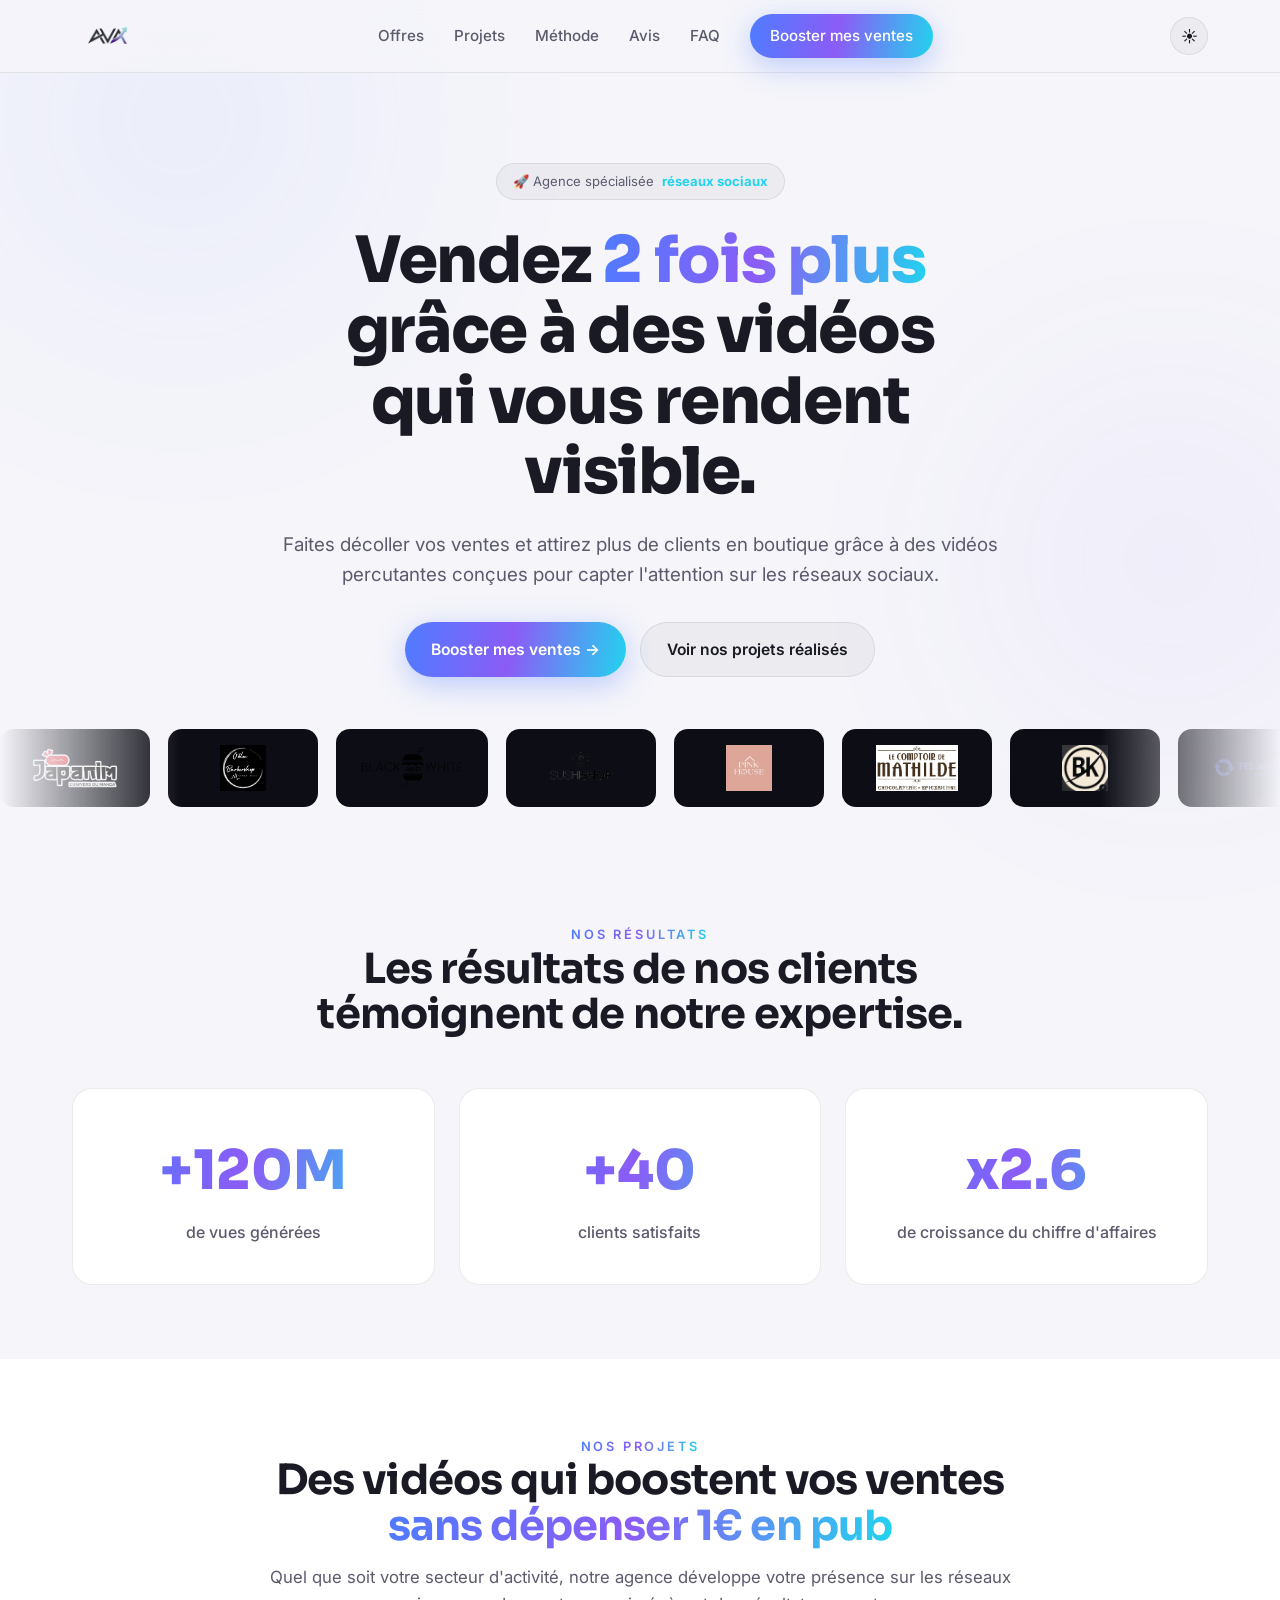
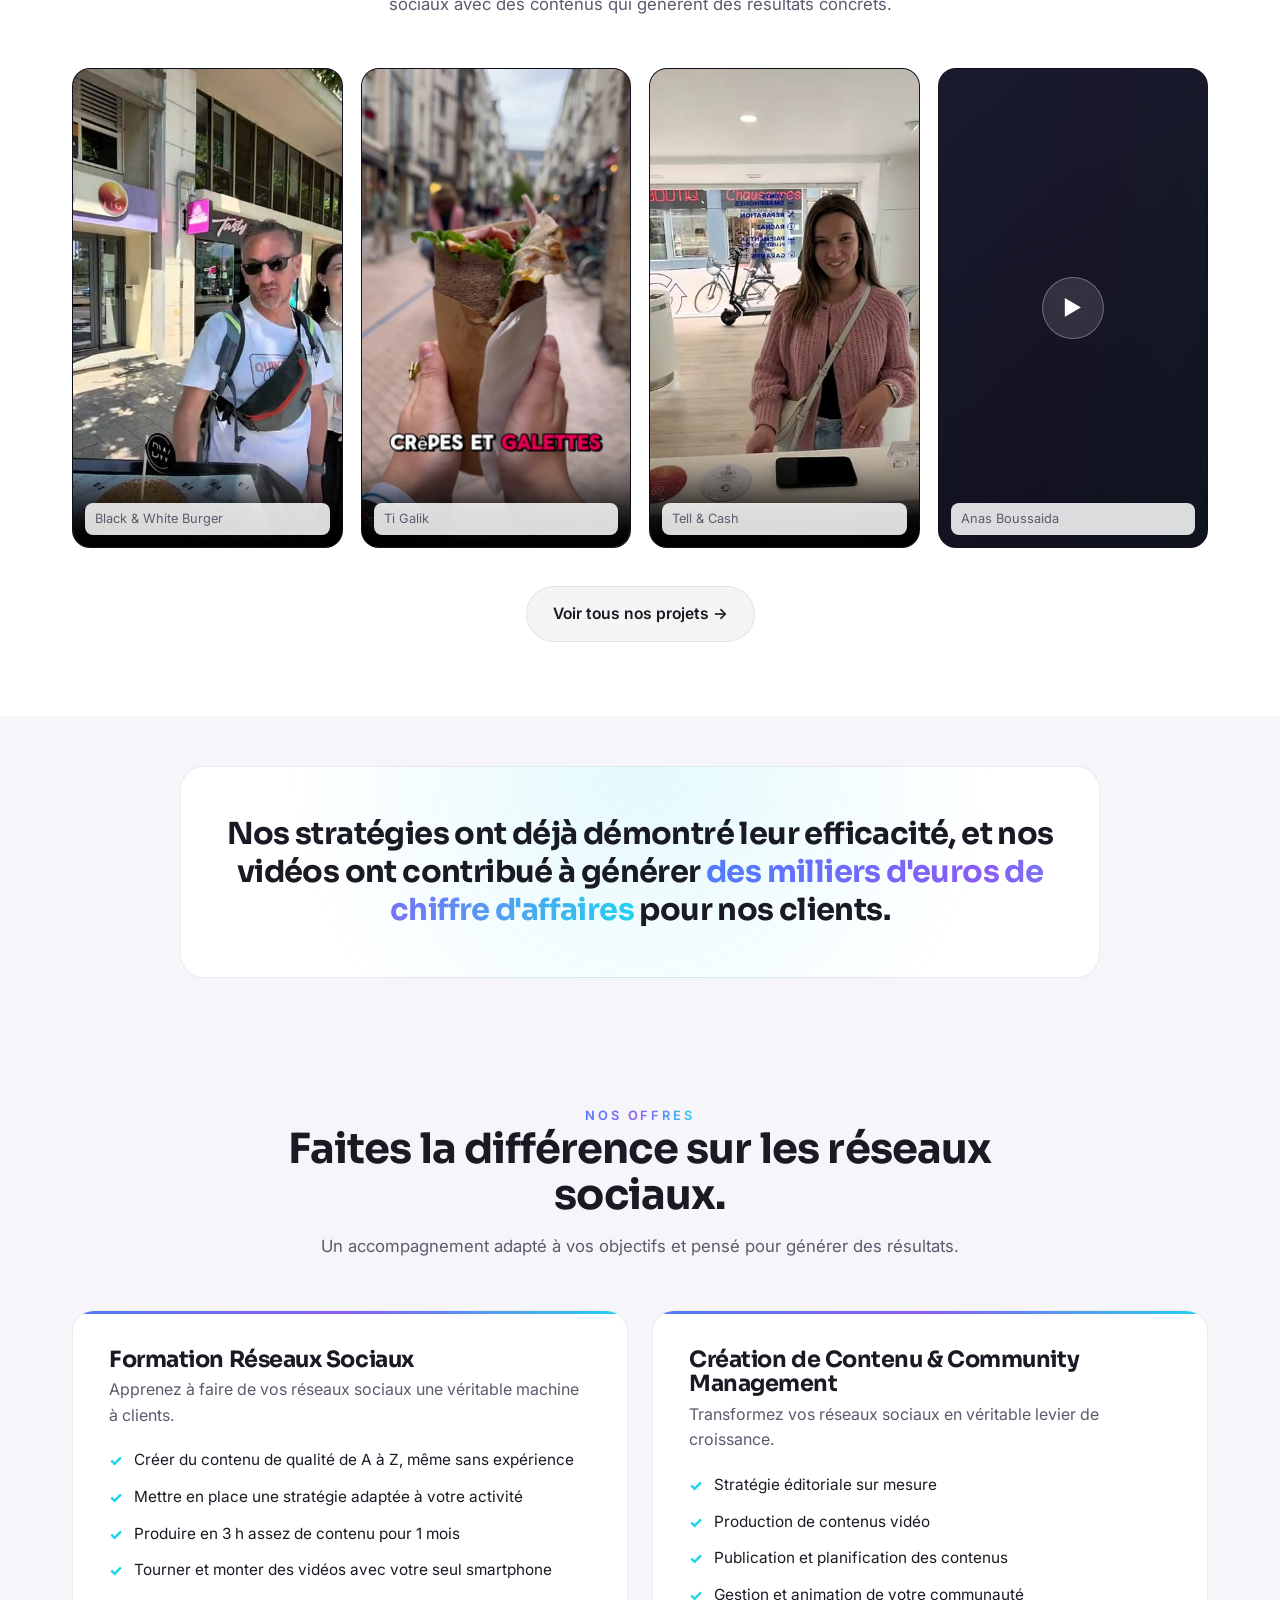
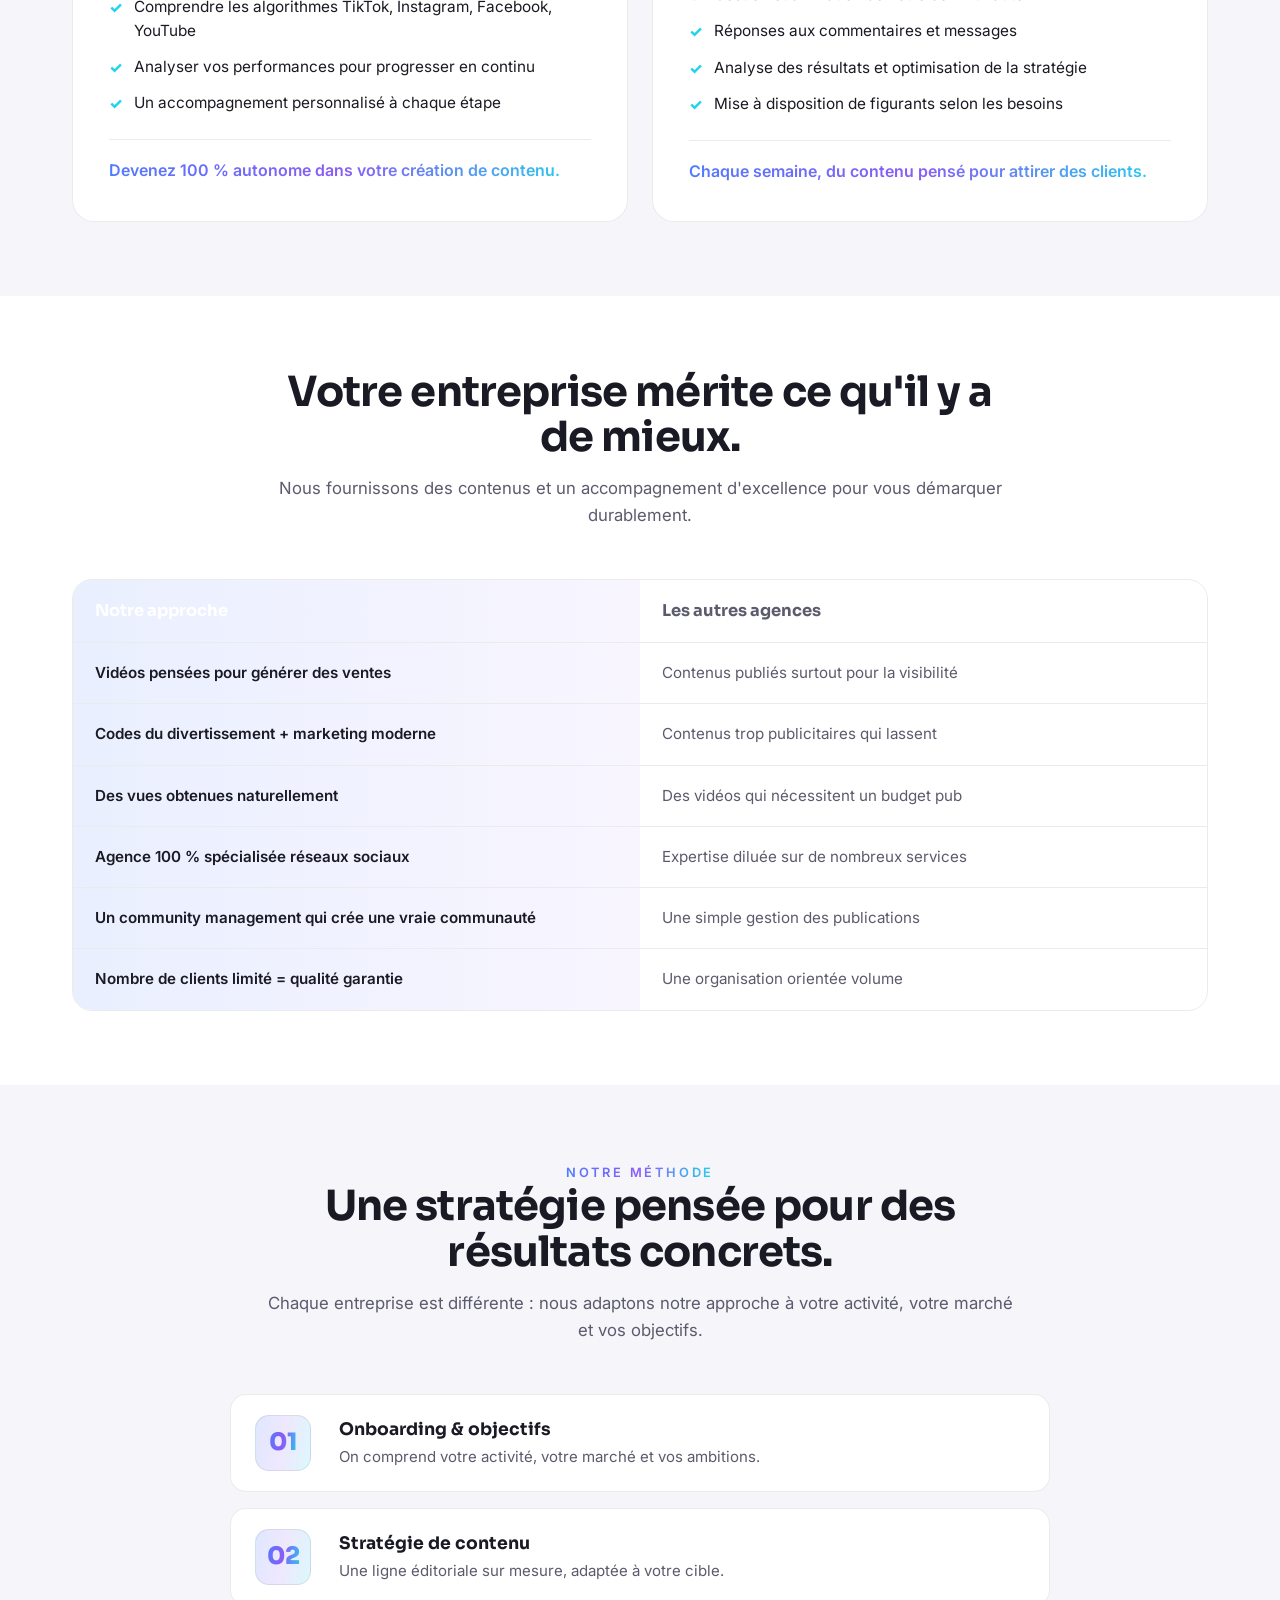
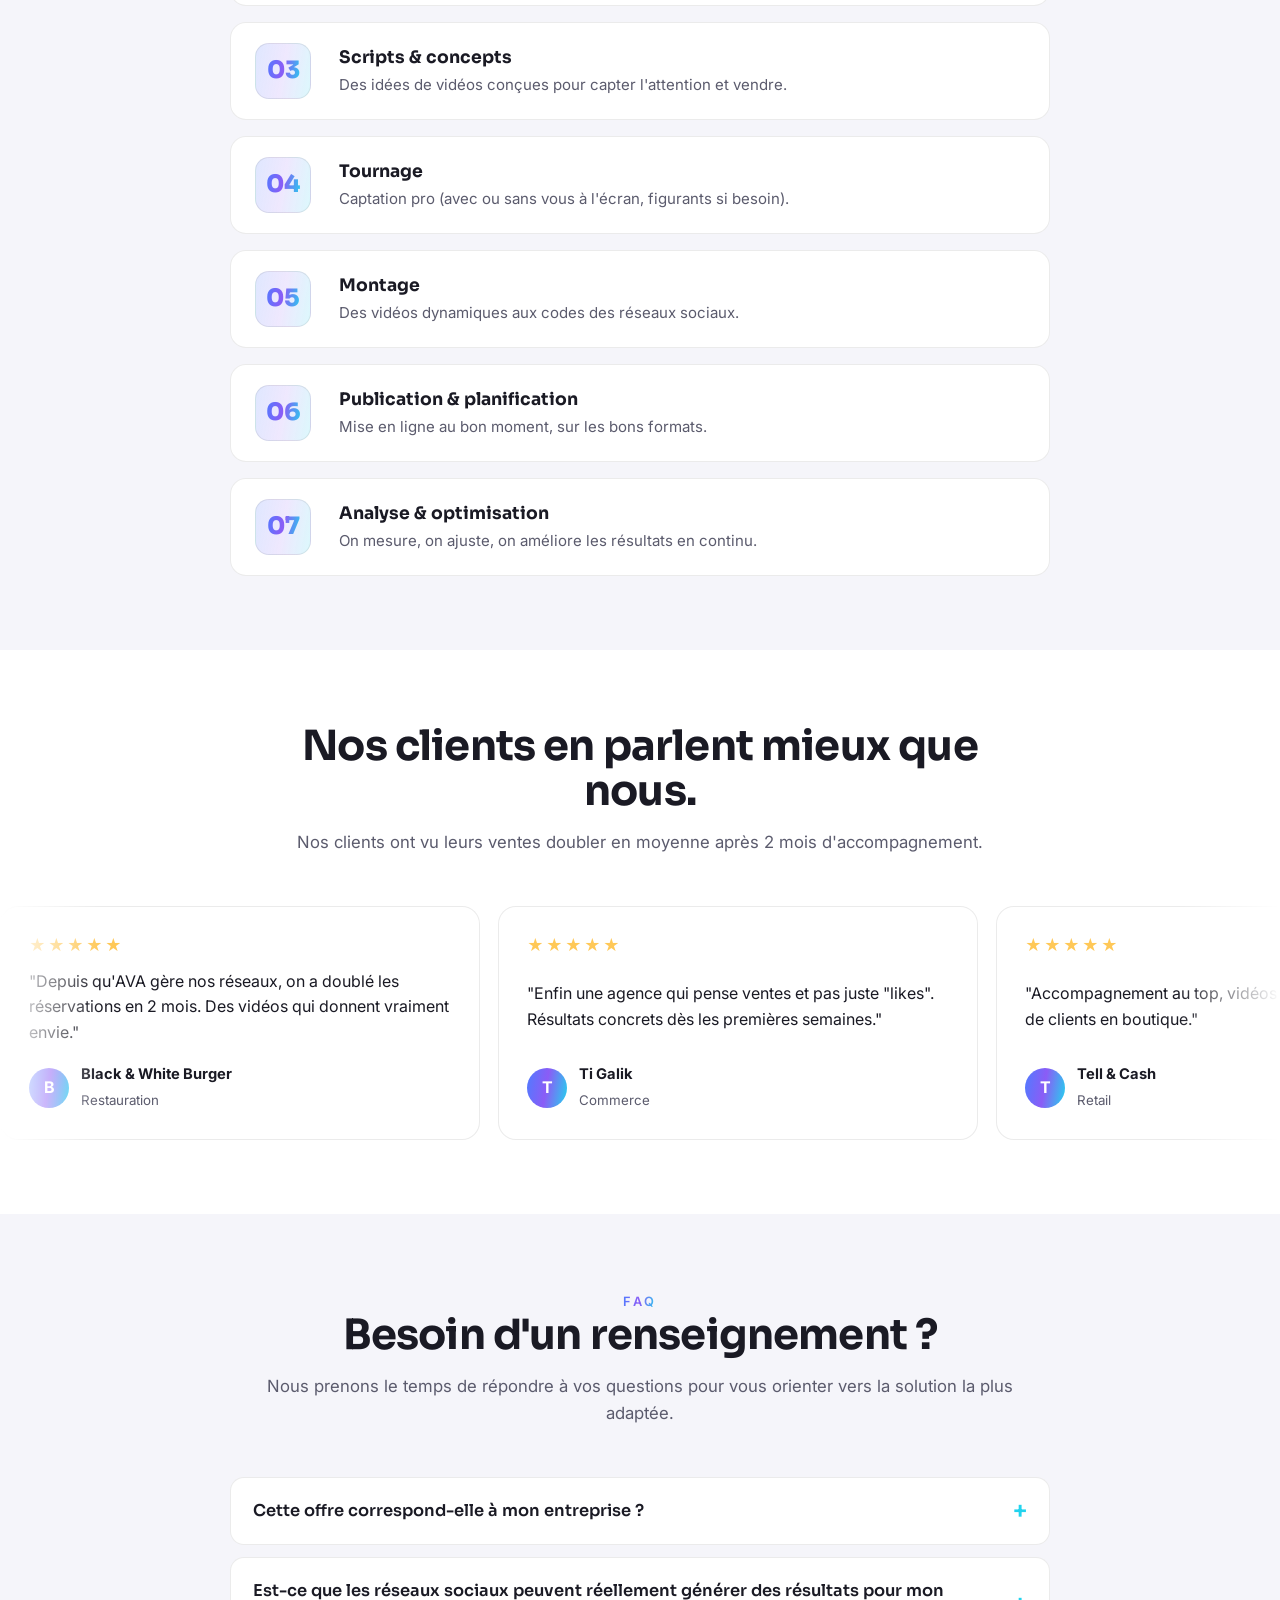
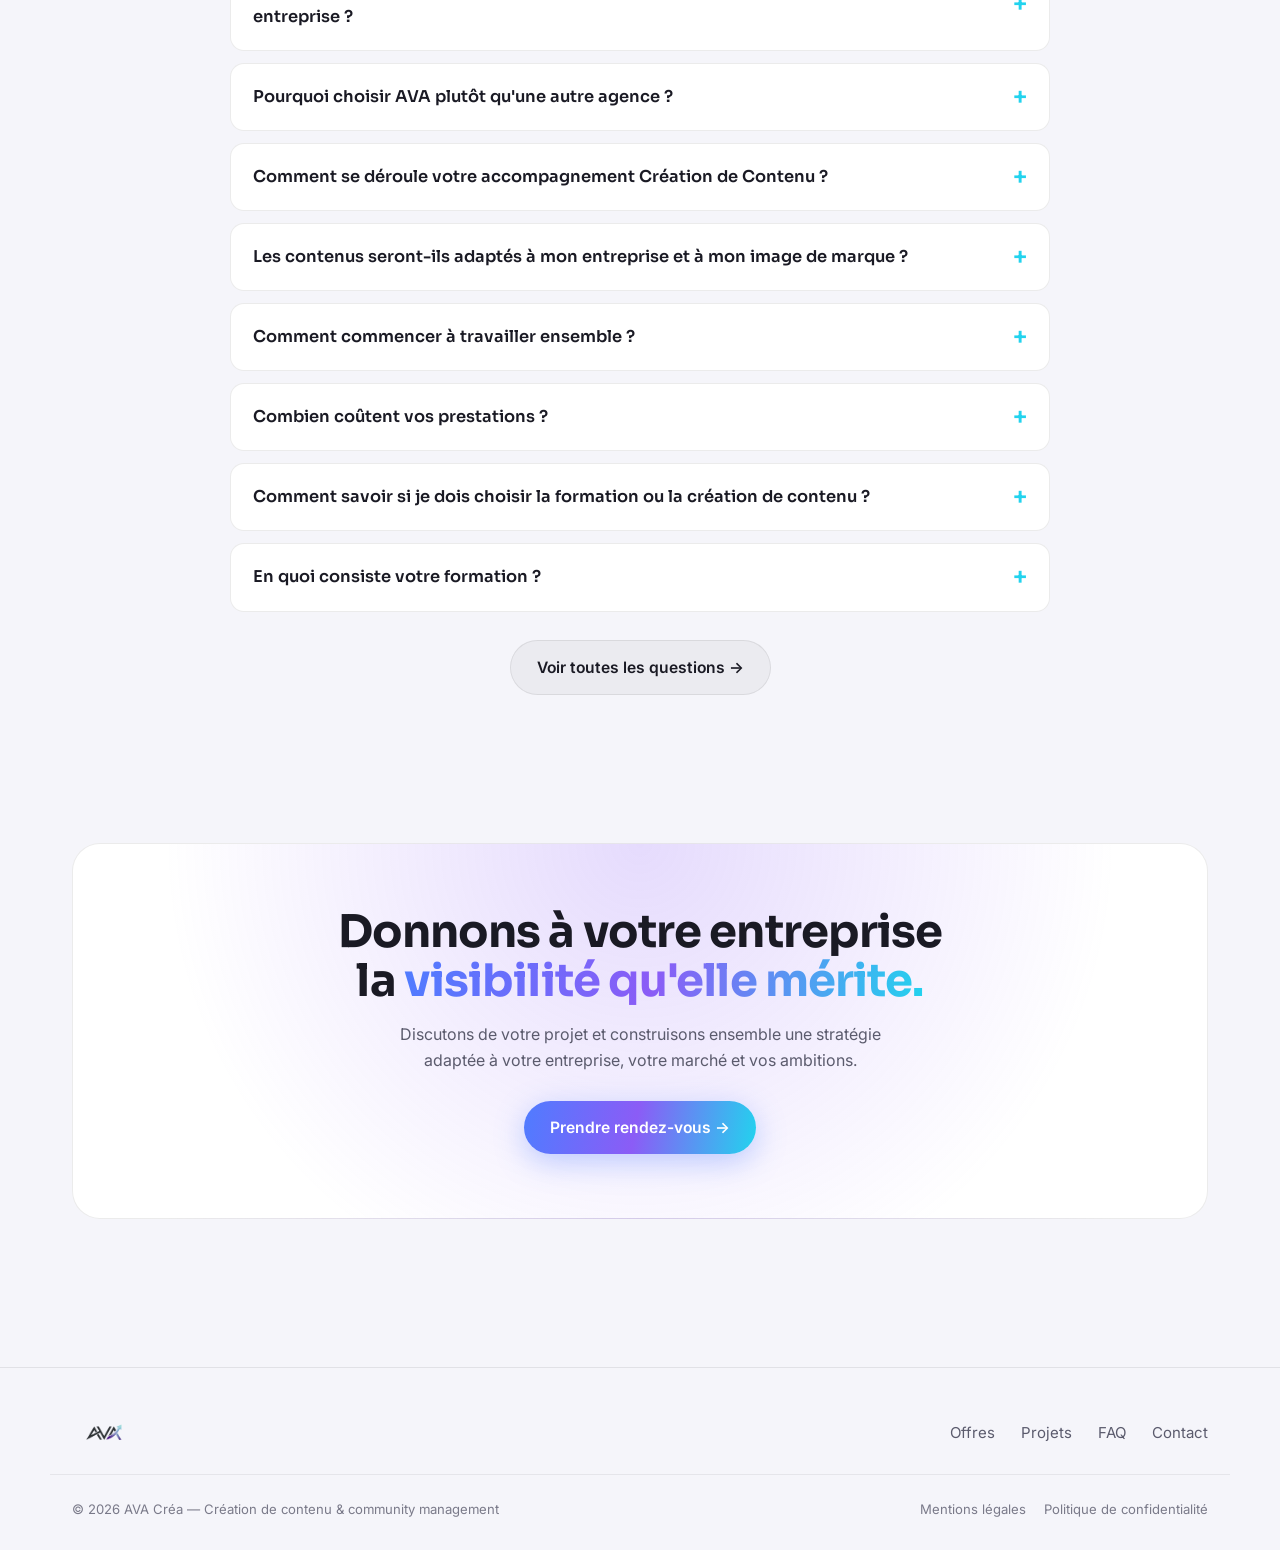
==== index.html @ 67353a05 "Vidéos clients: Tell&Cash (dame rose), Ti Galik (crêpe), BW Burger intégrées en <video> + posters (2" ====
<!doctype html>
<html lang="fr">
<head>
<meta charset="utf-8" />
<meta name="viewport" content="width=device-width, initial-scale=1" />
<title>AVA Créa — Vendez 2× plus grâce à des vidéos qui vous rendent visible</title>
<meta name="description" content="Agence de création de contenu vidéo pour les réseaux sociaux. Des vidéos pensées pour générer des ventes, sans budget publicitaire." />
<link rel="canonical" href="https://avacrea.fr/" />

<!-- Favicon -->
<link rel="icon" type="image/png" href="images/logo-ava-noir.png" />
<link rel="apple-touch-icon" href="images/logo-ava-noir.png" />

<!-- Open Graph -->
<meta property="og:type" content="website" />
<meta property="og:locale" content="fr_FR" />
<meta property="og:site_name" content="AVA Créa" />
<meta property="og:title" content="AVA Créa — Vendez 2× plus grâce à des vidéos qui vous rendent visible" />
<meta property="og:description" content="Agence de création de contenu vidéo pour les réseaux sociaux. Des vidéos pensées pour générer des ventes, sans budget publicitaire." />
<meta property="og:url" content="https://avacrea.fr/" />
<meta property="og:image" content="https://avacrea.fr/images/og-cover.jpg" />
<meta property="og:image:width" content="1200" />
<meta property="og:image:height" content="630" />

<!-- Twitter Card -->
<meta name="twitter:card" content="summary_large_image" />
<meta name="twitter:title" content="AVA Créa — Vendez 2× plus grâce à des vidéos qui vous rendent visible" />
<meta name="twitter:description" content="Agence de création de contenu vidéo pour les réseaux sociaux. Des vidéos pensées pour générer des ventes, sans budget publicitaire." />
<meta name="twitter:image" content="https://avacrea.fr/images/og-cover.jpg" />

<link rel="preconnect" href="https://fonts.googleapis.com">
<link rel="preconnect" href="https://fonts.gstatic.com" crossorigin>
<link href="https://fonts.googleapis.com/css2?family=Sora:wght@400;500;600;700;800&family=Inter:wght@300;400;500;600;700&display=swap" rel="stylesheet">
<style>
:root{
  --bg:#07070c; --bg2:#0d0d16; --card:#12121d; --line:rgba(255,255,255,.08);
  --txt:#eef0f6; --muted:#a3a7b8; --ink:#fff;
  --b:#4f7cff; --v:#8b5cf6; --c:#22d3ee;
  --grad:linear-gradient(100deg,#4f7cff 0%,#8b5cf6 48%,#22d3ee 100%);
  --grad-soft:linear-gradient(100deg,rgba(79,124,255,.18),rgba(139,92,246,.14),rgba(34,211,238,.16));
  --nav-bg:rgba(7,7,12,.7);
  --ghost-bg:rgba(255,255,255,.05); --ghost-bg-hover:rgba(255,255,255,.1);
  --chip-bg:#fff;
  --vid-tag-bg:rgba(0,0,0,.45);
  --glow-op:.5;
  --maxw:1180px;
}
:root[data-theme="light"]{
  --bg:#f5f5fa; --bg2:#ffffff; --card:#ffffff; --line:rgba(0,0,0,.08);
  --txt:#1a1a24; --muted:#5b5b6d; --ink:#0a0a14;
  --nav-bg:rgba(245,245,250,.85);
  --ghost-bg:rgba(0,0,0,.04); --ghost-bg-hover:rgba(0,0,0,.08);
  --chip-bg:#0d0d16;
  --vid-tag-bg:rgba(255,255,255,.85);
  --glow-op:.2;
}
*{box-sizing:border-box;margin:0;padding:0}
html{scroll-behavior:smooth}
body{background:var(--bg);color:var(--txt);font-family:Inter,system-ui,sans-serif;line-height:1.6;overflow-x:hidden;-webkit-font-smoothing:antialiased}
h1,h2,h3,.dn{font-family:Sora,sans-serif;line-height:1.1;letter-spacing:-.02em}
a{color:inherit;text-decoration:none}
.wrap{max-width:var(--maxw);margin:0 auto;padding:0 22px}
.grad-txt{background:var(--grad);-webkit-background-clip:text;background-clip:text;color:transparent}
.btn{display:inline-flex;align-items:center;gap:.5em;font-weight:600;font-size:.98rem;padding:14px 26px;border-radius:999px;cursor:pointer;border:0;transition:.25s transform,.25s box-shadow,.25s background}
.btn-primary{background:var(--grad);color:#fff;box-shadow:0 8px 30px rgba(79,124,255,.35)}
.btn-primary:hover{transform:translateY(-2px);box-shadow:0 12px 40px rgba(139,92,246,.5)}
.btn-ghost{background:var(--ghost-bg);color:var(--txt);border:1px solid var(--line)}
.btn-ghost:hover{background:var(--ghost-bg-hover)}
.eyebrow{font-family:Inter;font-weight:600;font-size:.8rem;letter-spacing:.22em;text-transform:uppercase}
.glow{position:fixed;inset:0;z-index:-1;pointer-events:none}
.glow:before,.glow:after{content:"";position:absolute;border-radius:50%;filter:blur(120px);opacity:var(--glow-op)}
.glow:before{width:600px;height:600px;background:radial-gradient(circle,rgba(79,124,255,.5),transparent 70%);top:-180px;left:-120px}
.glow:after{width:520px;height:520px;background:radial-gradient(circle,rgba(139,92,246,.45),transparent 70%);top:300px;right:-150px}

/* NAV */
nav{position:sticky;top:0;z-index:50;backdrop-filter:blur(14px);background:var(--nav-bg);border-bottom:1px solid var(--line)}
nav .wrap{display:flex;align-items:center;justify-content:space-between;height:72px}
.logo{display:flex;align-items:center;gap:10px;font-family:Sora;font-weight:800;font-size:1.25rem}
.logo img{height:38px;width:auto}
.nav-links{display:flex;align-items:center;gap:30px}
.nav-links a{font-size:.95rem;color:var(--muted);font-weight:500;transition:.2s}
.nav-links a:hover{color:var(--txt)}
.nav-links a.btn-primary,.nav-links a.btn-primary:hover{color:#fff}
.theme-toggle{background:var(--ghost-bg);border:1px solid var(--line);color:var(--txt);width:38px;height:38px;border-radius:50%;cursor:pointer;display:grid;place-items:center;font-size:1rem;transition:.2s background,.2s transform;font-family:inherit}
.theme-toggle:hover{background:var(--ghost-bg-hover);transform:scale(1.08)}
.logo .logo-light{display:none}
[data-theme="light"] .logo .logo-dark{display:none}
[data-theme="light"] .logo .logo-light{display:block}
.menu-btn{display:none;background:none;border:0;color:var(--ink);font-size:1.6rem;cursor:pointer}
@media(max-width:880px){.nav-links{display:none}.menu-btn{display:block}}

/* HERO */
.hero{position:relative;text-align:center;padding:90px 0 40px}
.hero .badge{display:inline-flex;align-items:center;gap:8px;font-size:.82rem;color:var(--muted);border:1px solid var(--line);background:var(--ghost-bg);padding:7px 16px;border-radius:999px;margin-bottom:26px}
.hero .badge b{color:var(--c)}
.hero h1{font-size:clamp(2.1rem,5.4vw,4rem);font-weight:800;max-width:14ch;margin:0 auto}
.hero p.sub{color:var(--muted);font-size:clamp(1rem,1.5vw,1.18rem);max-width:60ch;margin:22px auto 32px}
.hero .cta{display:flex;gap:14px;justify-content:center;flex-wrap:wrap}

/* MARQUEE logos */
.marquee{margin-top:52px;position:relative;overflow:hidden;
  -webkit-mask-image:linear-gradient(90deg,transparent,#000 14%,#000 86%,transparent);
  mask-image:linear-gradient(90deg,transparent,#000 14%,#000 86%,transparent)}
.marquee-track{display:flex;gap:18px;width:max-content;animation:scroll 38s linear infinite}
.marquee:hover .marquee-track{animation-play-state:paused}
.chip{height:78px;min-width:150px;display:grid;place-items:center;background:var(--chip-bg);border-radius:14px;padding:14px 22px}
.chip img{max-height:46px;max-width:120px;object-fit:contain}
@keyframes scroll{to{transform:translateX(-50%)}}

/* SECTION base */
section{padding:74px 0}
.sec-head{text-align:center;max-width:760px;margin:0 auto 50px}
.sec-head h2{font-size:clamp(1.7rem,3.4vw,2.6rem);font-weight:700}
.sec-head p{color:var(--muted);margin-top:14px;font-size:1.05rem}
.reveal{opacity:0;transform:translateY(28px);transition:.7s cubic-bezier(.2,.7,.2,1)}
.reveal.in{opacity:1;transform:none}

/* STATS */
.stats{display:grid;grid-template-columns:repeat(3,1fr);gap:24px;text-align:center}
.stat{background:var(--card);border:1px solid var(--line);border-radius:20px;padding:38px 20px}
.stat .n{font-family:Sora;font-weight:800;font-size:clamp(2.2rem,5vw,3.4rem)}
.stat .l{color:var(--muted);margin-top:6px;font-weight:500}
@media(max-width:720px){.stats{grid-template-columns:1fr;gap:14px}}

/* VIDEOS / PROJETS */
.vids{display:grid;grid-template-columns:repeat(4,1fr);gap:18px}
.vid{position:relative;aspect-ratio:9/16;border-radius:18px;border:1px solid var(--line);overflow:hidden;background:linear-gradient(160deg,#171727,#0e0e18);display:grid;place-items:center}
.vid iframe,.vid video{position:absolute;inset:0;width:100%;height:100%;border:0}
.vid video{object-fit:cover;background:#000}
.vid:not(:has(iframe)):not(:has(video)):before{content:"";position:absolute;inset:0;background:var(--grad-soft);opacity:var(--glow-op)}
.vid .play{position:relative;width:62px;height:62px;border-radius:50%;background:rgba(255,255,255,.12);backdrop-filter:blur(6px);border:1px solid rgba(255,255,255,.3);display:grid;place-items:center;font-size:1.3rem;color:#fff}
.vid .tag{position:absolute;bottom:12px;left:12px;right:12px;font-size:.8rem;color:var(--muted);background:var(--vid-tag-bg);border-radius:8px;padding:6px 10px;z-index:2}
@media(max-width:880px){.vids{grid-template-columns:repeat(2,1fr)}}

/* OFFRES */
.offres{display:grid;grid-template-columns:1fr 1fr;gap:24px}
.offre{background:var(--card);border:1px solid var(--line);border-radius:22px;padding:36px;position:relative;overflow:hidden}
.offre:after{content:"";position:absolute;top:0;left:0;right:0;height:3px;background:var(--grad)}
.offre h3{font-size:1.4rem;margin-bottom:6px}
.offre .lead{color:var(--muted);margin-bottom:20px}
.offre ul{list-style:none;display:grid;gap:11px}
.offre li{display:flex;gap:11px;align-items:flex-start;font-size:.96rem}
.offre li:before{content:"✓";color:var(--c);font-weight:800;margin-top:1px}
.offre .end{margin-top:22px;padding-top:18px;border-top:1px solid var(--line);font-weight:600}
@media(max-width:820px){.offres{grid-template-columns:1fr}}

/* COMPARE */
.cmp{border:1px solid var(--line);border-radius:20px;overflow:hidden}
.cmp .row{display:grid;grid-template-columns:1fr 1fr;border-top:1px solid var(--line)}
.cmp .row:first-child{border-top:0}
.cmp .c{padding:18px 22px;font-size:.95rem}
.cmp .c.us{background:linear-gradient(90deg,rgba(79,124,255,.12),rgba(139,92,246,.06));font-weight:600}
.cmp .c.them{color:var(--muted)}
.cmp .head .c{font-family:Sora;font-weight:700;font-size:1.02rem}
.cmp .head .us{color:#fff}
@media(max-width:720px){.cmp .c{padding:13px 14px;font-size:.86rem}}

/* PROCESS */
.steps{display:grid;gap:16px;max-width:820px;margin:0 auto}
.step{display:grid;grid-template-columns:64px 1fr;gap:20px;align-items:center;background:var(--card);border:1px solid var(--line);border-radius:16px;padding:20px 24px}
.step .num{font-family:Sora;font-weight:800;font-size:1.5rem;width:56px;height:56px;display:grid;place-items:center;border-radius:14px;background:var(--grad-soft);border:1px solid var(--line)}
.step .num span{background:var(--grad);-webkit-background-clip:text;background-clip:text;color:transparent}
.step h4{font-family:Sora;font-size:1.08rem;margin-bottom:2px}
.step p{color:var(--muted);font-size:.94rem;margin:0}

/* AVIS marquee */
.avis-track{display:flex;gap:18px;width:max-content;animation:scroll 50s linear infinite}
.avis-mq:hover .avis-track{animation-play-state:paused}
.avis{width:480px;max-width:86vw;background:var(--card);border:1px solid var(--line);border-radius:18px;padding:26px 28px;display:flex;flex-direction:column;justify-content:space-between}
.avis .stars{color:#ffc857;margin-bottom:10px;letter-spacing:2px}
.avis p{font-size:1rem;margin-bottom:18px}
.avis .who{display:flex;align-items:center;gap:12px}
.avis .who .av{width:40px;height:40px;border-radius:50%;background:var(--grad);display:grid;place-items:center;font-weight:700;color:#fff}
.avis .who b{display:block;font-size:.92rem}
.avis .who small{color:var(--muted)}

/* FAQ */
.faq{max-width:820px;margin:0 auto;display:grid;gap:12px}
.faq details{background:var(--card);border:1px solid var(--line);border-radius:14px;padding:0 22px}
.faq summary{cursor:pointer;list-style:none;padding:20px 0;font-family:Sora;font-weight:600;font-size:1.02rem;display:flex;justify-content:space-between;gap:16px;align-items:center}
.faq summary::-webkit-details-marker{display:none}
.faq summary:after{content:"+";font-size:1.5rem;color:var(--c);transition:.2s;line-height:1}
.faq details[open] summary:after{transform:rotate(45deg)}
.faq .a{color:var(--muted);padding:0 0 20px;font-size:.96rem;white-space:pre-line}
.faq-more{text-align:center;margin-top:28px}

/* FINAL CTA */
.final{position:relative;text-align:center;border:1px solid var(--line);border-radius:28px;padding:64px 24px;background:radial-gradient(circle at 50% 0%,rgba(139,92,246,.22),transparent 70%),var(--card);overflow:hidden}
.final h2{font-size:clamp(1.8rem,4vw,2.8rem);max-width:18ch;margin:0 auto 16px}
.final p{color:var(--muted);max-width:54ch;margin:0 auto 28px}

/* FOOTER */
footer{border-top:1px solid var(--line);padding:48px 0 30px;margin-top:74px;color:var(--muted)}
footer .grid{display:flex;justify-content:space-between;gap:30px;flex-wrap:wrap;align-items:center}
footer .logo img{height:34px}
footer .links{display:flex;gap:26px;flex-wrap:wrap;font-size:.94rem}
footer .links a:hover{color:#fff}
footer .legal{display:flex;justify-content:space-between;gap:20px;flex-wrap:wrap;margin-top:24px;padding-top:24px;border-top:1px solid var(--line);font-size:.82rem;opacity:.8}
footer .legal .links{gap:18px;font-size:.82rem}
</style>

<!-- JSON-LD : ProfessionalService + Organization -->
<script type="application/ld+json">
{
  "@context": "https://schema.org",
  "@type": "ProfessionalService",
  "name": "AVA Créa",
  "url": "https://avacrea.fr/",
  "logo": "https://avacrea.fr/images/logo-ava-noir.png",
  "image": "https://avacrea.fr/images/og-cover.jpg",
  "description": "Agence de création de contenu vidéo pour les réseaux sociaux. Des vidéos pensées pour générer des ventes, sans budget publicitaire.",
  "priceRange": "€€",
  "areaServed": "FR",
  "serviceType": ["Création de contenu vidéo", "Community management", "Formation réseaux sociaux"]
}
</script>

<!-- JSON-LD : FAQ -->
<script type="application/ld+json" id="faq-schema"></script>
<script src="theme.js"></script>
</head>
<body>
<div class="glow"></div>

<nav>
  <div class="wrap">
    <a href="#" class="logo" aria-label="AVA Créa - accueil"><img class="logo-dark" src="images/logo-ava-dark.png" alt="AVA Créa"><img class="logo-light" src="images/logo-ava-light.png" alt="AVA Créa"></a>
    <div class="nav-links">
      <a href="#offres">Offres</a>
      <a href="projets.html">Projets</a>
      <a href="#process">Méthode</a>
      <a href="#avis">Avis</a>
      <a href="#faq">FAQ</a>
      <a href="#contact" class="btn btn-primary" style="padding:10px 20px">Booster mes ventes</a>
    </div>
    <button class="theme-toggle" data-theme-toggle aria-label="Changer de thème"><span data-theme-icon>☀️</span></button>
    <button class="menu-btn" aria-label="Menu">☰</button>
  </div>
</nav>

<!-- HERO -->
<header class="hero">
  <div class="wrap">
    <span class="badge">🚀 Agence spécialisée <b>réseaux sociaux</b></span>
    <h1>Vendez <span class="grad-txt">2 fois plus</span> grâce à des vidéos qui vous rendent visible.</h1>
    <p class="sub">Faites décoller vos ventes et attirez plus de clients en boutique grâce à des vidéos percutantes conçues pour capter l'attention sur les réseaux sociaux.</p>
    <div class="cta">
      <a href="#contact" class="btn btn-primary">Booster mes ventes →</a>
      <a href="projets.html" class="btn btn-ghost">Voir nos projets réalisés</a>
    </div>
  </div>
  <div class="marquee">
    <div class="marquee-track" id="logos"></div>
  </div>
</header>

<!-- STATS -->
<section>
  <div class="wrap">
    <div class="sec-head reveal"><span class="eyebrow grad-txt">Nos résultats</span>
      <h2>Les résultats de nos clients témoignent de notre expertise.</h2></div>
    <div class="stats">
      <div class="stat reveal"><div class="n grad-txt">+120M</div><div class="l">de vues générées</div></div>
      <div class="stat reveal"><div class="n grad-txt">+40</div><div class="l">clients satisfaits</div></div>
      <div class="stat reveal"><div class="n grad-txt">x2.6</div><div class="l">de croissance du chiffre d'affaires</div></div>
    </div>
  </div>
</section>

<!-- PROJETS / VIDEOS -->
<section id="projets" style="background:var(--bg2)">
  <div class="wrap">
    <div class="sec-head reveal">
      <span class="eyebrow grad-txt">Nos projets</span>
      <h2>Des vidéos qui boostent vos ventes <span class="grad-txt">sans dépenser 1€ en pub</span></h2>
      <p>Quel que soit votre secteur d'activité, notre agence développe votre présence sur les réseaux sociaux avec des contenus qui génèrent des résultats concrets.</p>
    </div>
    <div class="vids" id="vids">
      <!-- Rempli par le JS — placeholders tant qu'AVA n'a pas fourni les URLs des 4 vidéos vitrines -->
    </div>
    <div style="text-align:center;margin-top:38px" class="reveal"><a href="projets.html" class="btn btn-ghost">Voir tous nos projets →</a></div>
  </div>
</section>

<!-- PREUVE / RENFORT CA -->
<section style="padding:50px 0">
  <div class="wrap">
    <div class="reveal" style="text-align:center;border:1px solid var(--line);border-radius:24px;padding:48px 32px;background:radial-gradient(circle at 50% 0%,rgba(34,211,238,.12),transparent 70%),var(--card);max-width:920px;margin:0 auto">
      <h3 style="font-family:Sora,sans-serif;font-size:clamp(1.4rem,2.6vw,1.9rem);font-weight:700;line-height:1.25;letter-spacing:-.02em">Nos stratégies ont déjà démontré leur efficacité, et nos vidéos ont contribué à générer <span class="grad-txt">des milliers d'euros de chiffre d'affaires</span> pour nos clients.</h3>
    </div>
  </div>
</section>

<!-- OFFRES -->
<section id="offres">
  <div class="wrap">
    <div class="sec-head reveal"><span class="eyebrow grad-txt">Nos offres</span>
      <h2>Faites la différence sur les réseaux sociaux.</h2>
      <p>Un accompagnement adapté à vos objectifs et pensé pour générer des résultats.</p></div>
    <div class="offres">
      <div class="offre reveal">
        <h3>Formation Réseaux Sociaux</h3>
        <p class="lead">Apprenez à faire de vos réseaux sociaux une véritable machine à clients.</p>
        <ul>
          <li>Créer du contenu de qualité de A à Z, même sans expérience</li>
          <li>Mettre en place une stratégie adaptée à votre activité</li>
          <li>Produire en 3 h assez de contenu pour 1 mois</li>
          <li>Tourner et monter des vidéos avec votre seul smartphone</li>
          <li>Comprendre les algorithmes TikTok, Instagram, Facebook, YouTube</li>
          <li>Analyser vos performances pour progresser en continu</li>
          <li>Un accompagnement personnalisé à chaque étape</li>
        </ul>
        <div class="end grad-txt">Devenez 100 % autonome dans votre création de contenu.</div>
      </div>
      <div class="offre reveal">
        <h3>Création de Contenu &amp; Community Management</h3>
        <p class="lead">Transformez vos réseaux sociaux en véritable levier de croissance.</p>
        <ul>
          <li>Stratégie éditoriale sur mesure</li>
          <li>Production de contenus vidéo</li>
          <li>Publication et planification des contenus</li>
          <li>Gestion et animation de votre communauté</li>
          <li>Réponses aux commentaires et messages</li>
          <li>Analyse des résultats et optimisation de la stratégie</li>
          <li>Mise à disposition de figurants selon les besoins</li>
        </ul>
        <div class="end grad-txt">Chaque semaine, du contenu pensé pour attirer des clients.</div>
      </div>
    </div>
  </div>
</section>

<!-- COMPARE -->
<section style="background:var(--bg2)">
  <div class="wrap">
    <div class="sec-head reveal"><h2>Votre entreprise mérite ce qu'il y a de mieux.</h2>
      <p>Nous fournissons des contenus et un accompagnement d'excellence pour vous démarquer durablement.</p></div>
    <div class="cmp reveal">
      <div class="row head"><div class="c us">Notre approche</div><div class="c them">Les autres agences</div></div>
      <div class="row"><div class="c us">Vidéos pensées pour générer des ventes</div><div class="c them">Contenus publiés surtout pour la visibilité</div></div>
      <div class="row"><div class="c us">Codes du divertissement + marketing moderne</div><div class="c them">Contenus trop publicitaires qui lassent</div></div>
      <div class="row"><div class="c us">Des vues obtenues naturellement</div><div class="c them">Des vidéos qui nécessitent un budget pub</div></div>
      <div class="row"><div class="c us">Agence 100 % spécialisée réseaux sociaux</div><div class="c them">Expertise diluée sur de nombreux services</div></div>
      <div class="row"><div class="c us">Un community management qui crée une vraie communauté</div><div class="c them">Une simple gestion des publications</div></div>
      <div class="row"><div class="c us">Nombre de clients limité = qualité garantie</div><div class="c them">Une organisation orientée volume</div></div>
    </div>
  </div>
</section>

<!-- PROCESS -->
<section id="process">
  <div class="wrap">
    <div class="sec-head reveal"><span class="eyebrow grad-txt">Notre méthode</span>
      <h2>Une stratégie pensée pour des résultats concrets.</h2>
      <p>Chaque entreprise est différente : nous adaptons notre approche à votre activité, votre marché et vos objectifs.</p></div>
    <div class="steps">
      <div class="step reveal"><div class="num"><span>01</span></div><div><h4>Onboarding &amp; objectifs</h4><p>On comprend votre activité, votre marché et vos ambitions.</p></div></div>
      <div class="step reveal"><div class="num"><span>02</span></div><div><h4>Stratégie de contenu</h4><p>Une ligne éditoriale sur mesure, adaptée à votre cible.</p></div></div>
      <div class="step reveal"><div class="num"><span>03</span></div><div><h4>Scripts &amp; concepts</h4><p>Des idées de vidéos conçues pour capter l'attention et vendre.</p></div></div>
      <div class="step reveal"><div class="num"><span>04</span></div><div><h4>Tournage</h4><p>Captation pro (avec ou sans vous à l'écran, figurants si besoin).</p></div></div>
      <div class="step reveal"><div class="num"><span>05</span></div><div><h4>Montage</h4><p>Des vidéos dynamiques aux codes des réseaux sociaux.</p></div></div>
      <div class="step reveal"><div class="num"><span>06</span></div><div><h4>Publication &amp; planification</h4><p>Mise en ligne au bon moment, sur les bons formats.</p></div></div>
      <div class="step reveal"><div class="num"><span>07</span></div><div><h4>Analyse &amp; optimisation</h4><p>On mesure, on ajuste, on améliore les résultats en continu.</p></div></div>
    </div>
  </div>
</section>

<!-- AVIS -->
<section id="avis" style="background:var(--bg2)">
  <div class="wrap">
    <div class="sec-head reveal"><h2>Nos clients en parlent mieux que nous.</h2>
      <p>Nos clients ont vu leurs ventes doubler en moyenne après 2 mois d'accompagnement.</p></div>
  </div>
  <div class="avis-mq" style="-webkit-mask-image:linear-gradient(90deg,transparent,#000 8%,#000 92%,transparent);mask-image:linear-gradient(90deg,transparent,#000 8%,#000 92%,transparent)">
    <div class="avis-track" id="avis-track"></div>
  </div>
</section>

<!-- FAQ -->
<section id="faq">
  <div class="wrap">
    <div class="sec-head reveal"><span class="eyebrow grad-txt">FAQ</span>
      <h2>Besoin d'un renseignement ?</h2>
      <p>Nous prenons le temps de répondre à vos questions pour vous orienter vers la solution la plus adaptée.</p></div>
    <div class="faq" id="faq-list"></div>
    <div class="faq-more reveal"><a href="faq.html" class="btn btn-ghost">Voir toutes les questions →</a></div>
  </div>
</section>

<!-- FINAL CTA -->
<section id="contact">
  <div class="wrap">
    <div class="final reveal">
      <h2>Donnons à votre entreprise la <span class="grad-txt">visibilité qu'elle mérite.</span></h2>
      <p>Discutons de votre projet et construisons ensemble une stratégie adaptée à votre entreprise, votre marché et vos ambitions.</p>
      <a href="https://calendly.com/avacrea/decouverte" target="_blank" rel="noopener noreferrer" class="btn btn-primary">Prendre rendez-vous →</a>
    </div>
  </div>
</section>

<footer>
  <div class="wrap grid">
    <a href="#" class="logo" aria-label="AVA Créa - haut de page"><img class="logo-dark" src="images/logo-ava-dark.png" alt="AVA Créa"><img class="logo-light" src="images/logo-ava-light.png" alt="AVA Créa"></a>
    <div class="links">
      <a href="#offres">Offres</a><a href="projets.html">Projets</a><a href="faq.html">FAQ</a><a href="#contact">Contact</a>
    </div>
  </div>
  <div class="wrap legal">
    <div>© 2026 AVA Créa — Création de contenu &amp; community management</div>
    <div class="links">
      <a href="mentions-legales.html">Mentions légales</a>
      <a href="politique-confidentialite.html">Politique de confidentialité</a>
    </div>
  </div>
</footer>


<script>
// logos défilants (x2 pour boucle continue)
const clients=[["japanim","client-japanim.png"],["O Bloc","client-obloc.jpg"],["Black & White Burger","client-bwburger.png"],["Sushi Shop","client-sushishop.png"],["Pink House","client-pinkhouse.jpeg"],["Comptoir de Mathilde","client-comptoirmathilde.png"],["BK Coiffure","client-bkcoiffure.jpeg"],["Tell & Cash","client-tellandcash.png"],["Ti Galik","client-tigalik.png"],["La Brigade","client-labrigade.png"],["Laiterie Gilbert","client-laiteriegilbert.svg"]];
const lt=document.getElementById('logos');
[...clients,...clients].forEach(([n,f])=>{lt.insertAdjacentHTML('beforeend',`<div class="chip"><img src="images/clients/${f}" alt="${n}" loading="lazy"></div>`);});

// vidéos — quand AVA fournira les embedUrl TikTok/Insta, remplir le champ embed.
// Tant qu'il est vide, on affiche le placeholder visuel existant.
const videos=[
 {tag:"Black & White Burger", src:"videos/bwburger.mp4"},
 {tag:"Ti Galik",              src:"videos/tigalik.mp4"},
 {tag:"Tell & Cash",            src:"videos/tellandcash.mp4"},
 {tag:"Anas Boussaida",         embed:""},
];
const vt=document.getElementById('vids');
videos.forEach(v=>{
  const inner = v.src
    ? `<video src="${v.src}" poster="${v.src.replace('videos/','videos/poster-').replace('.mp4','.jpg')}" muted loop playsinline preload="none" controls></video>`
    : v.embed
    ? `<iframe src="${v.embed}" loading="lazy" allow="autoplay; encrypted-media; picture-in-picture" allowfullscreen></iframe>`
    : `<div class="play">▶</div>`;
  vt.insertAdjacentHTML('beforeend',`<div class="vid reveal">${inner}<div class="tag">${v.tag}</div></div>`);
});

// avis (placeholders à remplacer par les vrais une fois AVA aura fourni les verbatims)
const avis=[
 ["★★★★★","Depuis qu'AVA gère nos réseaux, on a doublé les réservations en 2 mois. Des vidéos qui donnent vraiment envie.","Black & White Burger","Restauration"],
 ["★★★★★","Enfin une agence qui pense ventes et pas juste \"likes\". Résultats concrets dès les premières semaines.","Ti Galik","Commerce"],
 ["★★★★★","Accompagnement au top, vidéos pro et beaucoup plus de clients en boutique.","Tell & Cash","Retail"],
 ["★★★★★","Je suis passé de zéro présence à des milliers de vues sans dépenser en pub. Bluffant.","Anas Boussaida","Entrepreneur"],
 ["★★★★★","Équipe réactive, créative et orientée résultats. Je recommande à 100 %.","O Bloc","Loisirs"],
];
const at=document.getElementById('avis-track');
[...avis,...avis].forEach(([s,t,n,r])=>{at.insertAdjacentHTML('beforeend',`<div class="avis"><div class="stars">${s}</div><p>"${t}"</p><div class="who"><div class="av">${n[0]}</div><div><b>${n}</b><small>${r}</small></div></div></div>`);});

// FAQ (9 questions homepage - réponses validées Ava, Drive)
const faq=[
 ["Cette offre correspond-elle à mon entreprise ?","Chez AVA, nous accompagnons les PME, commerces, startups et entreprises ambitieuses qui souhaitent développer leur notoriété, attirer de nouveaux clients et accélérer leur croissance grâce aux réseaux sociaux.\n\nChaque entreprise est différente. C'est pourquoi nous construisons une stratégie sur mesure en fonction de votre marché, de vos objectifs et de vos ressources, que vous démarriez de zéro ou que vous disposiez déjà d'une communauté.\n\nNotre accompagnement est conçu pour les entreprises qui voient les réseaux sociaux comme un véritable levier de développement. Si vous recherchez une approche durable, basée sur la stratégie, la créativité et la performance, nous sommes faits pour travailler ensemble.\n\nEn revanche, si votre objectif est uniquement d'obtenir des résultats instantanés sans investissement ni vision à long terme, notre méthode ne sera probablement pas la plus adaptée."],
 ["Est-ce que les réseaux sociaux peuvent réellement générer des résultats pour mon entreprise ?","Oui, à condition de s'appuyer sur une stratégie solide et de travailler avec régularité.\n\nChez AVA, nous ne cherchons pas à courir après les tendances du moment ou la viralité à tout prix. Nous créons des contenus vidéo stratégiques conçus pour répondre à des objectifs concrets : développer votre visibilité, renforcer votre image de marque, attirer des prospects qualifiés et contribuer à la croissance de votre activité.\n\nChaque entreprise ayant ses propres enjeux, nous définissons ensemble des objectifs clairs, analysons les performances et ajustons continuellement la stratégie pour maximiser les résultats.\n\nLes réseaux sociaux ne sont pas une solution miracle. En revanche, lorsqu'ils sont intégrés à une stratégie cohérente et orientée performance, ils deviennent un véritable moteur de croissance pour votre entreprise."],
 ["Pourquoi choisir AVA plutôt qu'une autre agence ?","Parce que nous ne créons pas du contenu pour remplir un calendrier éditorial.\n\nChez AVA, chaque vidéo est pensée comme un outil de développement pour votre entreprise. Notre approche combine stratégie marketing, création de contenus engageants et accompagnement personnalisé afin de transformer les réseaux sociaux en véritable levier de croissance.\n\nCe qui nous différencie :\n• Une stratégie adaptée à vos objectifs et à votre marché\n• Des contenus conçus pour capter l'attention et générer de l'engagement\n• Une approche qui associe les codes du divertissement aux objectifs du marketing\n• Un suivi transparent et un accompagnement à chaque étape\n• Une vision long terme orientée résultats et développement\n\nNotre objectif n'est pas simplement de publier des vidéos, mais de vous aider à développer votre visibilité, renforcer votre image de marque et créer davantage d'opportunités commerciales."],
 ["Comment se déroule votre accompagnement Création de Contenu ?","Chaque entreprise a des besoins différents. C'est pourquoi nous proposons un accompagnement entièrement personnalisé.\n\nNous pouvons intervenir à chaque étape de votre présence sur les réseaux sociaux, de la création de vos comptes jusqu'à la gestion complète de votre communication :\n• Définition de la stratégie de contenu\n• Création et optimisation de vos profils\n• Recherche d'idées et rédaction des scripts\n• Organisation et réalisation des tournages\n• Montage et optimisation des vidéos\n• Publication des contenus\n• Community management et gestion de votre communauté\n• Analyse des performances et ajustements stratégiques\n\nVous avez également la possibilité de choisir uniquement les services dont vous avez besoin. Que vous souhaitiez déléguer l'ensemble de votre communication ou simplement la création de vidéos, nous nous adaptons à vos objectifs, votre budget et votre organisation.\n\nNotre objectif est simple : vous faire gagner du temps tout en développant efficacement votre visibilité en ligne."],
 ["Les contenus seront-ils adaptés à mon entreprise et à mon image de marque ?","Oui, avant toute création de contenu, nous prenons le temps de comprendre votre activité, votre marché, vos clients et les valeurs que vous souhaitez transmettre.\n\nCette phase nous permet de concevoir des contenus cohérents avec votre identité et adaptés aux attentes de votre audience. L'objectif est de mettre en avant ce qui vous distingue, tout en conservant une communication naturelle et professionnelle.\n\nChaque entreprise étant unique, les contenus que nous réalisons le sont également."],
 ["Comment commencer à travailler ensemble ?","La première étape consiste à réserver un rendez-vous découverte avec notre équipe.\n\nCet échange nous permet de comprendre votre activité, vos objectifs, votre positionnement et les enjeux spécifiques de votre entreprise.\n\nÀ l'issue de cette discussion, nous vous présentons une proposition adaptée à vos besoins, accompagnée d'une stratégie claire et d'un plan d'action personnalisé.\n\nUne fois le projet validé, nous prenons en charge l'ensemble du processus : stratégie, création de contenus, production vidéo, publication et suivi des performances.\n\nNotre objectif est de construire une collaboration durable, fondée sur la confiance, la transparence et des résultats concrets."],
 ["Combien coûtent vos prestations ?","Nous ne proposons pas de tarif unique, car chaque entreprise a des besoins, des objectifs et des contraintes différents.\n\nLe coût d'un accompagnement dépend notamment du volume de contenu à produire, de la fréquence des tournages, de la complexité des vidéos, des ressources nécessaires et des objectifs de développement de votre entreprise.\n\nNotre approche consiste à construire une solution adaptée à votre situation, plutôt que de vous proposer une formule standard qui ne correspondrait pas forcément à vos besoins.\n\nPour vous établir un devis précis, nous commençons toujours par un échange afin de comprendre votre activité, vos attentes et vos objectifs. À l'issue de cet entretien, nous vous proposons une recommandation claire ainsi qu'un accompagnement sur mesure.\n\nLe premier échange est gratuit et sans engagement."],
 ["Comment savoir si je dois choisir la formation ou la création de contenu ?","Tout dépend de vos ressources, de votre temps disponible et de vos objectifs.\n\nLa formation est idéale si vous souhaitez développer vos compétences en interne et gérer vous-même vos réseaux sociaux sur le long terme.\n\nLa création de contenu est davantage adaptée aux entreprises qui souhaitent gagner du temps et bénéficier directement de l'expertise d'une équipe spécialisée.\n\nLors de notre premier échange, nous vous aidons à identifier la solution la plus pertinente pour votre situation."],
 ["En quoi consiste votre formation ?","Notre formation vous apprend à gérer vos réseaux sociaux de manière autonome, de la stratégie à la création de contenu.\n\nVous apprendrez à trouver des idées de vidéos, créer des contenus performants, comprendre les mécanismes de visibilité, convertir votre audience en clients et mettre en place une stratégie adaptée à votre activité.\n\nContrairement à une formation classique, nous ne nous contentons pas de transmettre des connaissances. Nous vous accompagnons également dans la mise en place de votre stratégie, l'analyse de vos résultats et l'amélioration de vos contenus.\n\nL'objectif est de vous donner toutes les compétences nécessaires pour développer durablement votre présence en ligne et devenir une référence dans votre secteur."],
];
const fl=document.getElementById('faq-list');
faq.forEach(([q,a])=>{fl.insertAdjacentHTML('beforeend',`<details><summary>${q}</summary><div class="a">${a}</div></details>`);});

// JSON-LD FAQPage (rich snippets)
document.getElementById('faq-schema').textContent = JSON.stringify({
  "@context": "https://schema.org",
  "@type": "FAQPage",
  "mainEntity": faq.map(([q,a])=>({"@type":"Question","name":q,"acceptedAnswer":{"@type":"Answer","text":a}}))
});

// reveal au scroll (ou tout afficher en mode ?static pour capture)
if(location.search.includes('static')){
  document.querySelectorAll('.reveal').forEach(e=>e.classList.add('in'));
}else{
  const io=new IntersectionObserver(es=>es.forEach(e=>{if(e.isIntersecting){e.target.classList.add('in');io.unobserve(e.target);}}),{threshold:.12});
  document.querySelectorAll('.reveal').forEach(el=>io.observe(el));
}
</script>
</body>
</html>
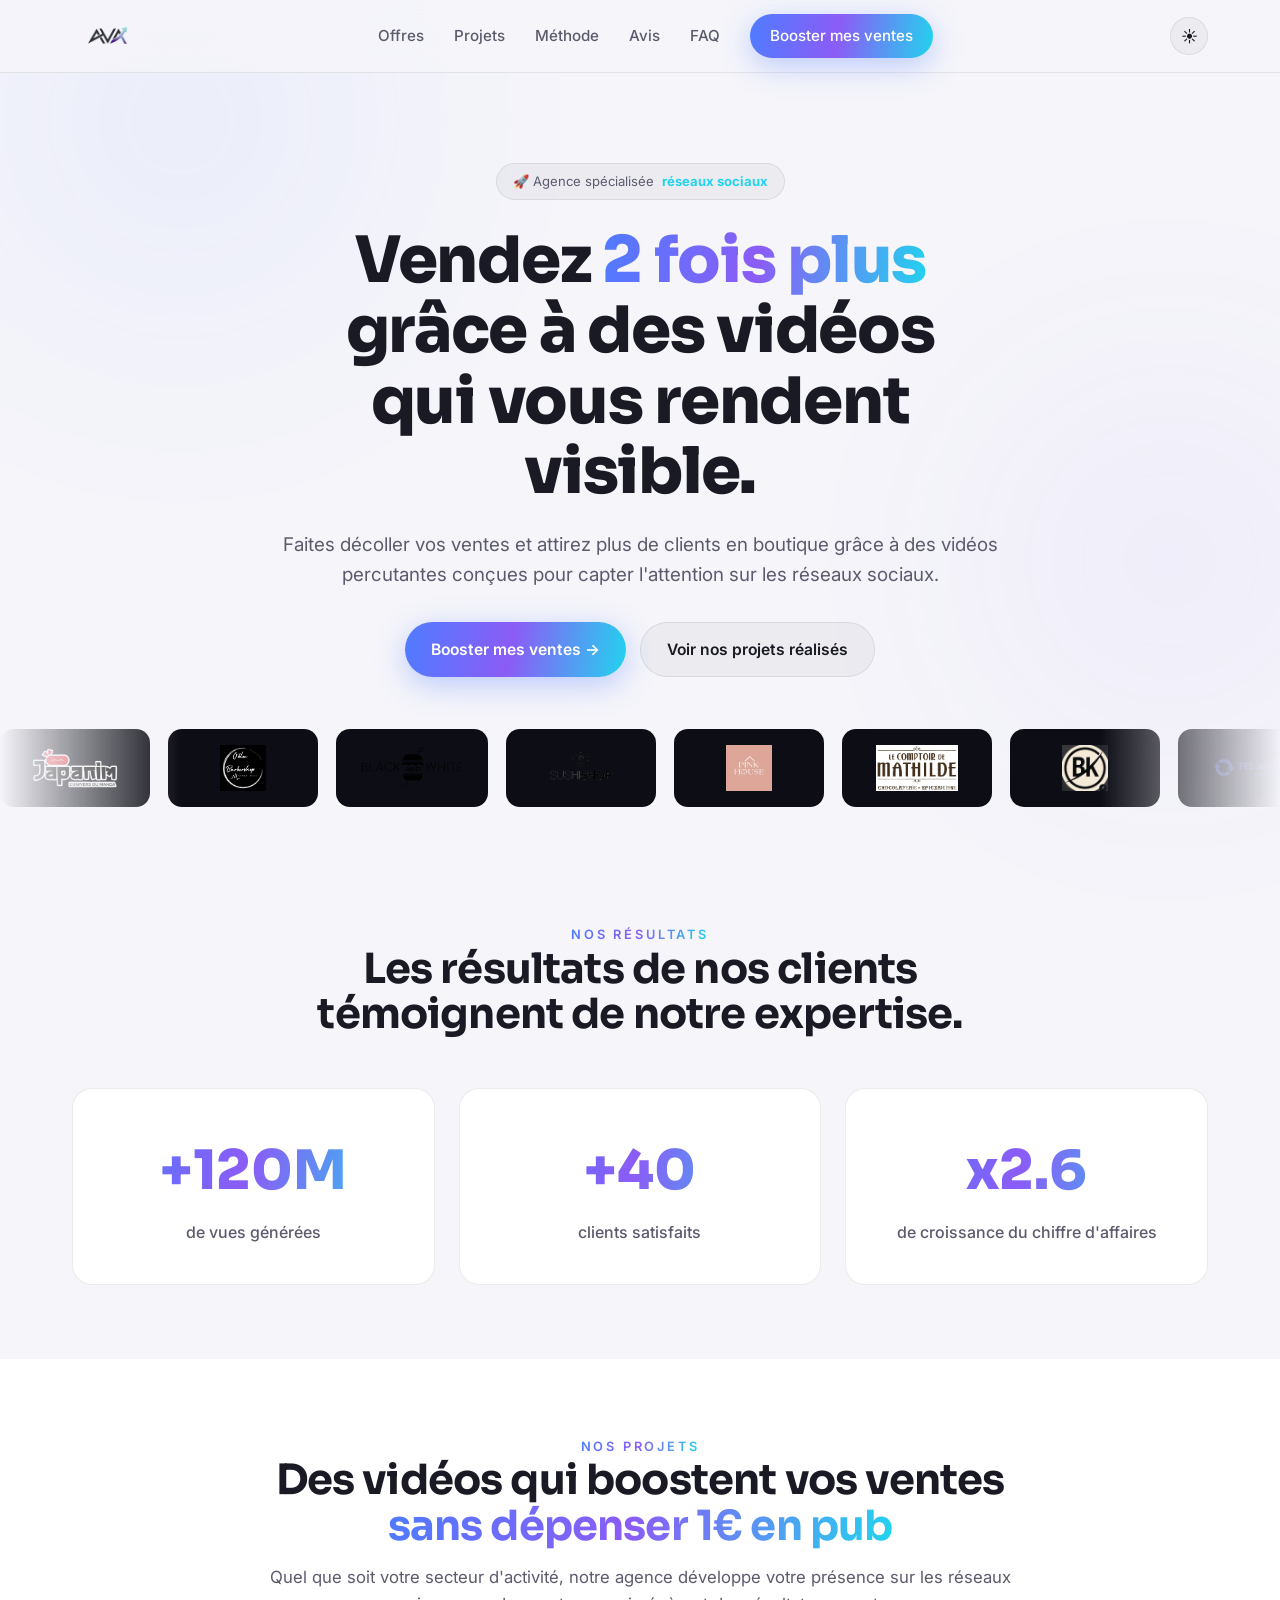
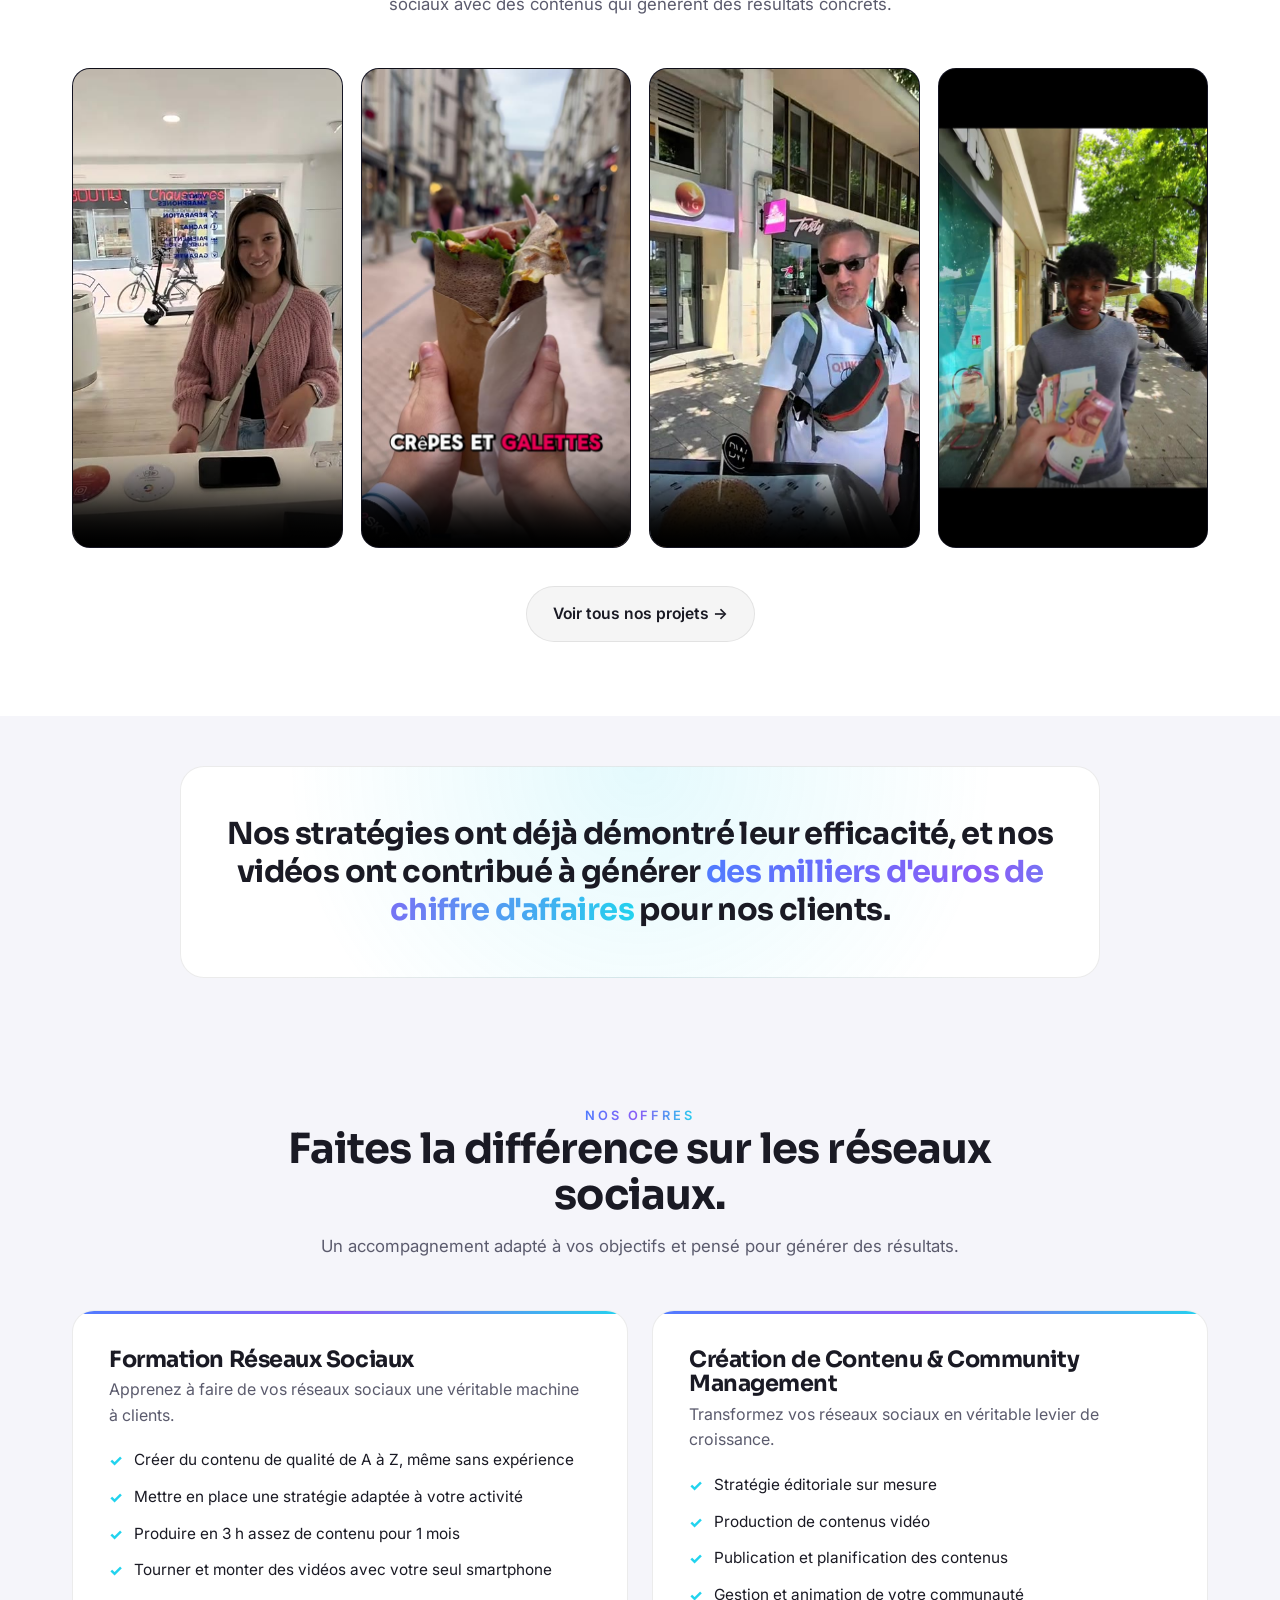
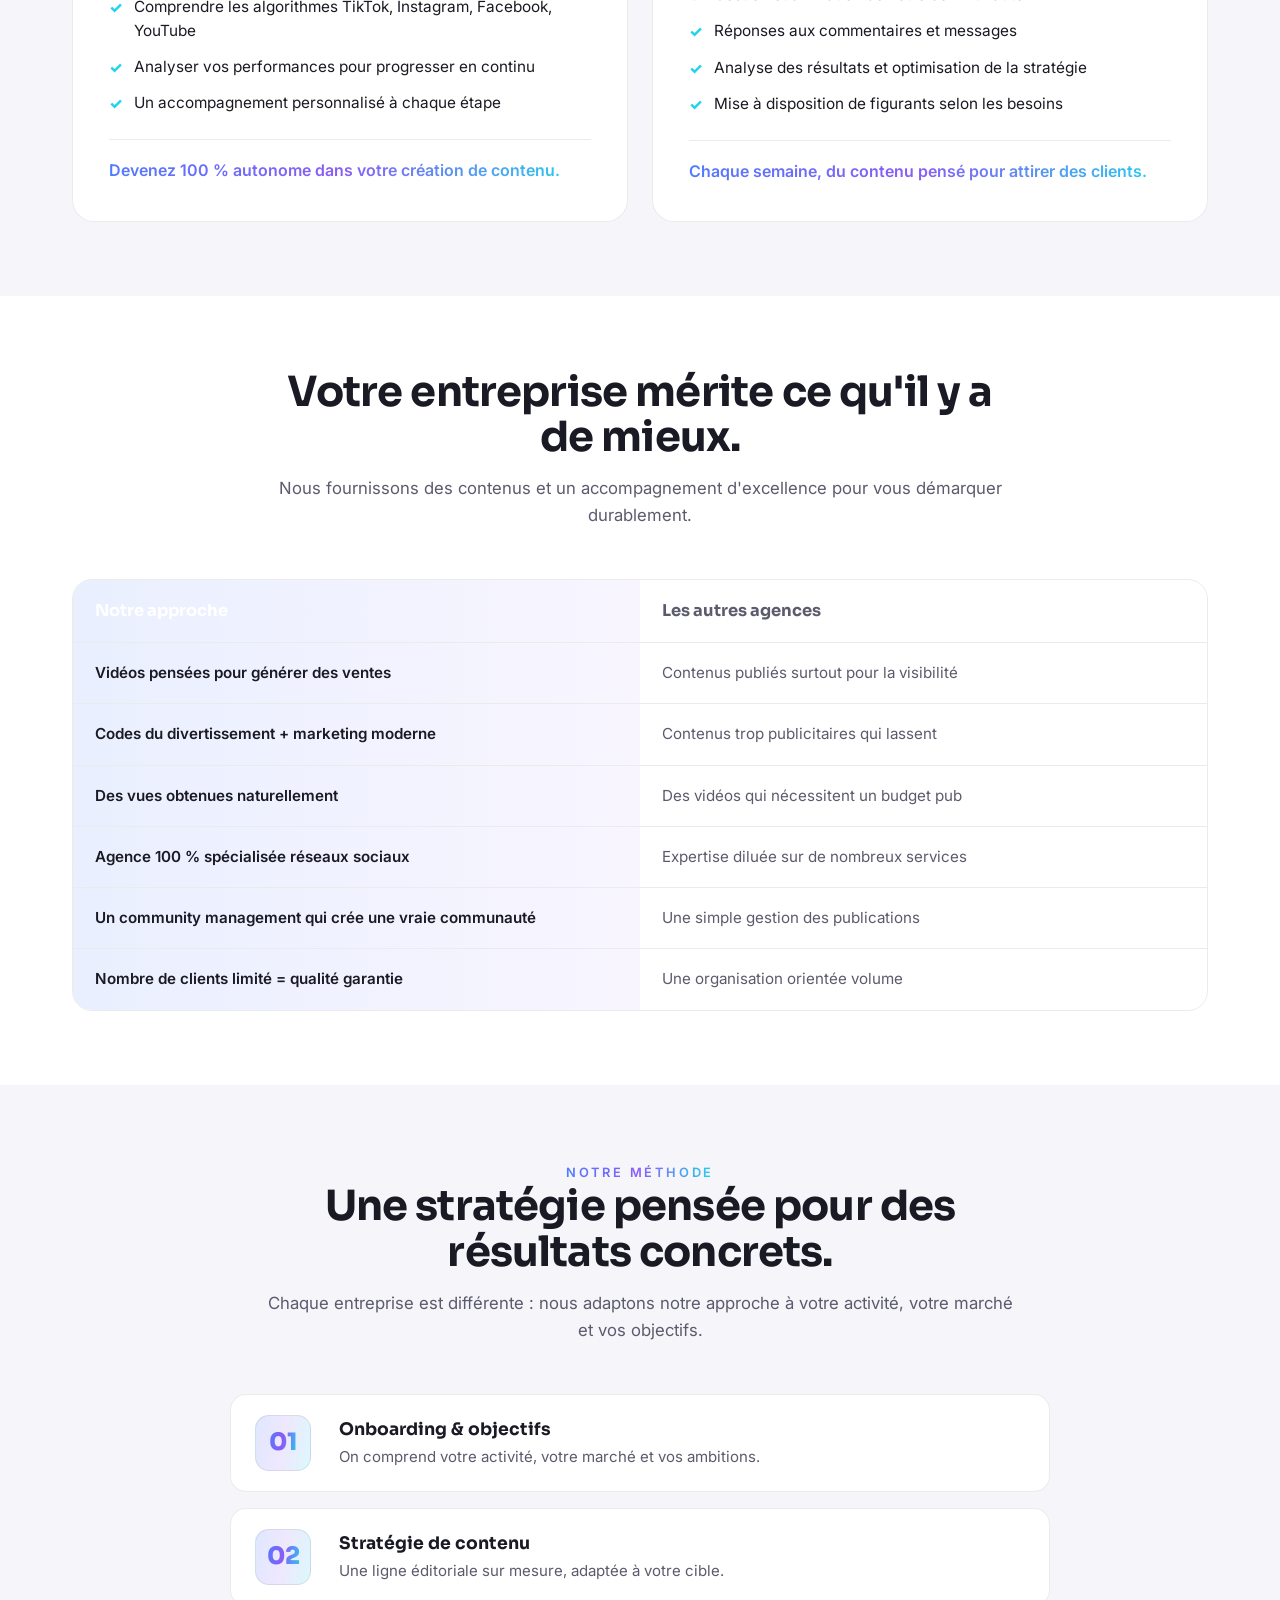
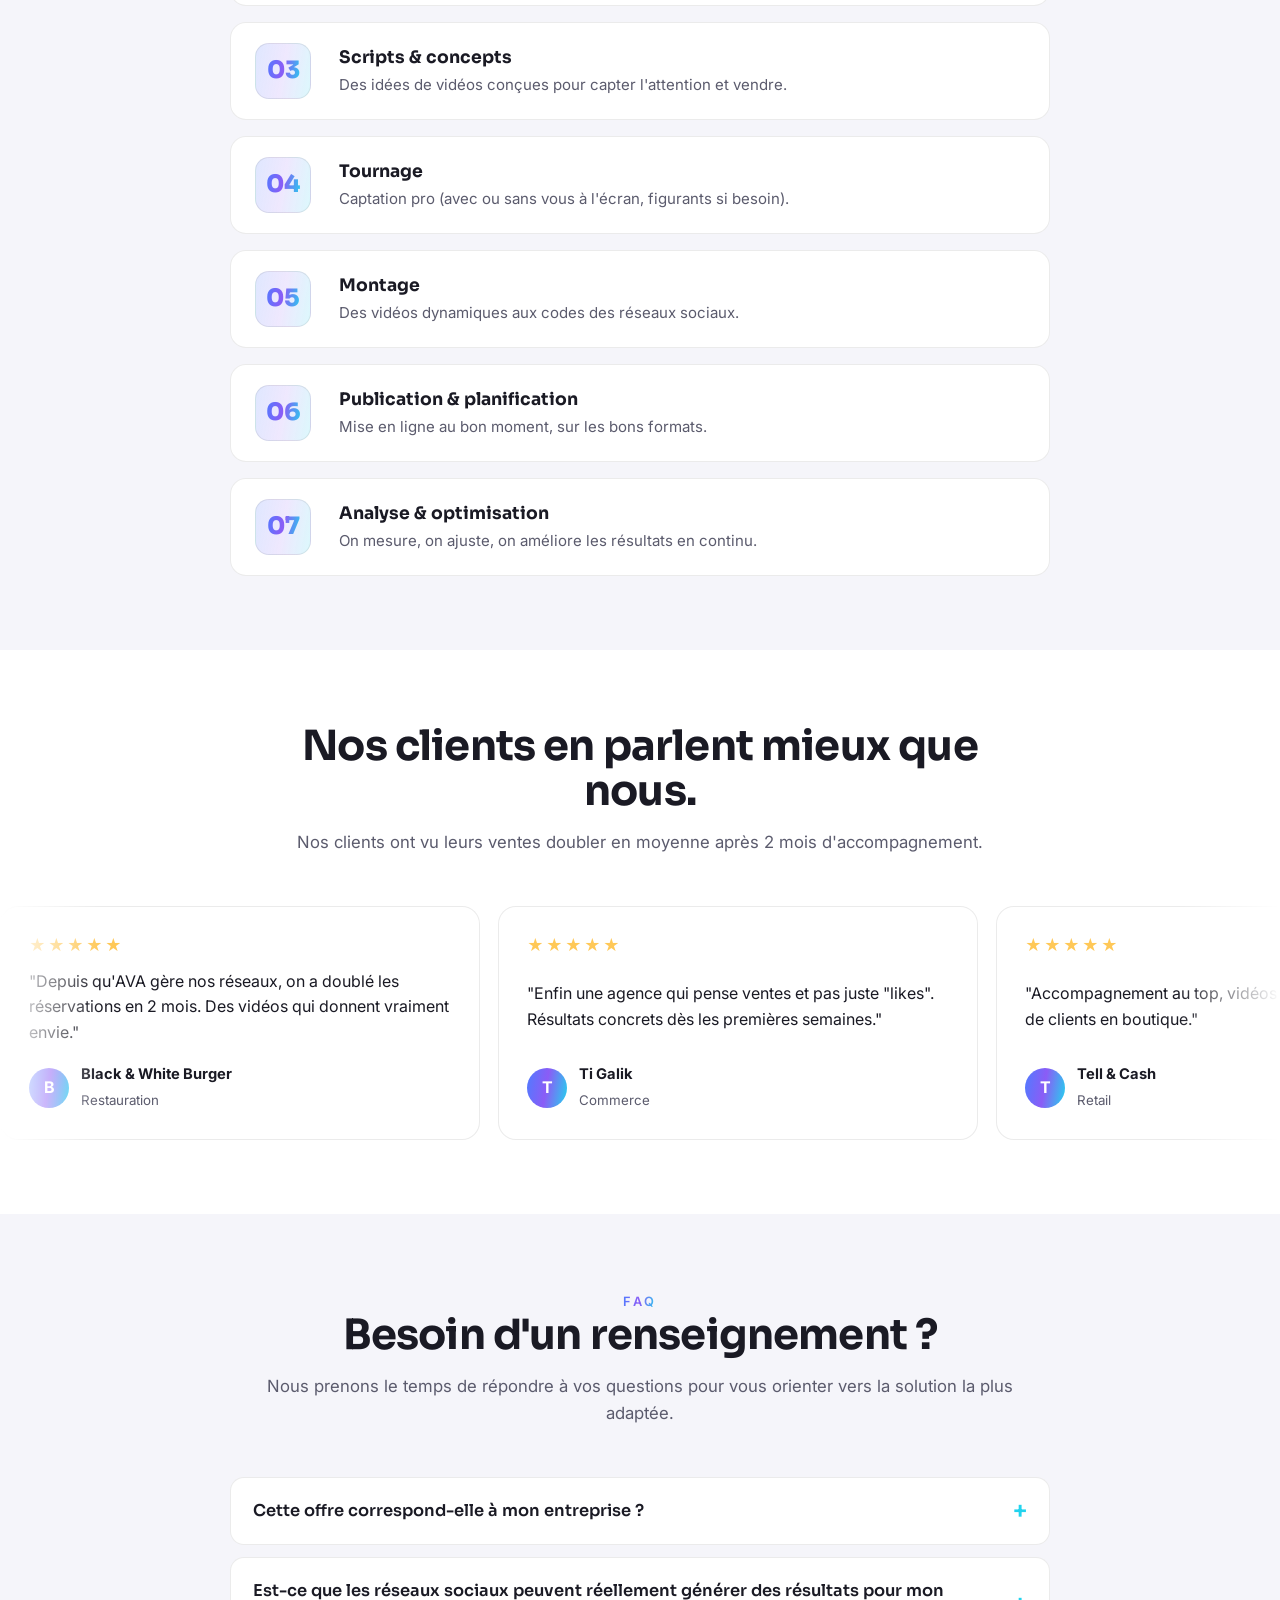
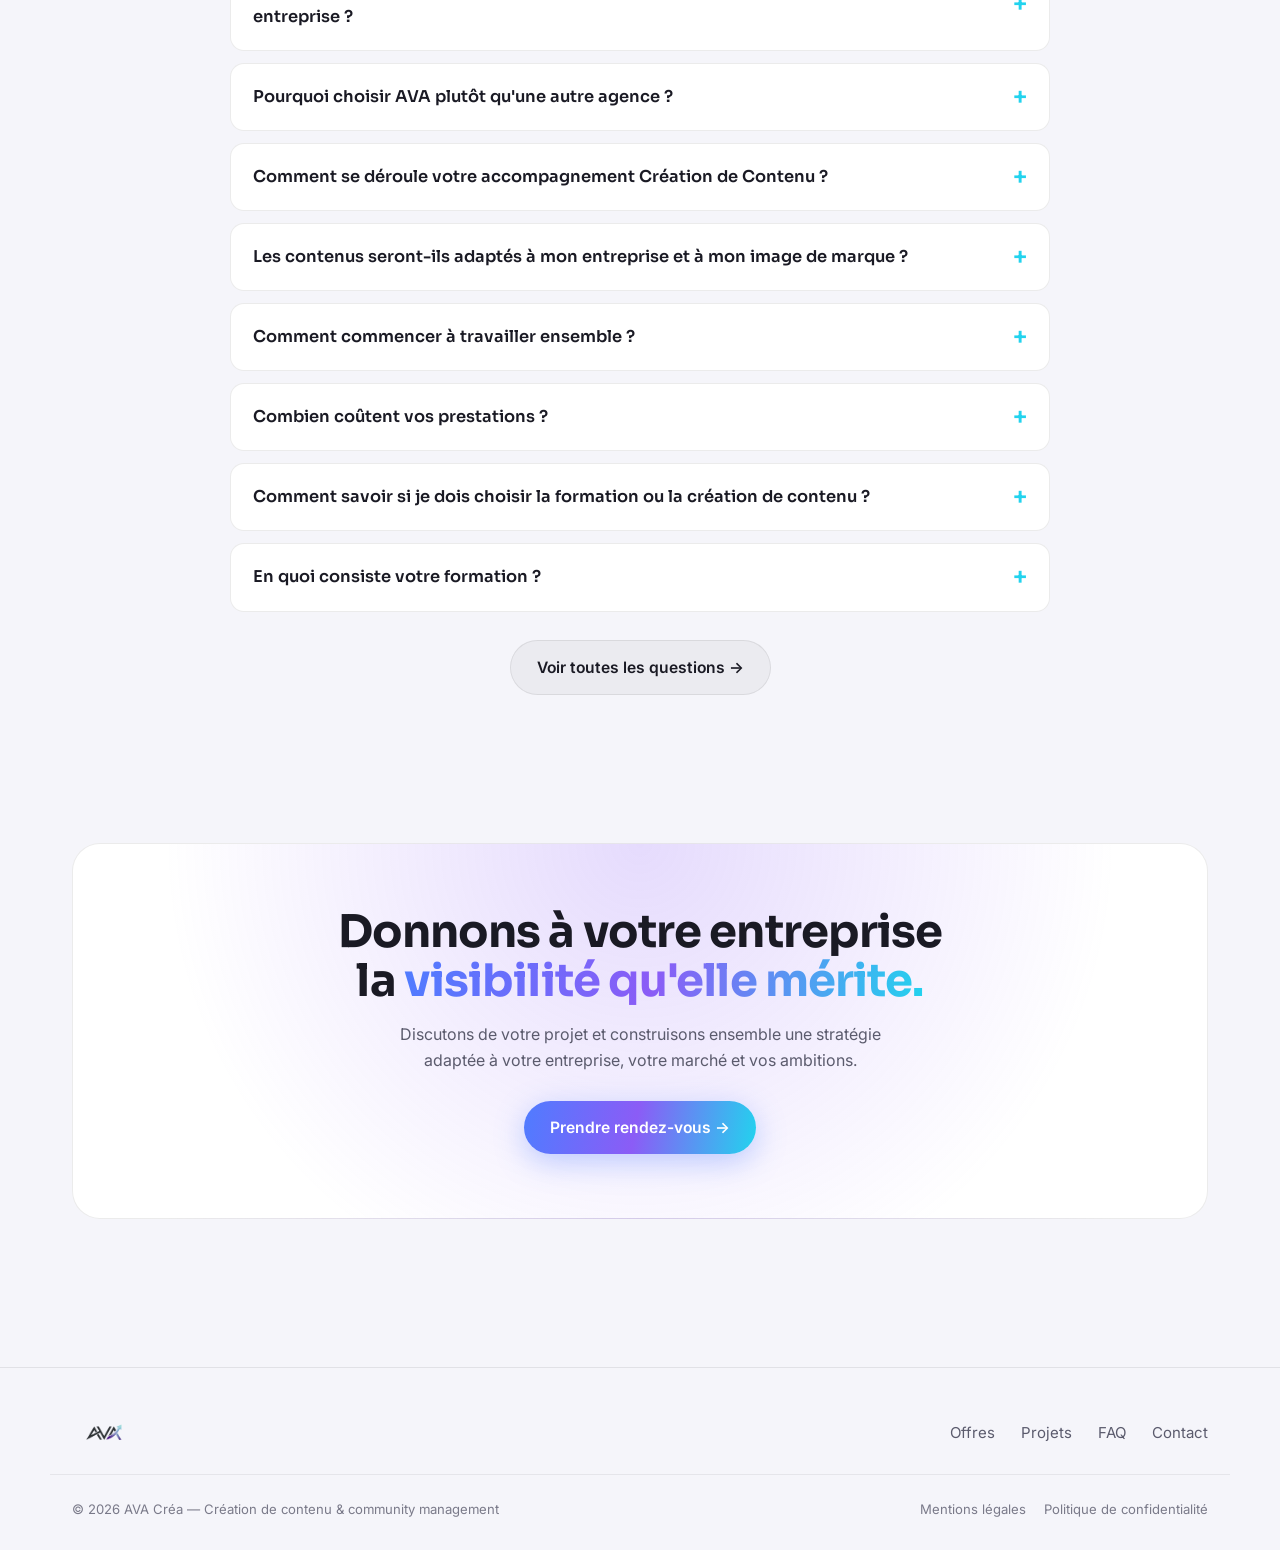
==== commit 75090282: "Section vidéos: 4 vidéos sans titres ni noms clients (ajout video04, retrait des étiquettes)" ====
--- a/index.html
+++ b/index.html
@@ -424,10 +424,10 @@
 // vidéos — quand AVA fournira les embedUrl TikTok/Insta, remplir le champ embed.
 // Tant qu'il est vide, on affiche le placeholder visuel existant.
 const videos=[
- {tag:"Black & White Burger", src:"videos/bwburger.mp4"},
- {tag:"Ti Galik",              src:"videos/tigalik.mp4"},
- {tag:"Tell & Cash",            src:"videos/tellandcash.mp4"},
- {tag:"Anas Boussaida",         embed:""},
+ {src:"videos/tellandcash.mp4"},
+ {src:"videos/tigalik.mp4"},
+ {src:"videos/bwburger.mp4"},
+ {src:"videos/video04.mp4"},
 ];
 const vt=document.getElementById('vids');
 videos.forEach(v=>{
@@ -436,7 +436,7 @@
     : v.embed
     ? `<iframe src="${v.embed}" loading="lazy" allow="autoplay; encrypted-media; picture-in-picture" allowfullscreen></iframe>`
     : `<div class="play">▶</div>`;
-  vt.insertAdjacentHTML('beforeend',`<div class="vid reveal">${inner}<div class="tag">${v.tag}</div></div>`);
+  vt.insertAdjacentHTML('beforeend',`<div class="vid reveal">${inner}</div>`);
 });
 
 // avis (placeholders à remplacer par les vrais une fois AVA aura fourni les verbatims)
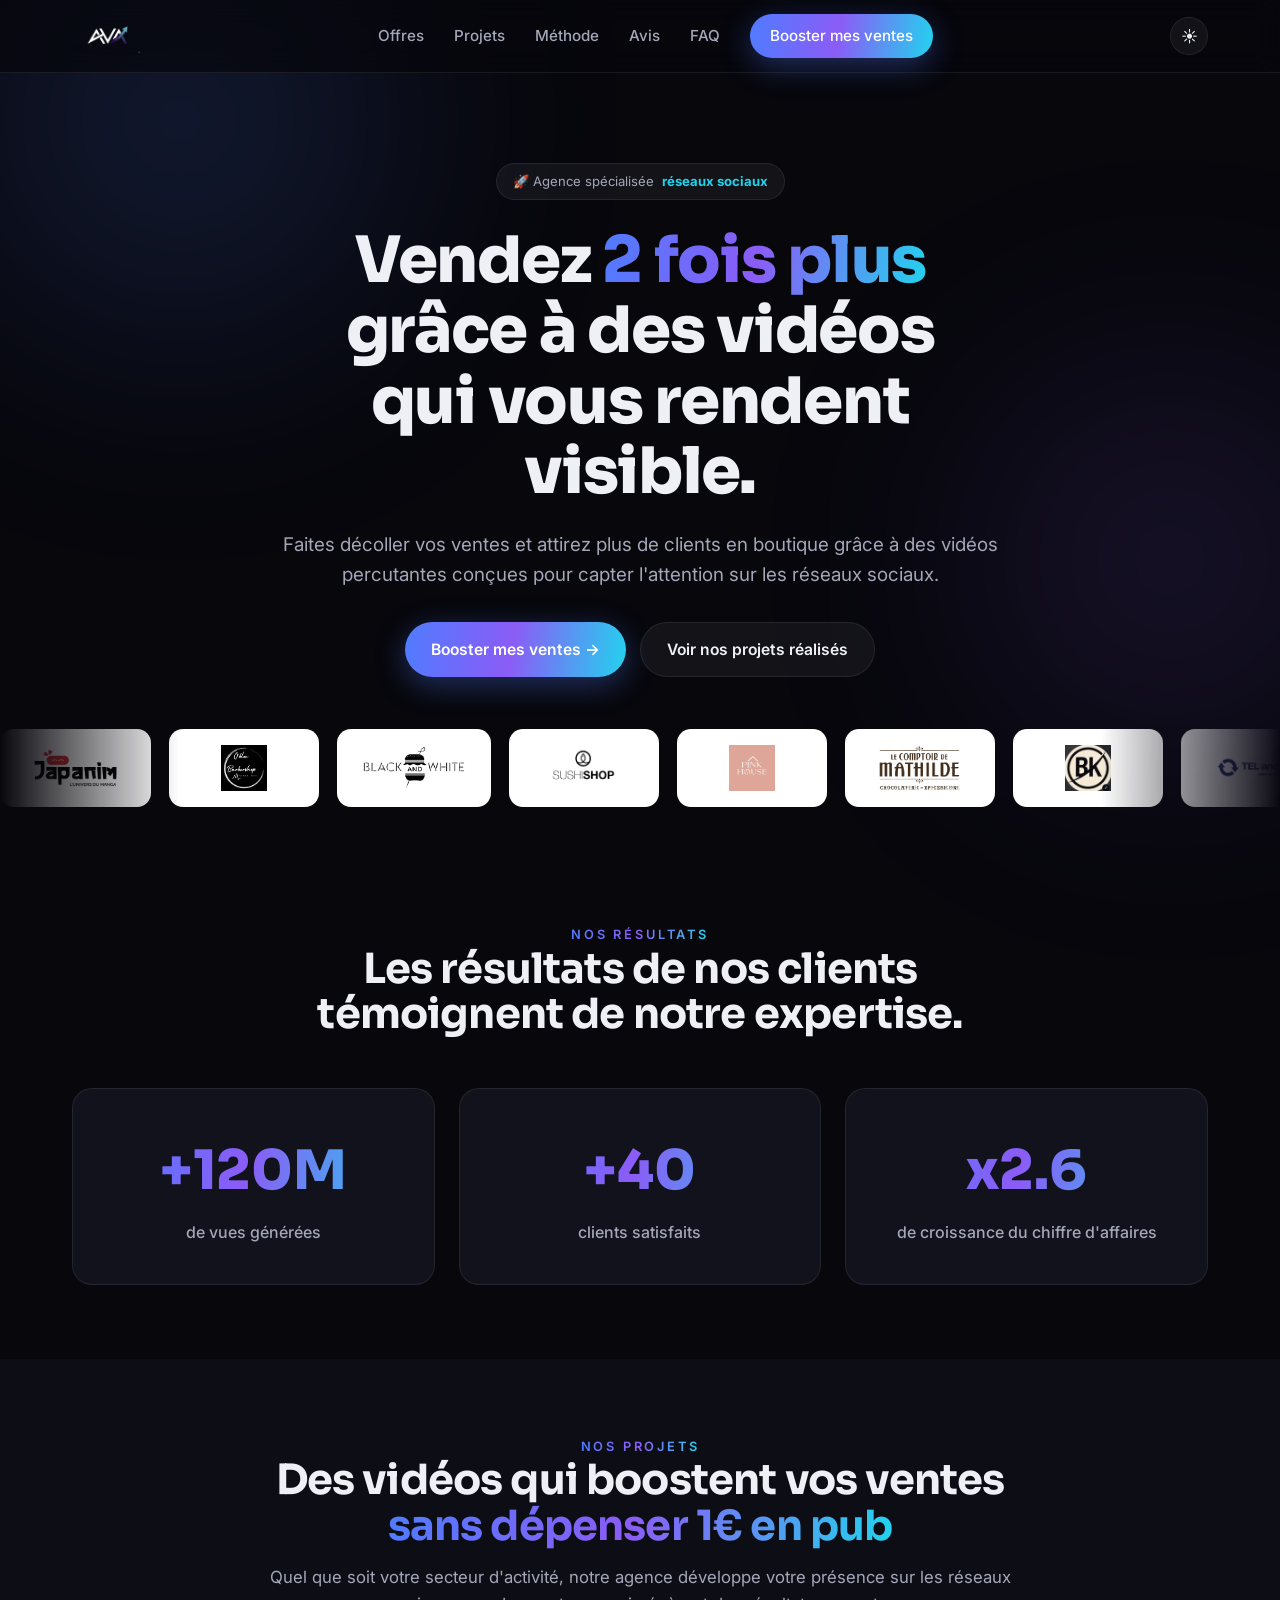
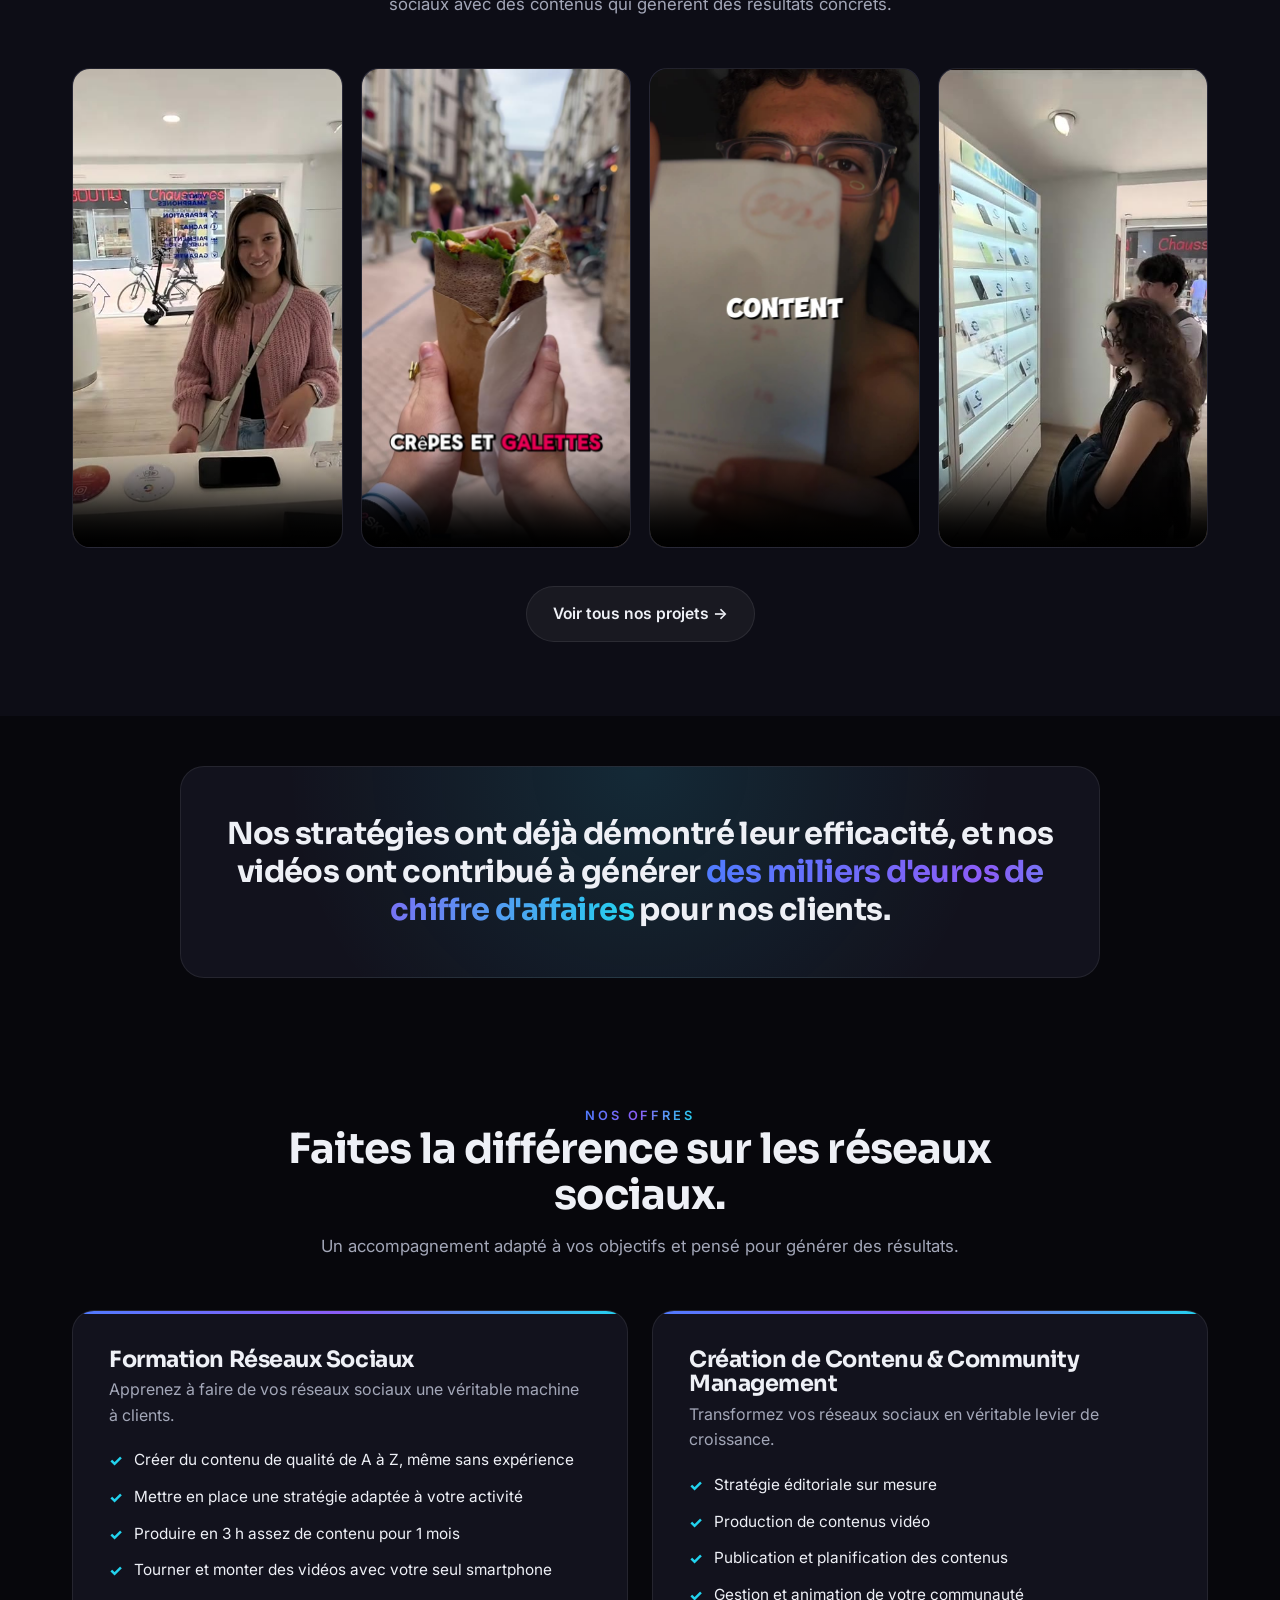
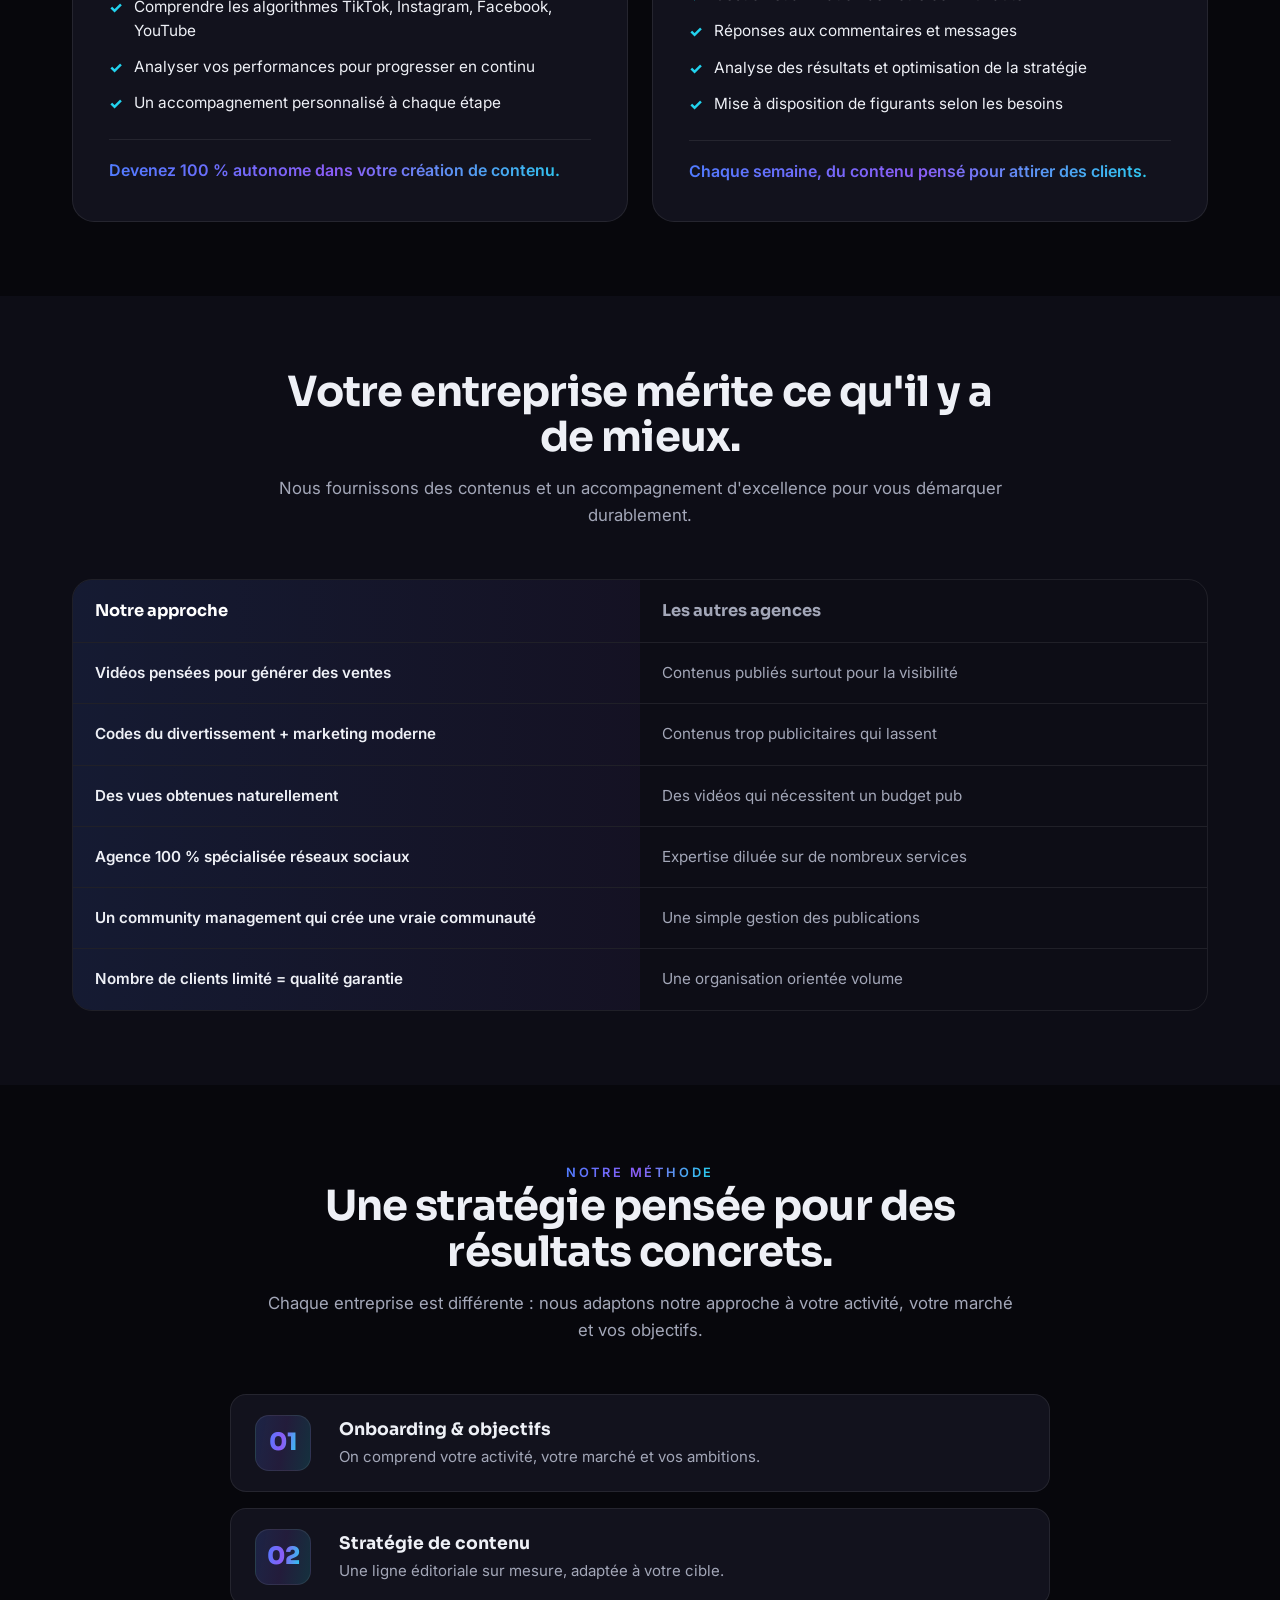
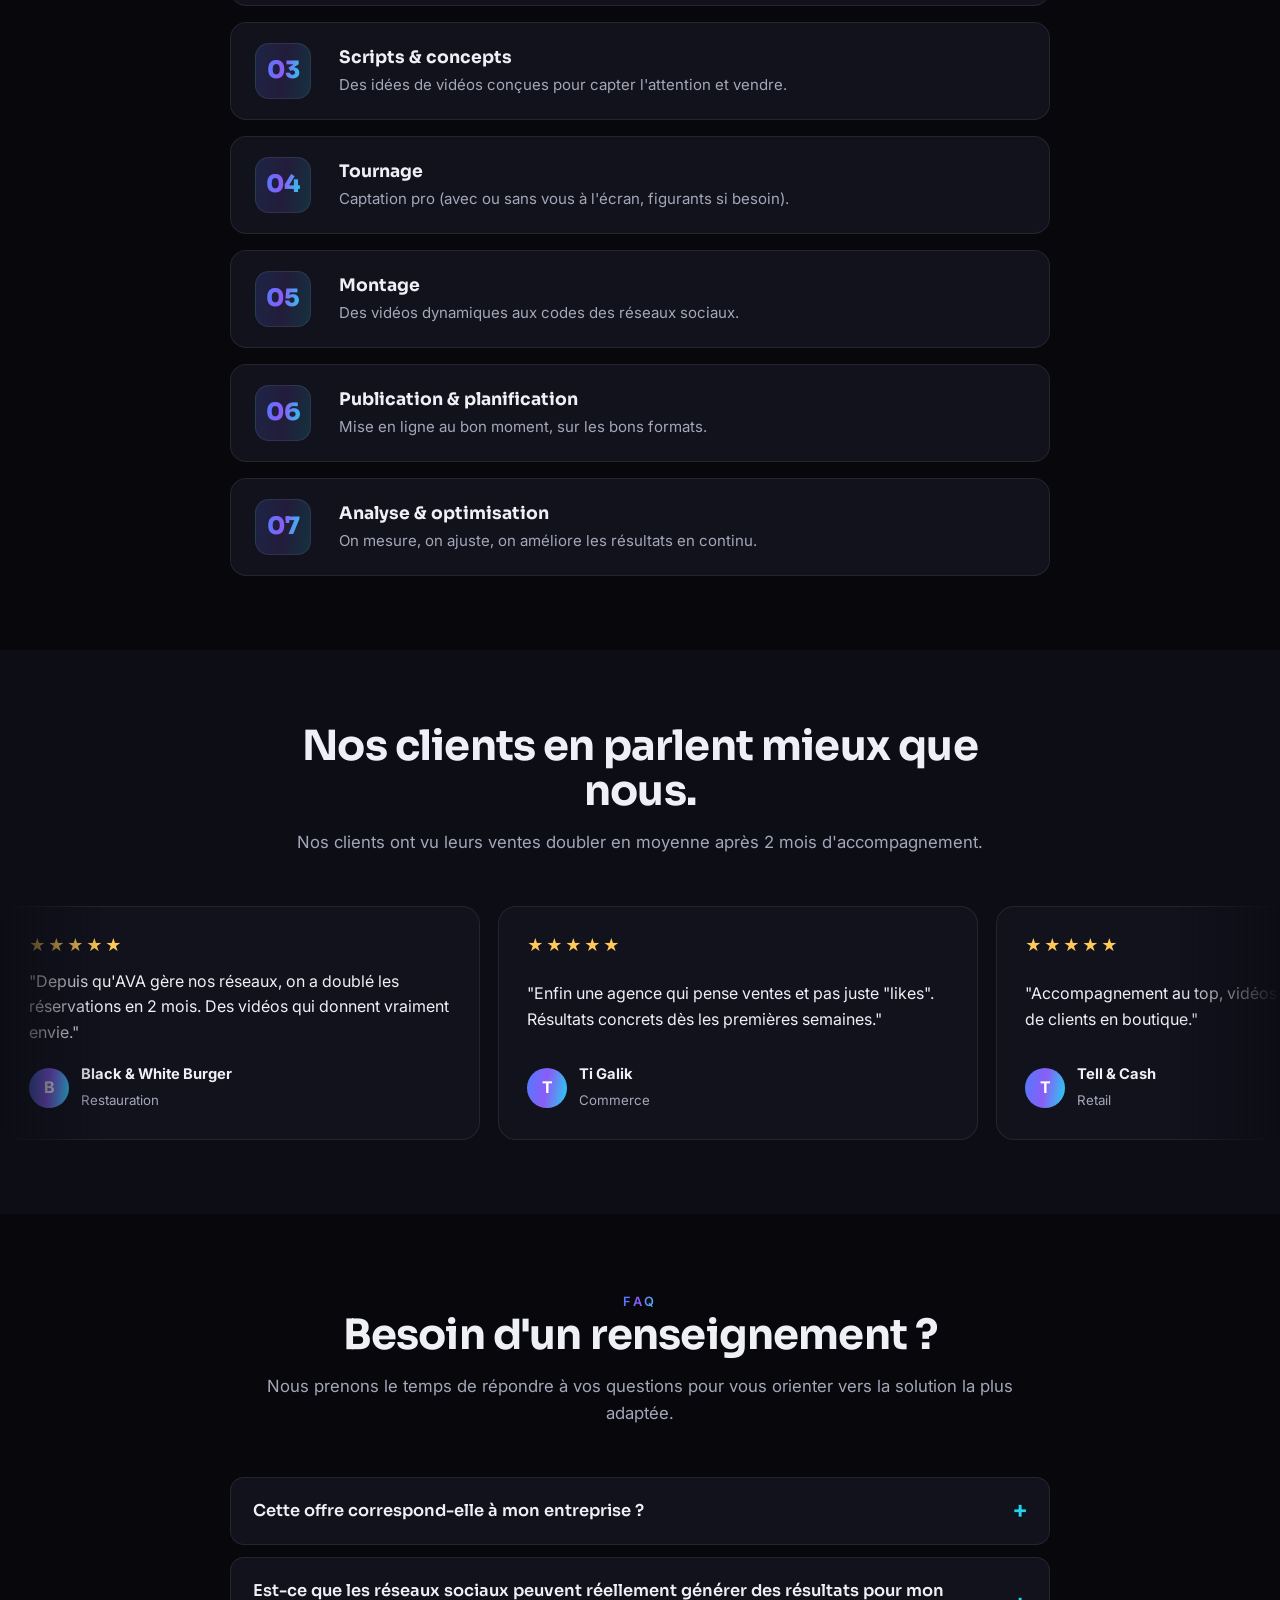
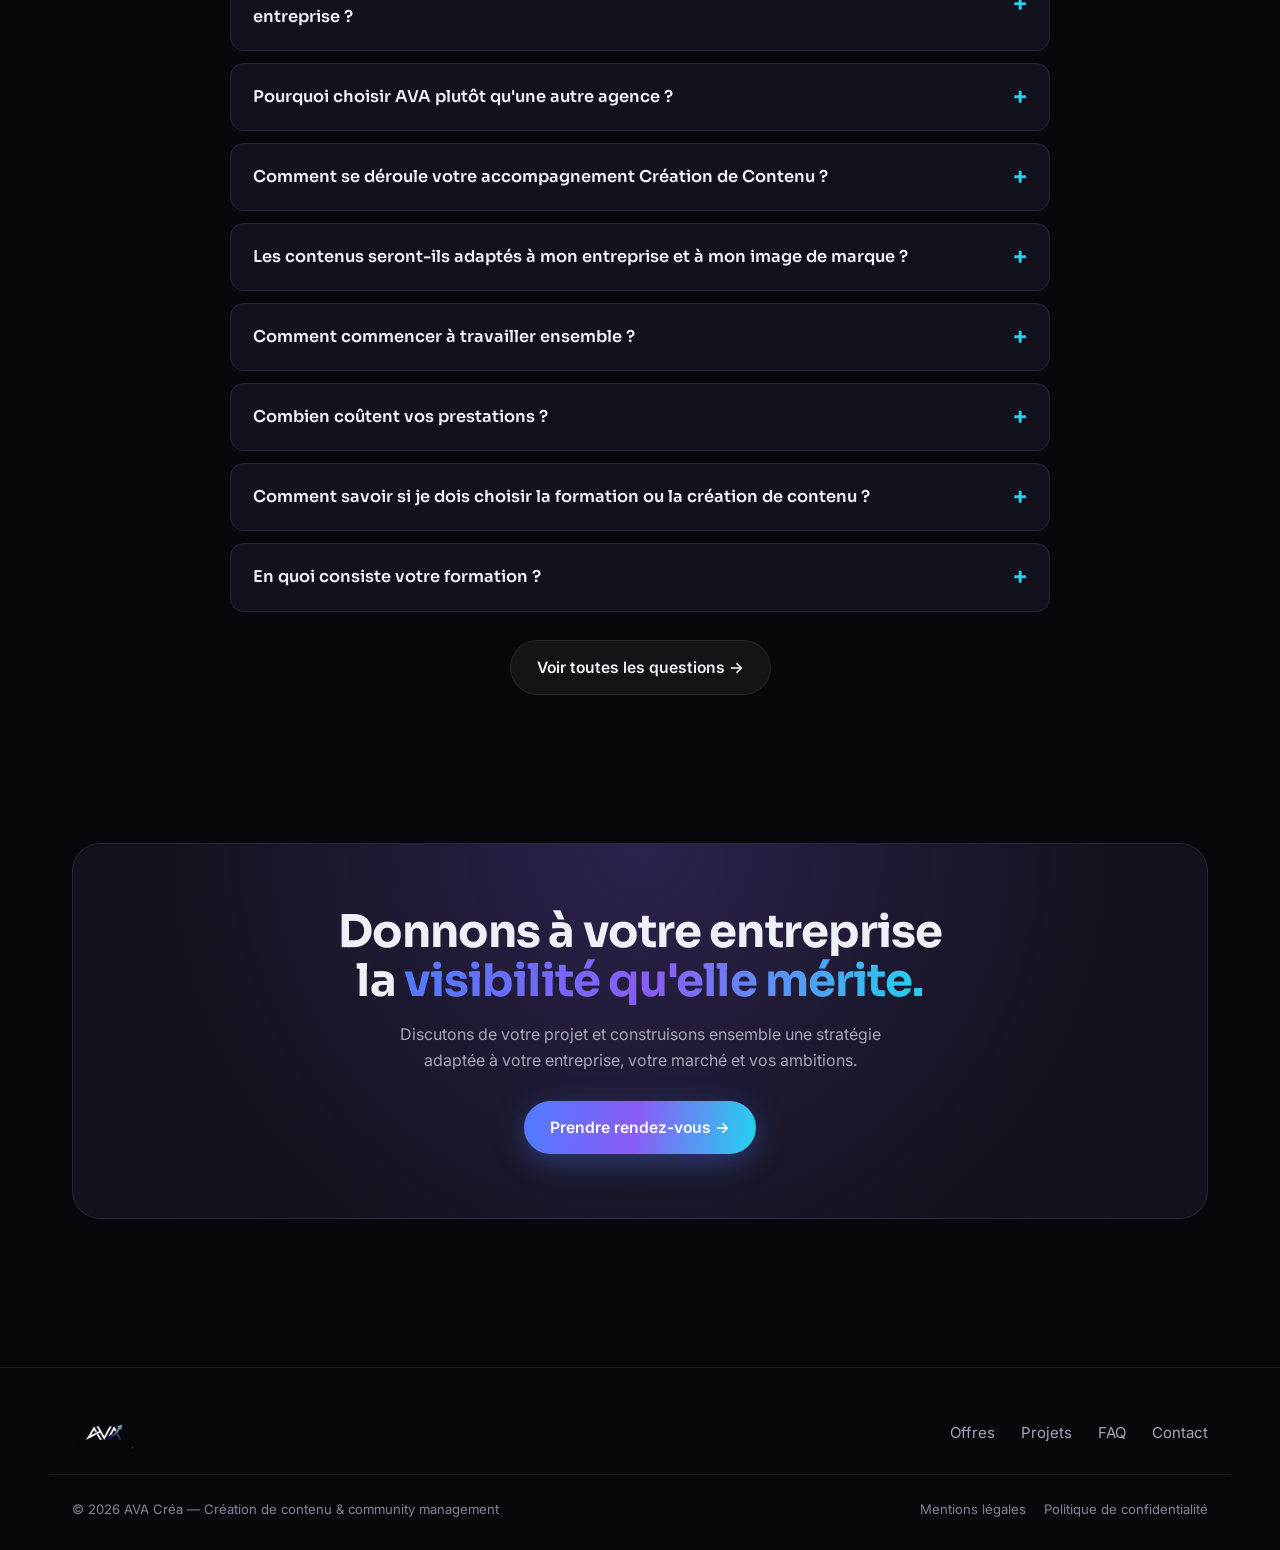
==== commit 67831d33: "AVA Créa — retour Nour 19/06 (7 modifs) + fix responsive - Mode sombre par défaut (theme.js) - Son d" ====
--- a/index.html
+++ b/index.html
@@ -5,7 +5,7 @@
 <meta name="viewport" content="width=device-width, initial-scale=1" />
 <title>AVA Créa — Vendez 2× plus grâce à des vidéos qui vous rendent visible</title>
 <meta name="description" content="Agence de création de contenu vidéo pour les réseaux sociaux. Des vidéos pensées pour générer des ventes, sans budget publicitaire." />
-<link rel="canonical" href="https://avacrea.fr/" />
+<link rel="canonical" href="https://agenceava.fr/" />
 
 <!-- Favicon -->
 <link rel="icon" type="image/png" href="images/logo-ava-noir.png" />
@@ -17,8 +17,8 @@
 <meta property="og:site_name" content="AVA Créa" />
 <meta property="og:title" content="AVA Créa — Vendez 2× plus grâce à des vidéos qui vous rendent visible" />
 <meta property="og:description" content="Agence de création de contenu vidéo pour les réseaux sociaux. Des vidéos pensées pour générer des ventes, sans budget publicitaire." />
-<meta property="og:url" content="https://avacrea.fr/" />
-<meta property="og:image" content="https://avacrea.fr/images/og-cover.jpg" />
+<meta property="og:url" content="https://agenceava.fr/" />
+<meta property="og:image" content="https://agenceava.fr/images/og-cover.jpg" />
 <meta property="og:image:width" content="1200" />
 <meta property="og:image:height" content="630" />
 
@@ -26,7 +26,7 @@
 <meta name="twitter:card" content="summary_large_image" />
 <meta name="twitter:title" content="AVA Créa — Vendez 2× plus grâce à des vidéos qui vous rendent visible" />
 <meta name="twitter:description" content="Agence de création de contenu vidéo pour les réseaux sociaux. Des vidéos pensées pour générer des ventes, sans budget publicitaire." />
-<meta name="twitter:image" content="https://avacrea.fr/images/og-cover.jpg" />
+<meta name="twitter:image" content="https://agenceava.fr/images/og-cover.jpg" />
 
 <link rel="preconnect" href="https://fonts.googleapis.com">
 <link rel="preconnect" href="https://fonts.gstatic.com" crossorigin>
@@ -50,7 +50,7 @@
   --txt:#1a1a24; --muted:#5b5b6d; --ink:#0a0a14;
   --nav-bg:rgba(245,245,250,.85);
   --ghost-bg:rgba(0,0,0,.04); --ghost-bg-hover:rgba(0,0,0,.08);
-  --chip-bg:#0d0d16;
+  --chip-bg:#ffffff;
   --vid-tag-bg:rgba(255,255,255,.85);
   --glow-op:.2;
 }
@@ -87,7 +87,7 @@
 [data-theme="light"] .logo .logo-dark{display:none}
 [data-theme="light"] .logo .logo-light{display:block}
 .menu-btn{display:none;background:none;border:0;color:var(--ink);font-size:1.6rem;cursor:pointer}
-@media(max-width:880px){.nav-links{display:none}.menu-btn{display:block}}
+@media(max-width:880px){.nav-links{display:none}.menu-btn{display:block}.nav-links.open{display:flex;flex-direction:column;align-items:flex-start;gap:20px;position:absolute;top:100%;left:0;right:0;background:var(--nav-bg);backdrop-filter:blur(14px);-webkit-backdrop-filter:blur(14px);border-bottom:1px solid var(--line);padding:22px}}
 
 /* HERO */
 .hero{position:relative;text-align:center;padding:90px 0 40px}
@@ -103,7 +103,7 @@
   mask-image:linear-gradient(90deg,transparent,#000 14%,#000 86%,transparent)}
 .marquee-track{display:flex;gap:18px;width:max-content;animation:scroll 38s linear infinite}
 .marquee:hover .marquee-track{animation-play-state:paused}
-.chip{height:78px;min-width:150px;display:grid;place-items:center;background:var(--chip-bg);border-radius:14px;padding:14px 22px}
+.chip{height:78px;min-width:150px;display:grid;place-items:center;background:var(--chip-bg);border:1px solid var(--line);border-radius:14px;padding:14px 22px}
 .chip img{max-height:46px;max-width:120px;object-fit:contain}
 @keyframes scroll{to{transform:translateX(-50%)}}
 
@@ -205,9 +205,9 @@
   "@context": "https://schema.org",
   "@type": "ProfessionalService",
   "name": "AVA Créa",
-  "url": "https://avacrea.fr/",
-  "logo": "https://avacrea.fr/images/logo-ava-noir.png",
-  "image": "https://avacrea.fr/images/og-cover.jpg",
+  "url": "https://agenceava.fr/",
+  "logo": "https://agenceava.fr/images/logo-ava-noir.png",
+  "image": "https://agenceava.fr/images/og-cover.jpg",
   "description": "Agence de création de contenu vidéo pour les réseaux sociaux. Des vidéos pensées pour générer des ventes, sans budget publicitaire.",
   "priceRange": "€€",
   "areaServed": "FR",
@@ -231,7 +231,7 @@
       <a href="#process">Méthode</a>
       <a href="#avis">Avis</a>
       <a href="#faq">FAQ</a>
-      <a href="#contact" class="btn btn-primary" style="padding:10px 20px">Booster mes ventes</a>
+      <a href="https://calendly.com/contact-agence-crea" target="_blank" rel="noopener noreferrer" class="btn btn-primary" style="padding:10px 20px">Booster mes ventes</a>
     </div>
     <button class="theme-toggle" data-theme-toggle aria-label="Changer de thème"><span data-theme-icon>☀️</span></button>
     <button class="menu-btn" aria-label="Menu">☰</button>
@@ -245,7 +245,7 @@
     <h1>Vendez <span class="grad-txt">2 fois plus</span> grâce à des vidéos qui vous rendent visible.</h1>
     <p class="sub">Faites décoller vos ventes et attirez plus de clients en boutique grâce à des vidéos percutantes conçues pour capter l'attention sur les réseaux sociaux.</p>
     <div class="cta">
-      <a href="#contact" class="btn btn-primary">Booster mes ventes →</a>
+      <a href="https://calendly.com/contact-agence-crea" target="_blank" rel="noopener noreferrer" class="btn btn-primary">Booster mes ventes →</a>
       <a href="projets.html" class="btn btn-ghost">Voir nos projets réalisés</a>
     </div>
   </div>
@@ -393,7 +393,7 @@
     <div class="final reveal">
       <h2>Donnons à votre entreprise la <span class="grad-txt">visibilité qu'elle mérite.</span></h2>
       <p>Discutons de votre projet et construisons ensemble une stratégie adaptée à votre entreprise, votre marché et vos ambitions.</p>
-      <a href="https://calendly.com/avacrea/decouverte" target="_blank" rel="noopener noreferrer" class="btn btn-primary">Prendre rendez-vous →</a>
+      <a href="https://calendly.com/contact-agence-crea" target="_blank" rel="noopener noreferrer" class="btn btn-primary">Prendre rendez-vous →</a>
     </div>
   </div>
 </section>
@@ -402,7 +402,7 @@
   <div class="wrap grid">
     <a href="#" class="logo" aria-label="AVA Créa - haut de page"><img class="logo-dark" src="images/logo-ava-dark.png" alt="AVA Créa"><img class="logo-light" src="images/logo-ava-light.png" alt="AVA Créa"></a>
     <div class="links">
-      <a href="#offres">Offres</a><a href="projets.html">Projets</a><a href="faq.html">FAQ</a><a href="#contact">Contact</a>
+      <a href="#offres">Offres</a><a href="projets.html">Projets</a><a href="faq.html">FAQ</a><a href="https://calendly.com/contact-agence-crea" target="_blank" rel="noopener noreferrer">Contact</a>
     </div>
   </div>
   <div class="wrap legal">
@@ -421,22 +421,26 @@
 const lt=document.getElementById('logos');
 [...clients,...clients].forEach(([n,f])=>{lt.insertAdjacentHTML('beforeend',`<div class="chip"><img src="images/clients/${f}" alt="${n}" loading="lazy"></div>`);});
 
-// vidéos — quand AVA fournira les embedUrl TikTok/Insta, remplir le champ embed.
-// Tant qu'il est vide, on affiche le placeholder visuel existant.
+// vidéos clients (clic = lecture AVEC le son — demande Ava 19/06)
 const videos=[
  {src:"videos/tellandcash.mp4"},
  {src:"videos/tigalik.mp4"},
- {src:"videos/bwburger.mp4"},
- {src:"videos/video04.mp4"},
+ {src:"videos/anas.mp4"},
+ {src:"videos/tellandcash2.mp4"},
 ];
 const vt=document.getElementById('vids');
 videos.forEach(v=>{
   const inner = v.src
-    ? `<video src="${v.src}" poster="${v.src.replace('videos/','videos/poster-').replace('.mp4','.jpg')}" muted loop playsinline preload="none" controls></video>`
+    ? `<video src="${v.src}" poster="${v.src.replace('videos/','videos/poster-').replace('.mp4','.jpg')}" loop playsinline preload="none" controls></video>`
     : v.embed
     ? `<iframe src="${v.embed}" loading="lazy" allow="autoplay; encrypted-media; picture-in-picture" allowfullscreen></iframe>`
     : `<div class="play">▶</div>`;
   vt.insertAdjacentHTML('beforeend',`<div class="vid reveal">${inner}</div>`);
+});
+// son direct au clic + une seule vidéo à la fois (demande Ava 19/06)
+vt.querySelectorAll('video').forEach(vid=>{
+  vid.addEventListener('click',()=>{ if(vid.paused){ vid.muted=false; vid.volume=1; vid.play(); } });
+  vid.addEventListener('play',()=>{ vid.muted=false; vt.querySelectorAll('video').forEach(o=>{ if(o!==vid) o.pause(); }); });
 });
 
 // avis (placeholders à remplacer par les vrais une fois AVA aura fourni les verbatims)
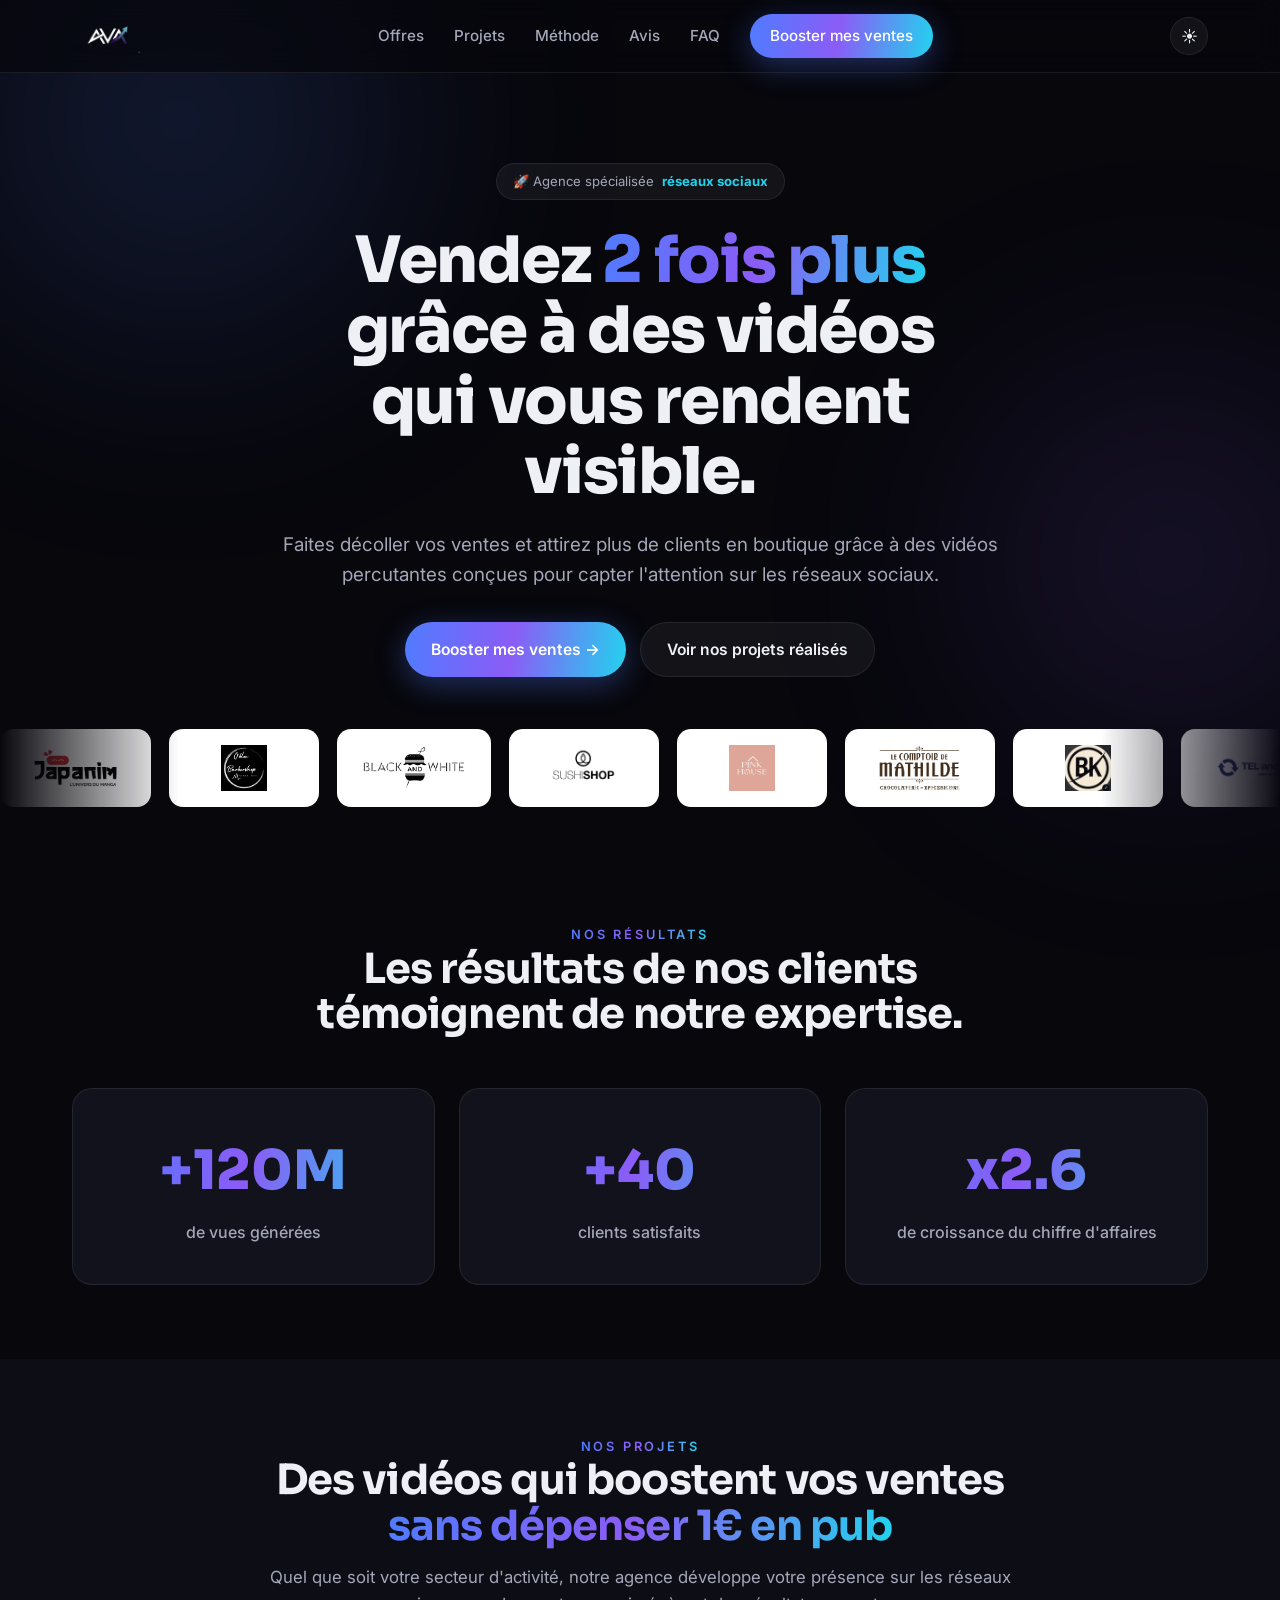
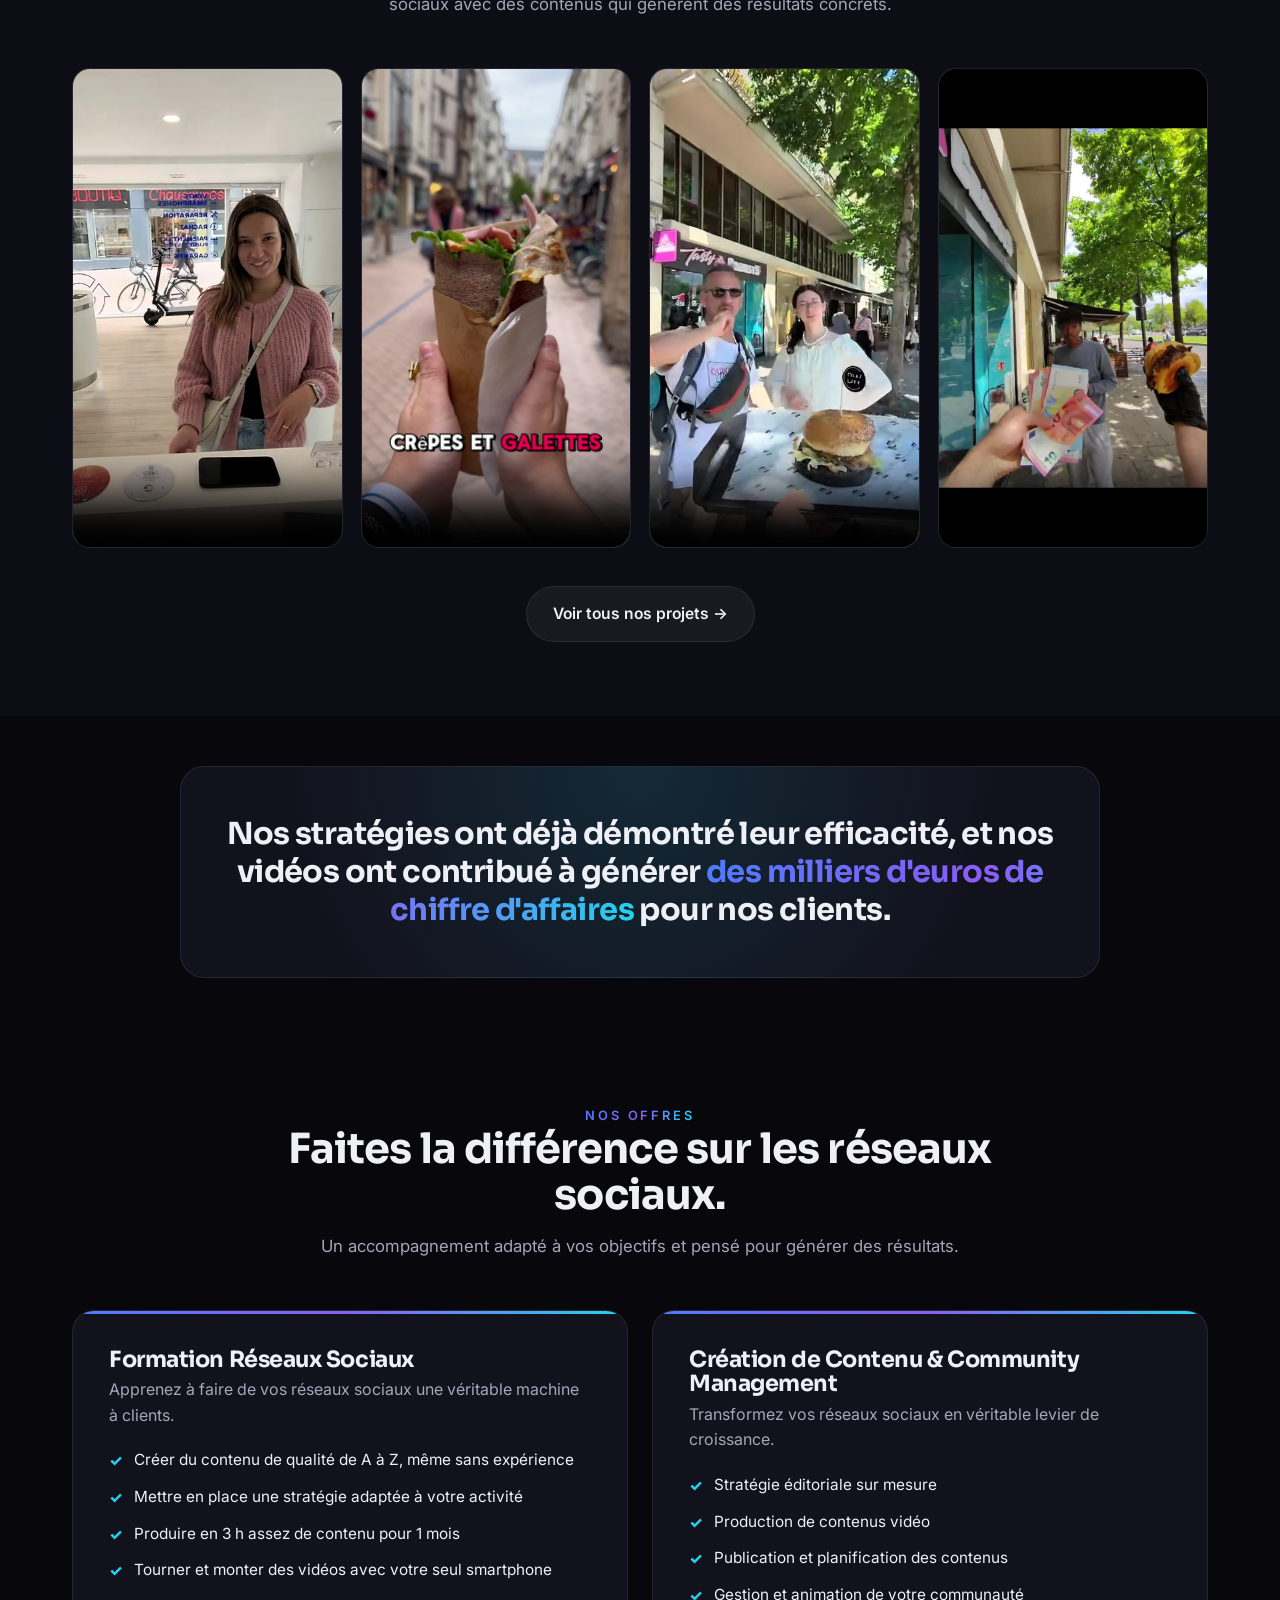
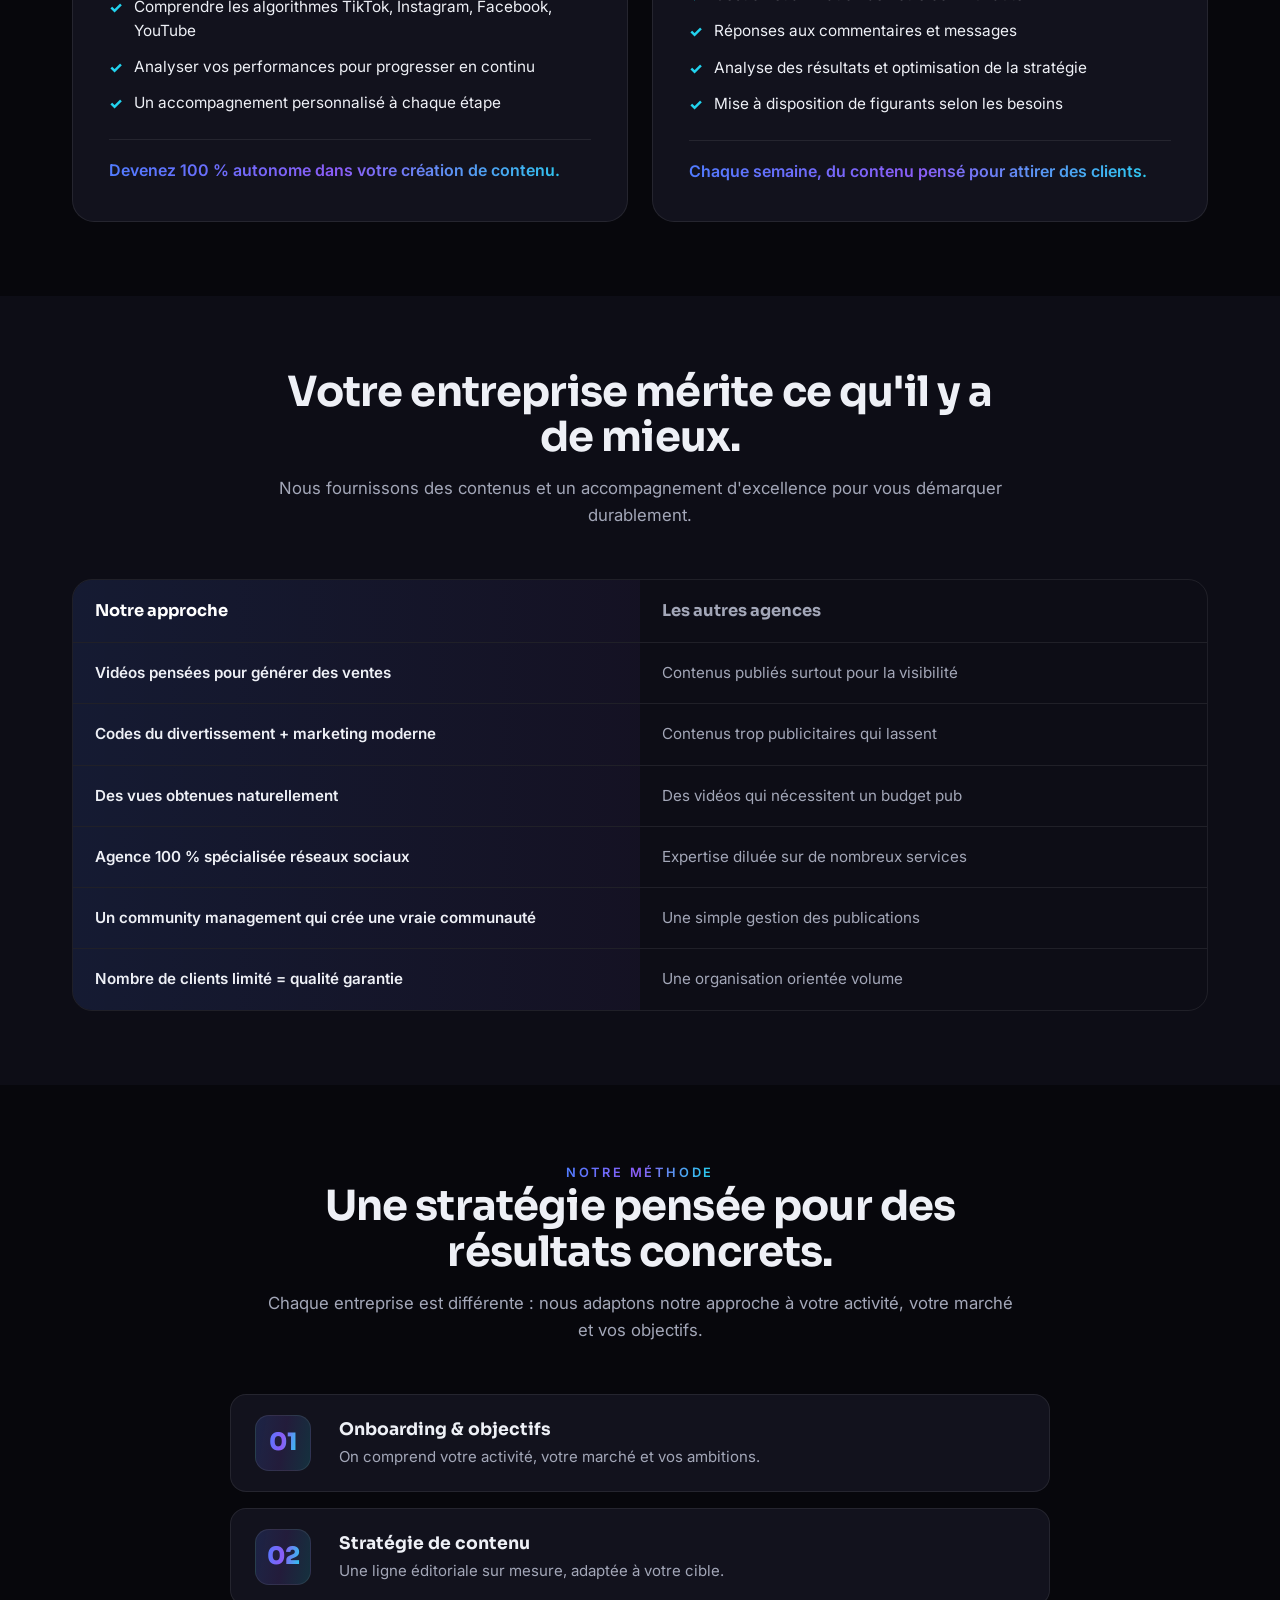
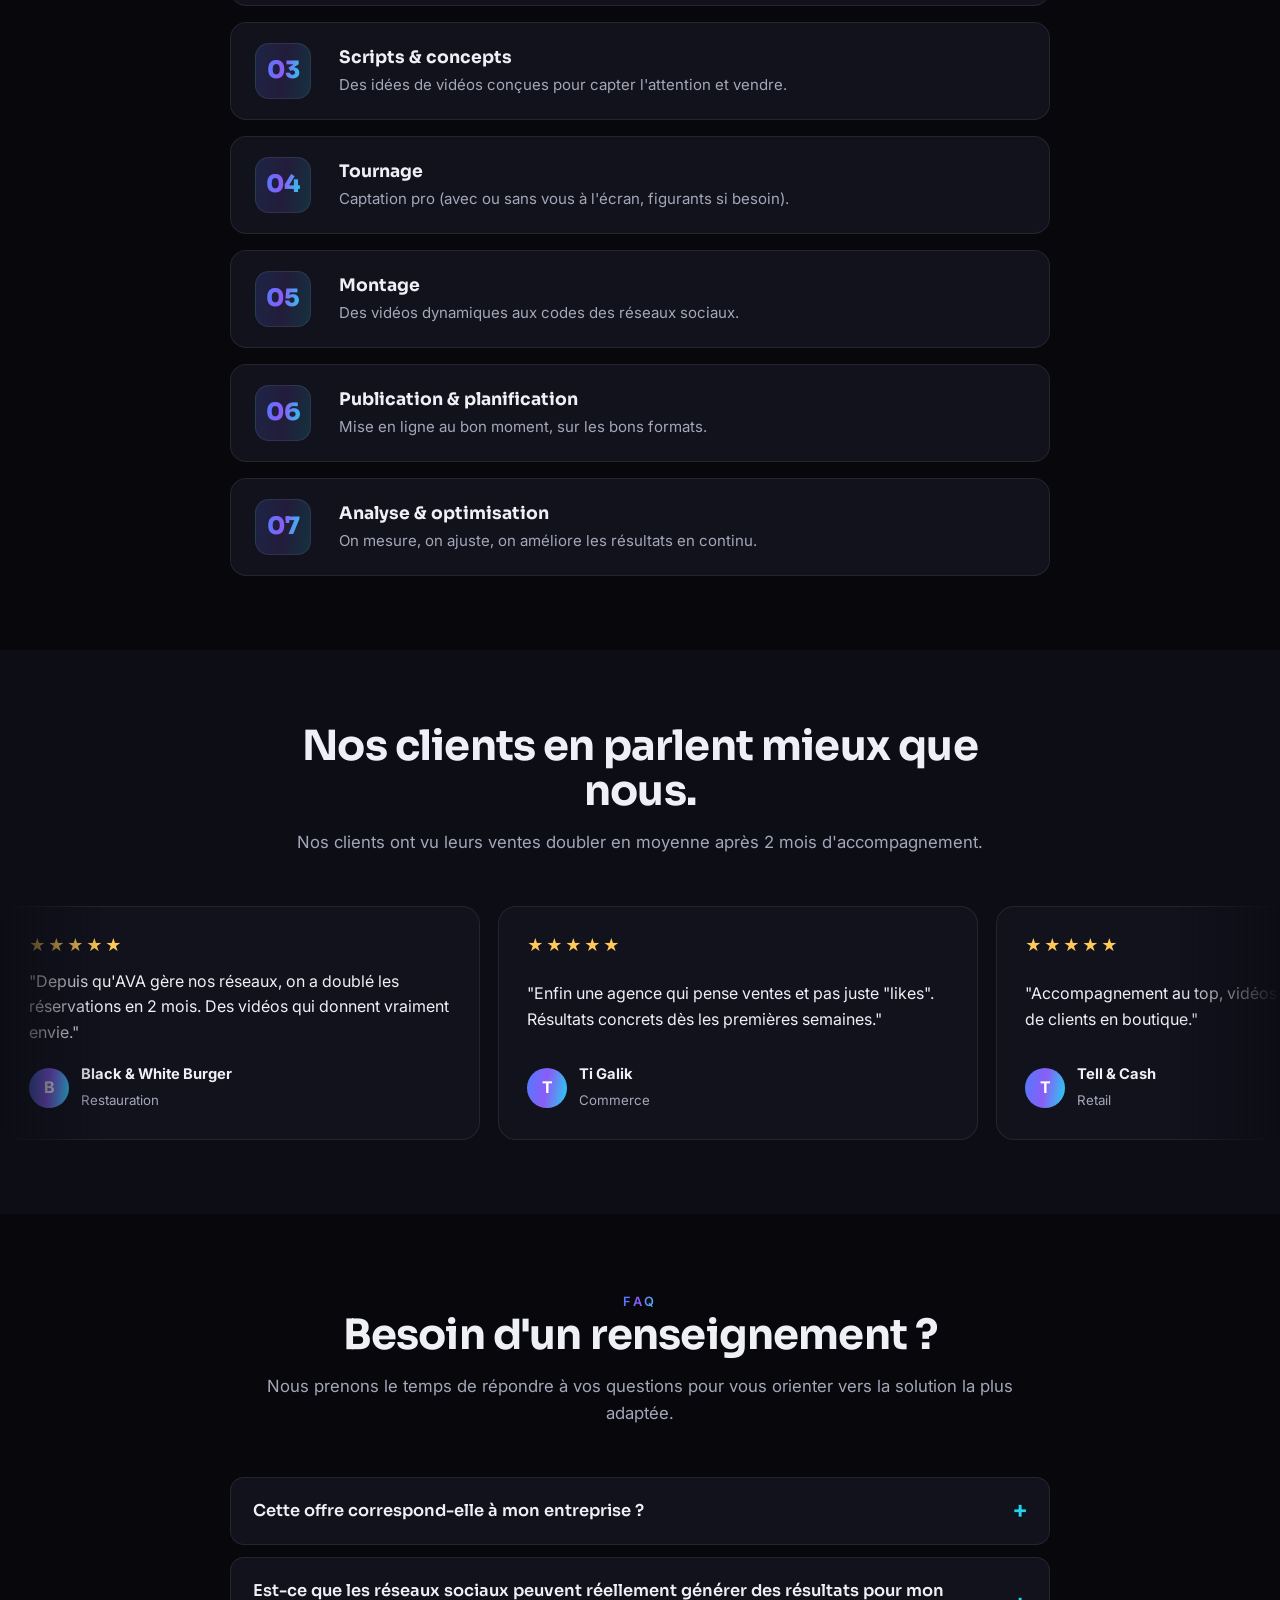
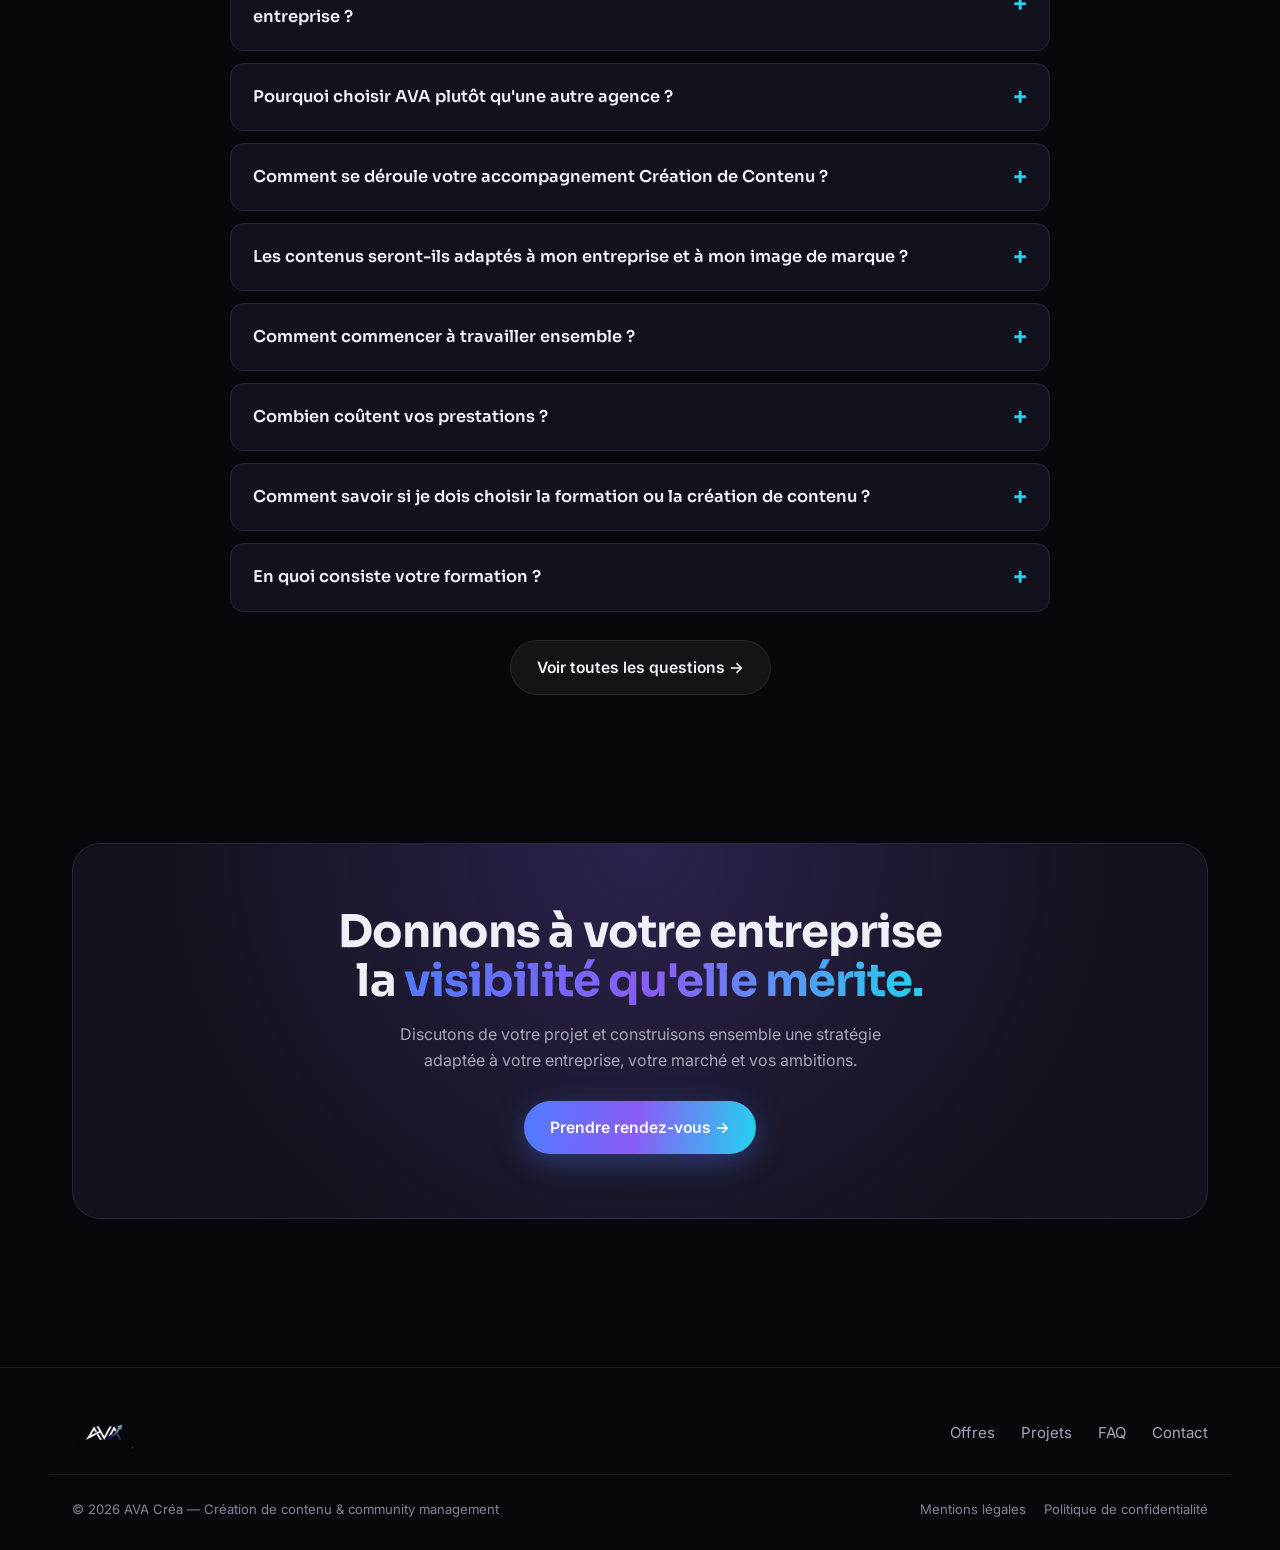
==== commit 9005adef: "AVA Créa — vitrine : vidéos burger + billets (choix Chris assumé) Remplace Anas + Tell&Cash (slots 3" ====
--- a/index.html
+++ b/index.html
@@ -164,6 +164,7 @@
 .step p{color:var(--muted);font-size:.94rem;margin:0}
 
 /* AVIS marquee */
+.avis-mq{overflow:hidden}
 .avis-track{display:flex;gap:18px;width:max-content;animation:scroll 50s linear infinite}
 .avis-mq:hover .avis-track{animation-play-state:paused}
 .avis{width:480px;max-width:86vw;background:var(--card);border:1px solid var(--line);border-radius:18px;padding:26px 28px;display:flex;flex-direction:column;justify-content:space-between}
@@ -425,8 +426,8 @@
 const videos=[
  {src:"videos/tellandcash.mp4"},
  {src:"videos/tigalik.mp4"},
- {src:"videos/anas.mp4"},
- {src:"videos/tellandcash2.mp4"},
+ {src:"videos/bwburger.mp4"},
+ {src:"videos/video04.mp4"},
 ];
 const vt=document.getElementById('vids');
 videos.forEach(v=>{
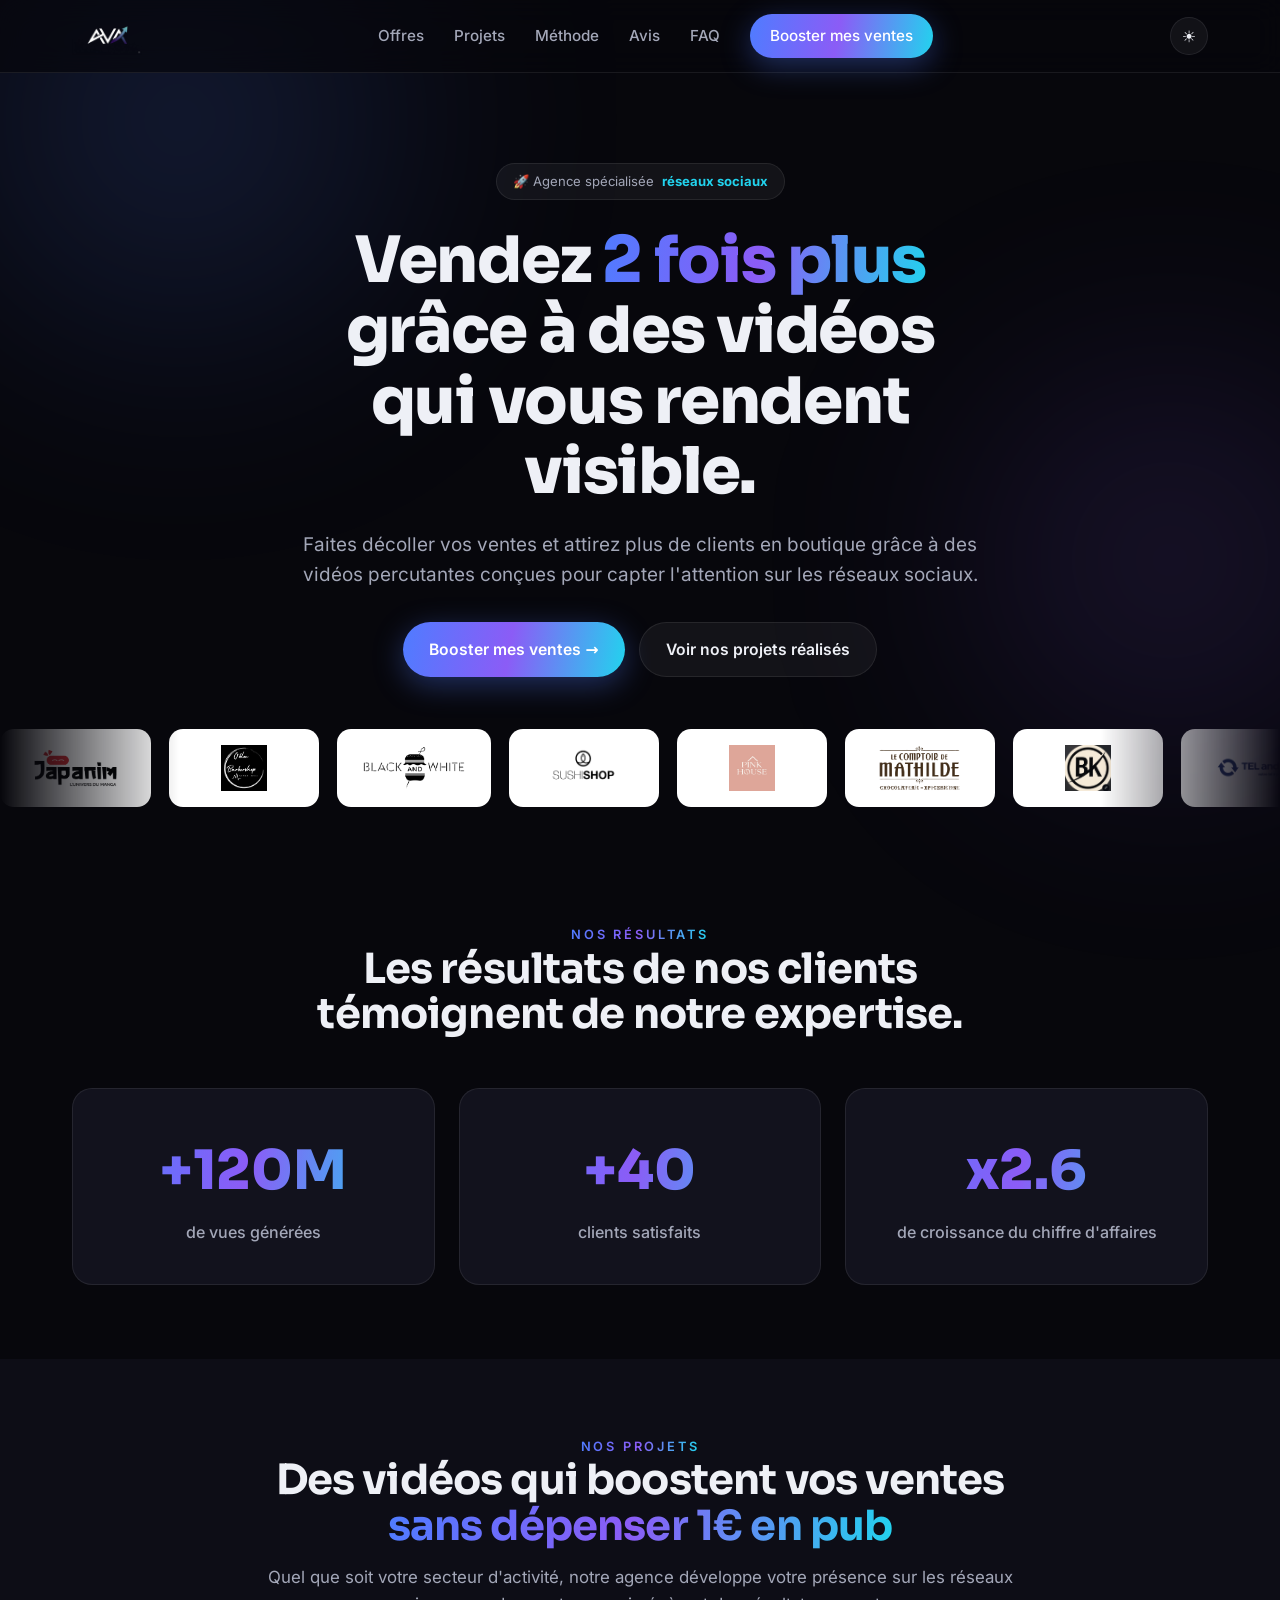
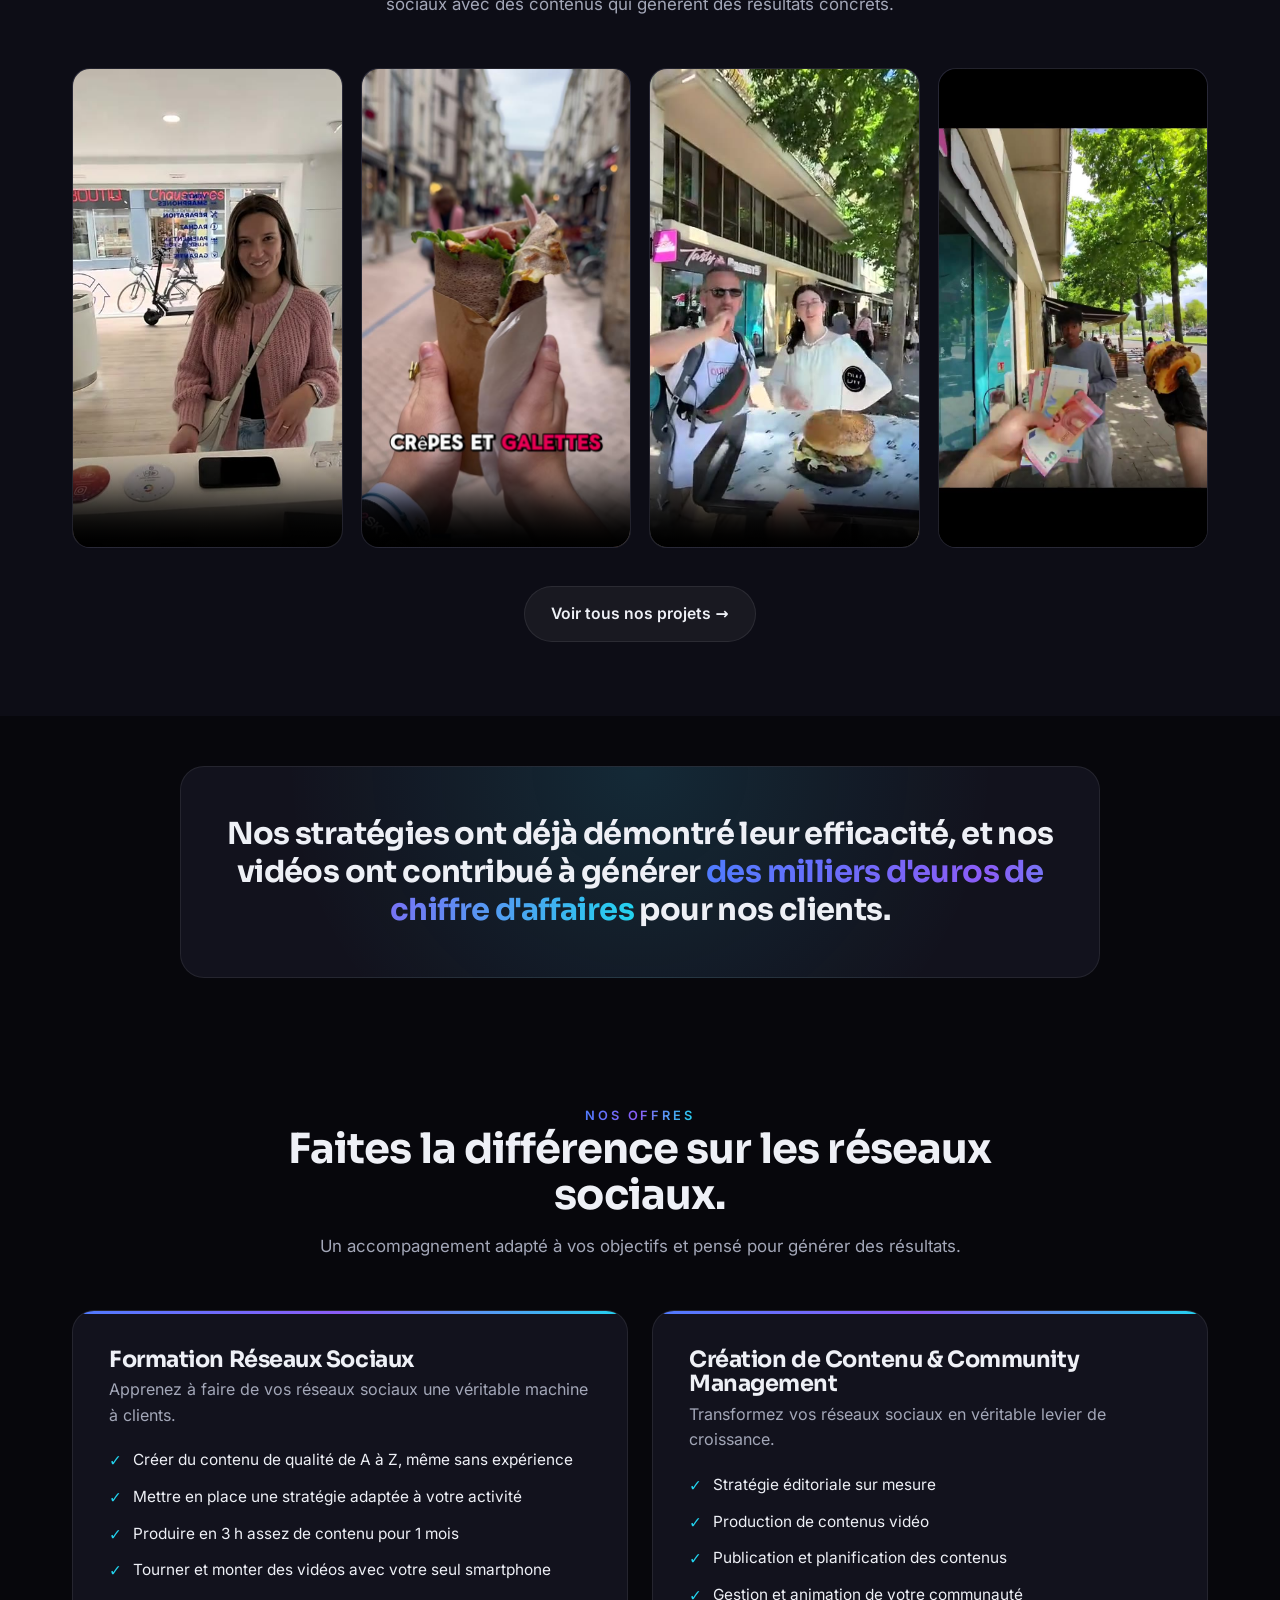
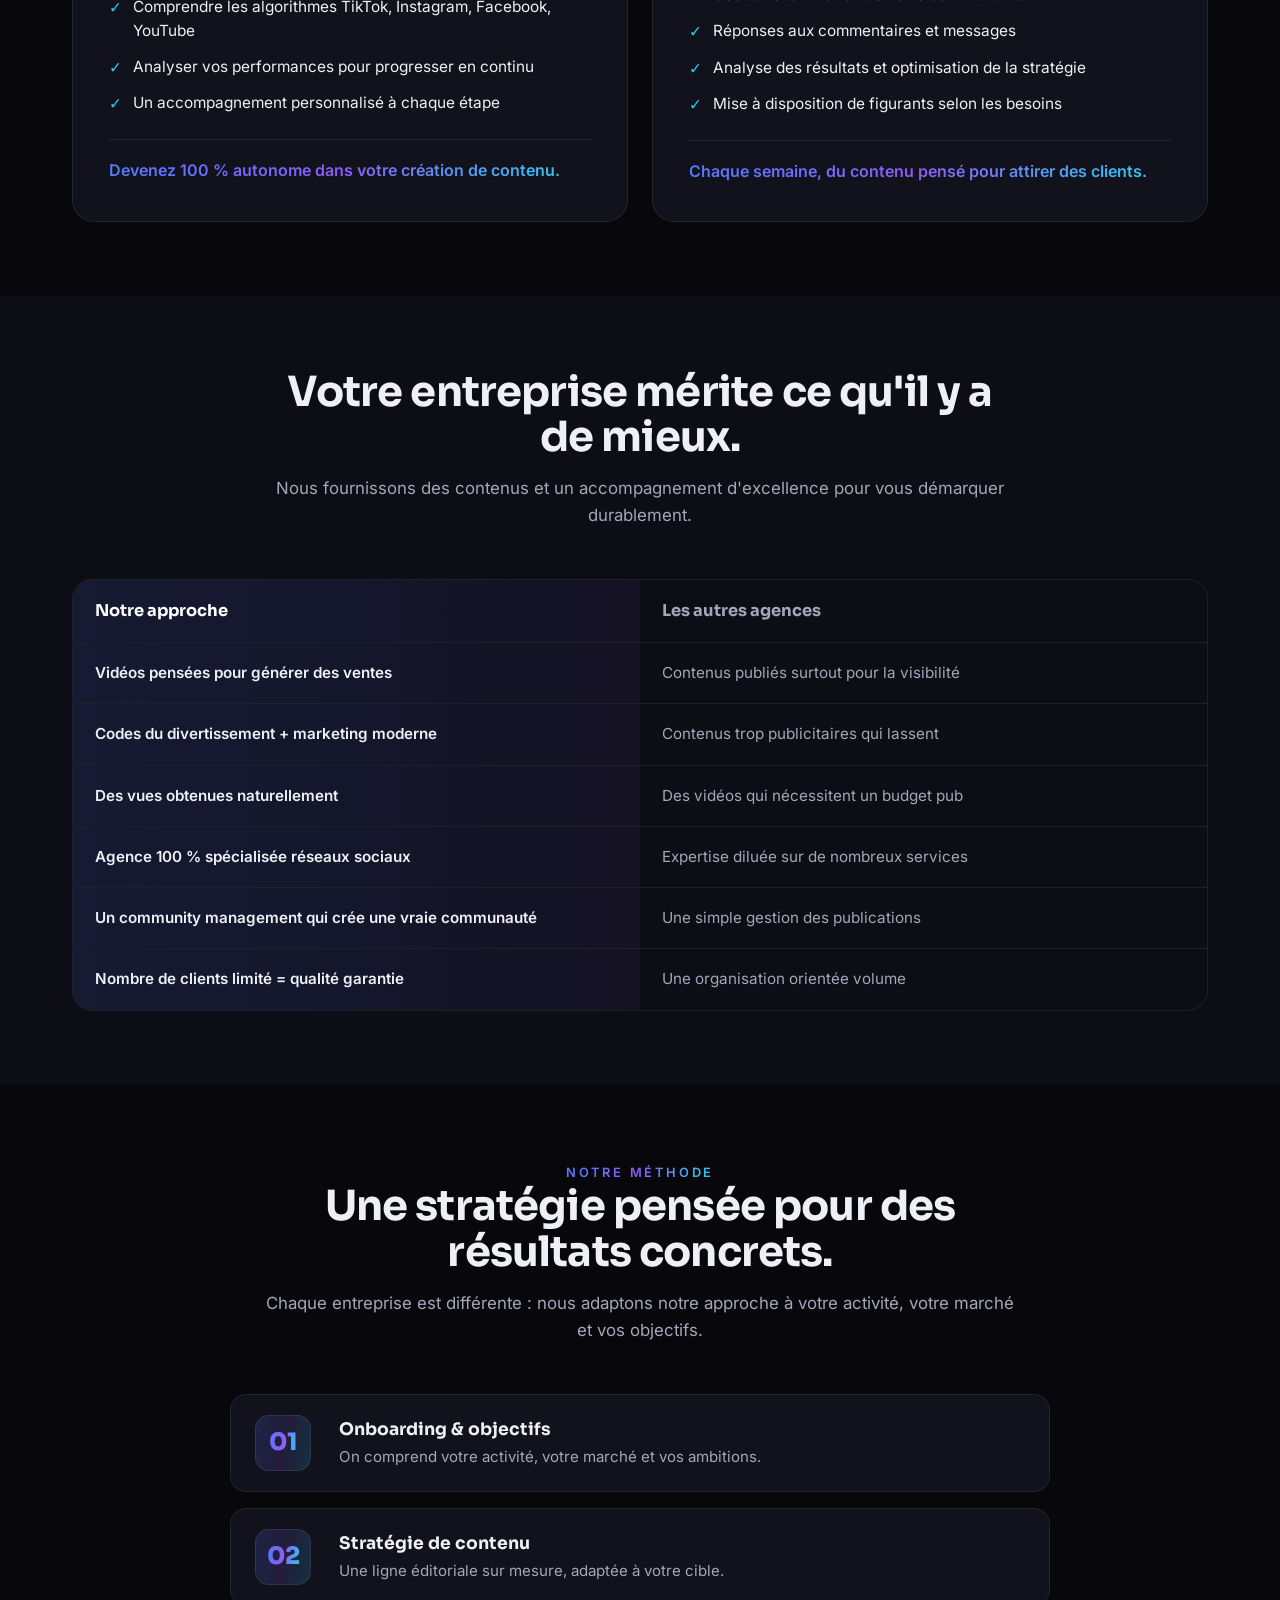
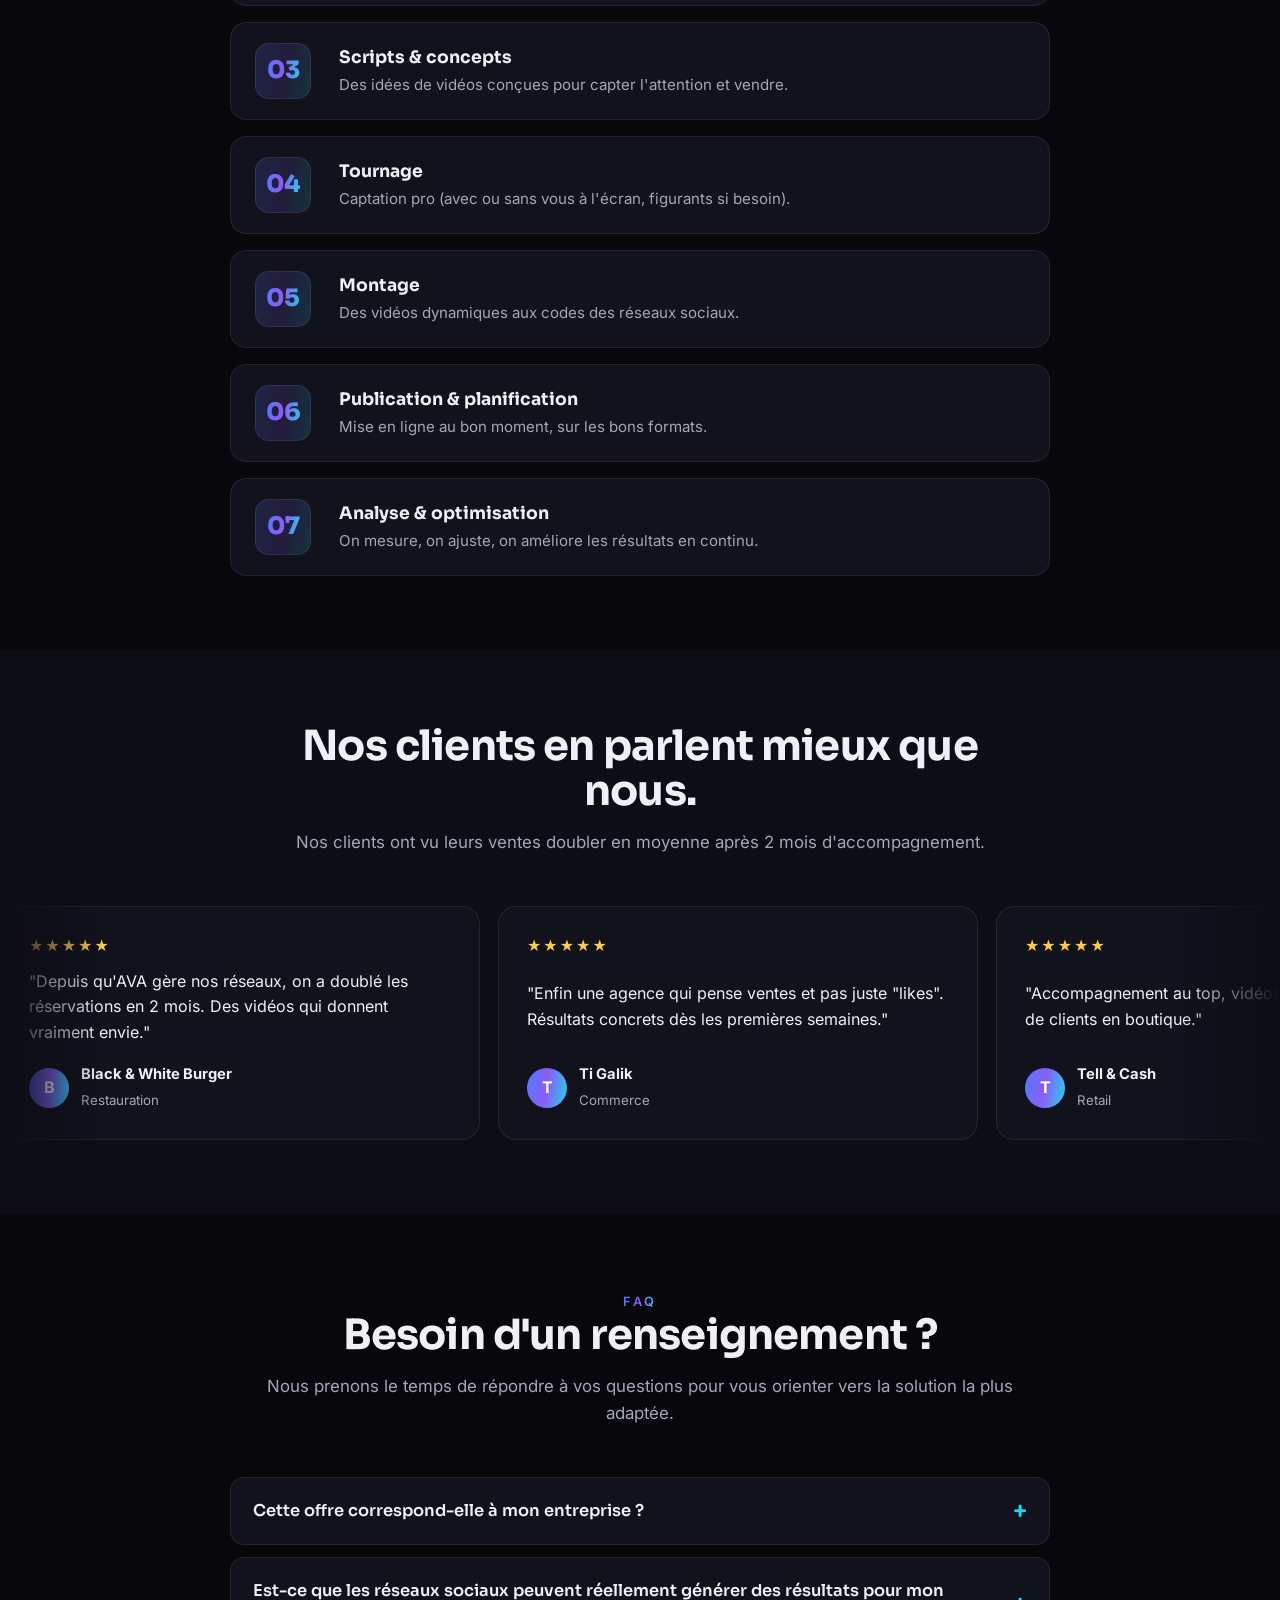
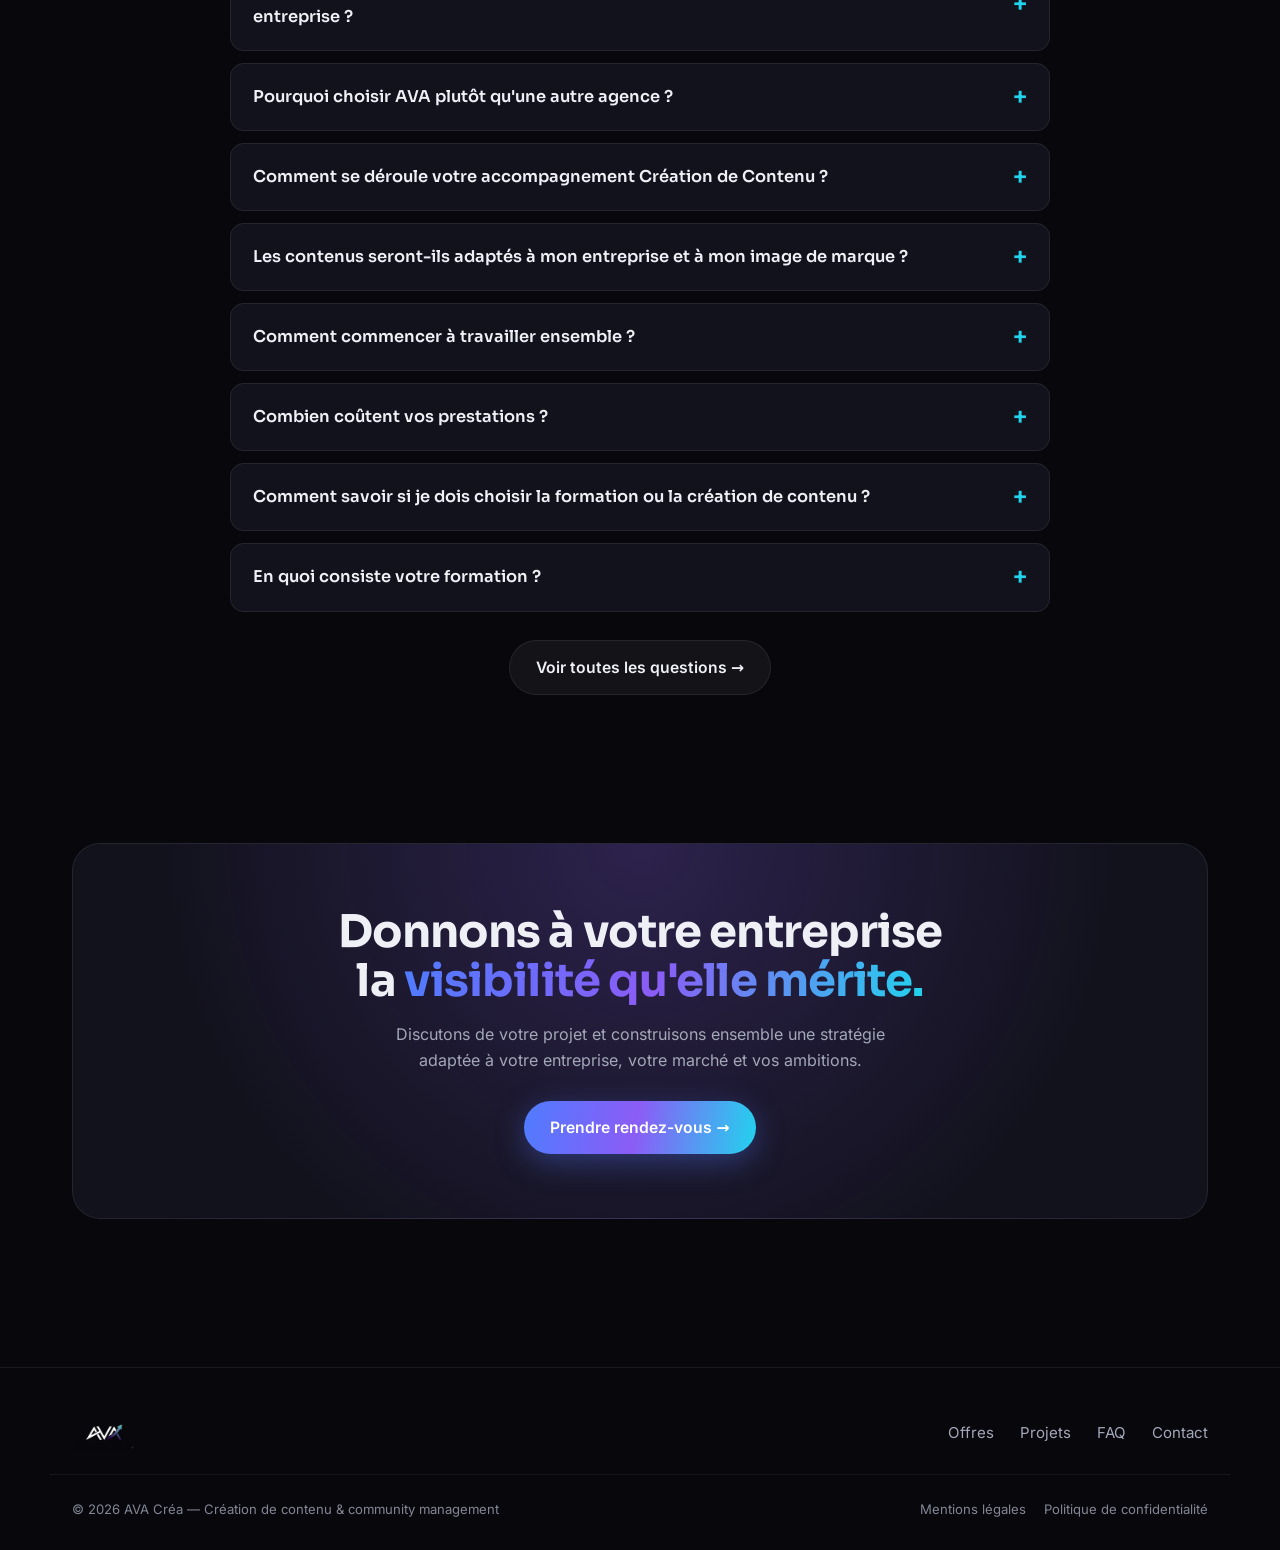
==== commit 7fa3977a: "Polices servies par le site, plus d'appel à Google Fonts (RGPD) Co-Authored-By: Claude Opus 5.5 <nor" ====
--- a/index.html
+++ b/index.html
@@ -28,9 +28,7 @@
 <meta name="twitter:description" content="Agence de création de contenu vidéo pour les réseaux sociaux. Des vidéos pensées pour générer des ventes, sans budget publicitaire." />
 <meta name="twitter:image" content="https://agenceava.fr/images/og-cover.jpg" />
 
-<link rel="preconnect" href="https://fonts.googleapis.com">
-<link rel="preconnect" href="https://fonts.gstatic.com" crossorigin>
-<link href="https://fonts.googleapis.com/css2?family=Sora:wght@400;500;600;700;800&family=Inter:wght@300;400;500;600;700&display=swap" rel="stylesheet">
+<link rel="stylesheet" href="assets/polices/polices.css">
 <style>
 :root{
   --bg:#07070c; --bg2:#0d0d16; --card:#12121d; --line:rgba(255,255,255,.08);
--- a/assets/polices/polices.css
+++ b/assets/polices/polices.css
@@ -0,0 +1,142 @@
+/* Polices hébergées localement (RGPD) — source : Fontsource @5.3.0,
+   sous-ensembles latin + latin-ext. Remplace le service Google Fonts. */
+
+/* sora-latin-ext-600-normal */
+@font-face {
+  font-family: 'Sora';
+  font-style: normal;
+  font-weight: 600;
+  font-display: swap;
+  src: url('sora-latin-ext-600-normal.woff2') format('woff2');
+  unicode-range: U+0100-02BA,U+02BD-02C5,U+02C7-02CC,U+02CE-02D7,U+02DD-02FF,U+0304,U+0308,U+0329,U+1D00-1DBF,U+1E00-1E9F,U+1EF2-1EFF,U+2020,U+20A0-20AB,U+20AD-20C0,U+2113,U+2C60-2C7F,U+A720-A7FF;
+}
+
+/* sora-latin-600-normal */
+@font-face {
+  font-family: 'Sora';
+  font-style: normal;
+  font-weight: 600;
+  font-display: swap;
+  src: url('sora-latin-600-normal.woff2') format('woff2');
+  unicode-range: U+0000-00FF,U+0131,U+0152-0153,U+02BB-02BC,U+02C6,U+02DA,U+02DC,U+0304,U+0308,U+0329,U+2000-206F,U+20AC,U+2122,U+2191,U+2193,U+2212,U+2215,U+FEFF,U+FFFD;
+}
+
+/* sora-latin-ext-700-normal */
+@font-face {
+  font-family: 'Sora';
+  font-style: normal;
+  font-weight: 700;
+  font-display: swap;
+  src: url('sora-latin-ext-700-normal.woff2') format('woff2');
+  unicode-range: U+0100-02BA,U+02BD-02C5,U+02C7-02CC,U+02CE-02D7,U+02DD-02FF,U+0304,U+0308,U+0329,U+1D00-1DBF,U+1E00-1E9F,U+1EF2-1EFF,U+2020,U+20A0-20AB,U+20AD-20C0,U+2113,U+2C60-2C7F,U+A720-A7FF;
+}
+
+/* sora-latin-700-normal */
+@font-face {
+  font-family: 'Sora';
+  font-style: normal;
+  font-weight: 700;
+  font-display: swap;
+  src: url('sora-latin-700-normal.woff2') format('woff2');
+  unicode-range: U+0000-00FF,U+0131,U+0152-0153,U+02BB-02BC,U+02C6,U+02DA,U+02DC,U+0304,U+0308,U+0329,U+2000-206F,U+20AC,U+2122,U+2191,U+2193,U+2212,U+2215,U+FEFF,U+FFFD;
+}
+
+/* sora-latin-ext-800-normal */
+@font-face {
+  font-family: 'Sora';
+  font-style: normal;
+  font-weight: 800;
+  font-display: swap;
+  src: url('sora-latin-ext-800-normal.woff2') format('woff2');
+  unicode-range: U+0100-02BA,U+02BD-02C5,U+02C7-02CC,U+02CE-02D7,U+02DD-02FF,U+0304,U+0308,U+0329,U+1D00-1DBF,U+1E00-1E9F,U+1EF2-1EFF,U+2020,U+20A0-20AB,U+20AD-20C0,U+2113,U+2C60-2C7F,U+A720-A7FF;
+}
+
+/* sora-latin-800-normal */
+@font-face {
+  font-family: 'Sora';
+  font-style: normal;
+  font-weight: 800;
+  font-display: swap;
+  src: url('sora-latin-800-normal.woff2') format('woff2');
+  unicode-range: U+0000-00FF,U+0131,U+0152-0153,U+02BB-02BC,U+02C6,U+02DA,U+02DC,U+0304,U+0308,U+0329,U+2000-206F,U+20AC,U+2122,U+2191,U+2193,U+2212,U+2215,U+FEFF,U+FFFD;
+}
+
+/* inter-latin-ext-400-normal */
+@font-face {
+  font-family: 'Inter';
+  font-style: normal;
+  font-weight: 400;
+  font-display: swap;
+  src: url('inter-latin-ext-400-normal.woff2') format('woff2');
+  unicode-range: U+0100-02BA,U+02BD-02C5,U+02C7-02CC,U+02CE-02D7,U+02DD-02FF,U+0304,U+0308,U+0329,U+1D00-1DBF,U+1E00-1E9F,U+1EF2-1EFF,U+2020,U+20A0-20AB,U+20AD-20C0,U+2113,U+2C60-2C7F,U+A720-A7FF;
+}
+
+/* inter-latin-400-normal */
+@font-face {
+  font-family: 'Inter';
+  font-style: normal;
+  font-weight: 400;
+  font-display: swap;
+  src: url('inter-latin-400-normal.woff2') format('woff2');
+  unicode-range: U+0000-00FF,U+0131,U+0152-0153,U+02BB-02BC,U+02C6,U+02DA,U+02DC,U+0304,U+0308,U+0329,U+2000-206F,U+20AC,U+2122,U+2191,U+2193,U+2212,U+2215,U+FEFF,U+FFFD;
+}
+
+/* inter-latin-ext-500-normal */
+@font-face {
+  font-family: 'Inter';
+  font-style: normal;
+  font-weight: 500;
+  font-display: swap;
+  src: url('inter-latin-ext-500-normal.woff2') format('woff2');
+  unicode-range: U+0100-02BA,U+02BD-02C5,U+02C7-02CC,U+02CE-02D7,U+02DD-02FF,U+0304,U+0308,U+0329,U+1D00-1DBF,U+1E00-1E9F,U+1EF2-1EFF,U+2020,U+20A0-20AB,U+20AD-20C0,U+2113,U+2C60-2C7F,U+A720-A7FF;
+}
+
+/* inter-latin-500-normal */
+@font-face {
+  font-family: 'Inter';
+  font-style: normal;
+  font-weight: 500;
+  font-display: swap;
+  src: url('inter-latin-500-normal.woff2') format('woff2');
+  unicode-range: U+0000-00FF,U+0131,U+0152-0153,U+02BB-02BC,U+02C6,U+02DA,U+02DC,U+0304,U+0308,U+0329,U+2000-206F,U+20AC,U+2122,U+2191,U+2193,U+2212,U+2215,U+FEFF,U+FFFD;
+}
+
+/* inter-latin-ext-600-normal */
+@font-face {
+  font-family: 'Inter';
+  font-style: normal;
+  font-weight: 600;
+  font-display: swap;
+  src: url('inter-latin-ext-600-normal.woff2') format('woff2');
+  unicode-range: U+0100-02BA,U+02BD-02C5,U+02C7-02CC,U+02CE-02D7,U+02DD-02FF,U+0304,U+0308,U+0329,U+1D00-1DBF,U+1E00-1E9F,U+1EF2-1EFF,U+2020,U+20A0-20AB,U+20AD-20C0,U+2113,U+2C60-2C7F,U+A720-A7FF;
+}
+
+/* inter-latin-600-normal */
+@font-face {
+  font-family: 'Inter';
+  font-style: normal;
+  font-weight: 600;
+  font-display: swap;
+  src: url('inter-latin-600-normal.woff2') format('woff2');
+  unicode-range: U+0000-00FF,U+0131,U+0152-0153,U+02BB-02BC,U+02C6,U+02DA,U+02DC,U+0304,U+0308,U+0329,U+2000-206F,U+20AC,U+2122,U+2191,U+2193,U+2212,U+2215,U+FEFF,U+FFFD;
+}
+
+/* inter-latin-ext-700-normal */
+@font-face {
+  font-family: 'Inter';
+  font-style: normal;
+  font-weight: 700;
+  font-display: swap;
+  src: url('inter-latin-ext-700-normal.woff2') format('woff2');
+  unicode-range: U+0100-02BA,U+02BD-02C5,U+02C7-02CC,U+02CE-02D7,U+02DD-02FF,U+0304,U+0308,U+0329,U+1D00-1DBF,U+1E00-1E9F,U+1EF2-1EFF,U+2020,U+20A0-20AB,U+20AD-20C0,U+2113,U+2C60-2C7F,U+A720-A7FF;
+}
+
+/* inter-latin-700-normal */
+@font-face {
+  font-family: 'Inter';
+  font-style: normal;
+  font-weight: 700;
+  font-display: swap;
+  src: url('inter-latin-700-normal.woff2') format('woff2');
+  unicode-range: U+0000-00FF,U+0131,U+0152-0153,U+02BB-02BC,U+02C6,U+02DA,U+02DC,U+0304,U+0308,U+0329,U+2000-206F,U+20AC,U+2122,U+2191,U+2193,U+2212,U+2215,U+FEFF,U+FFFD;
+}
